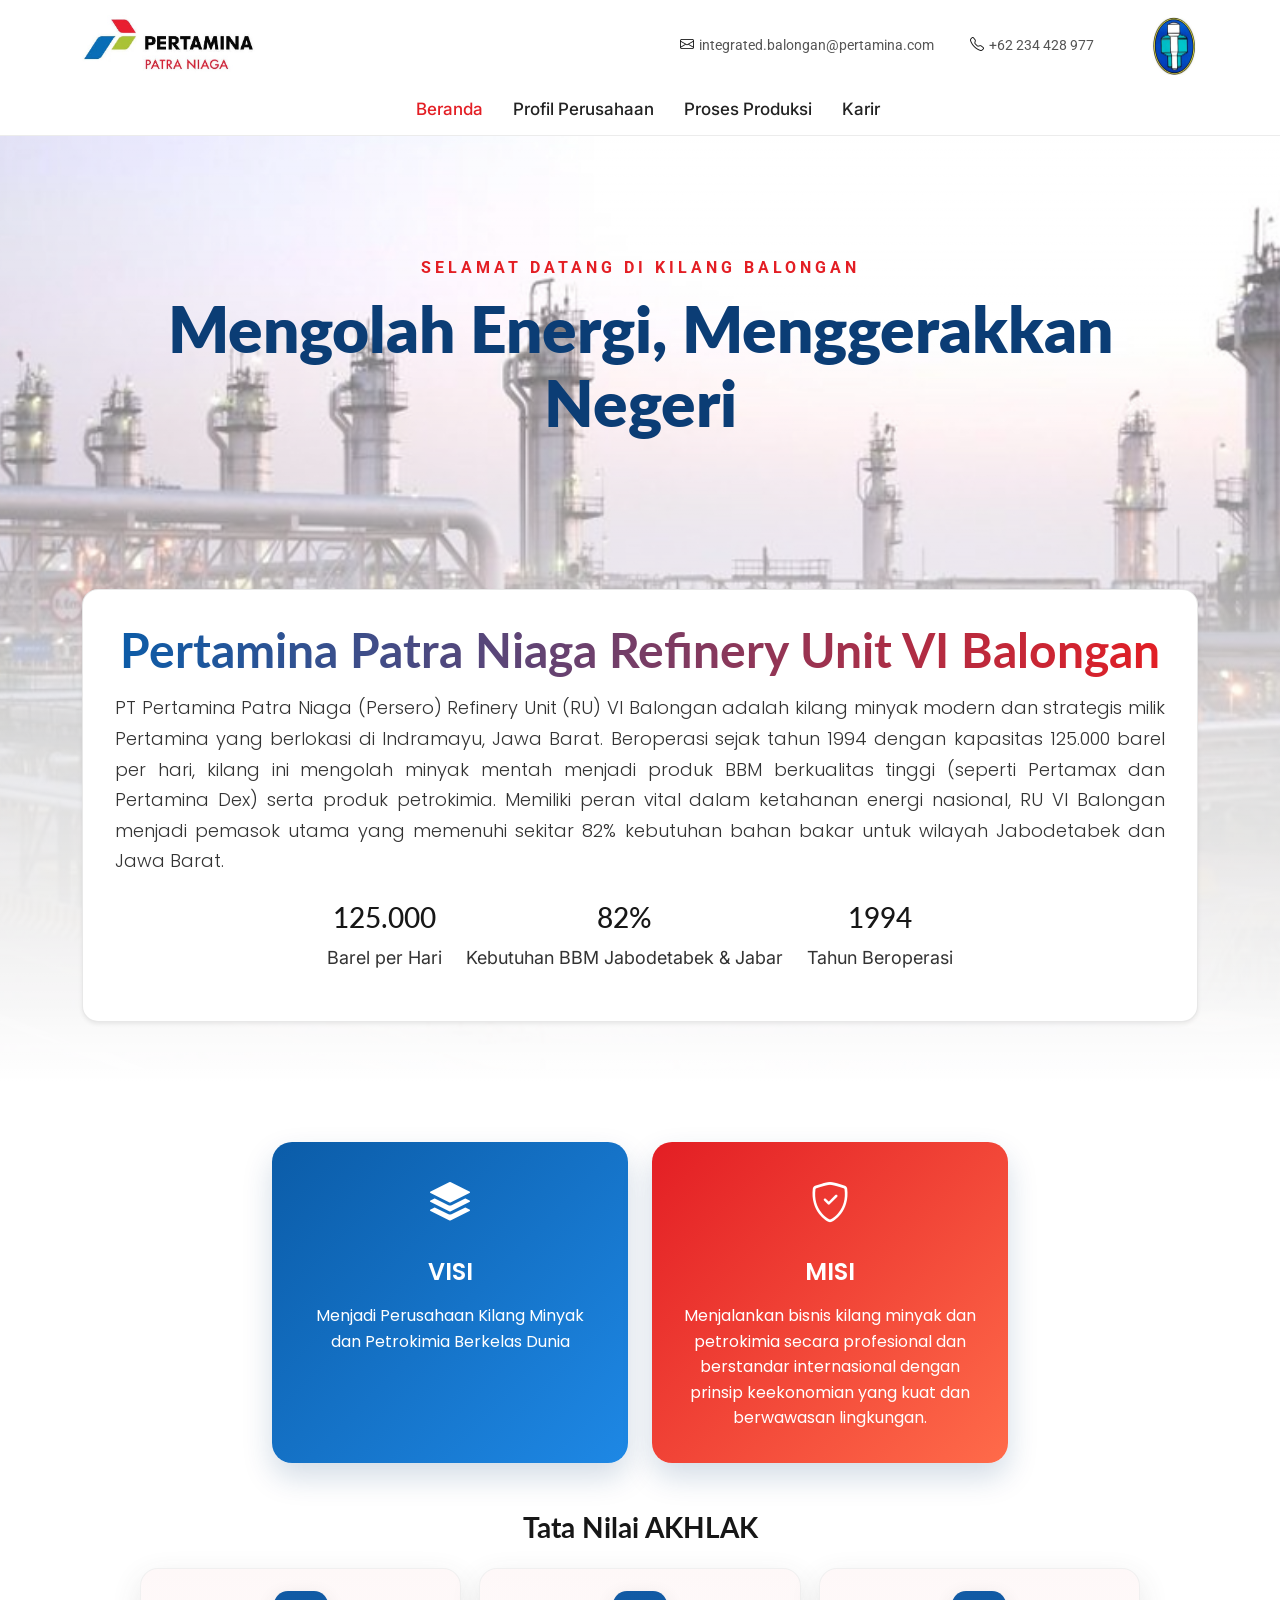
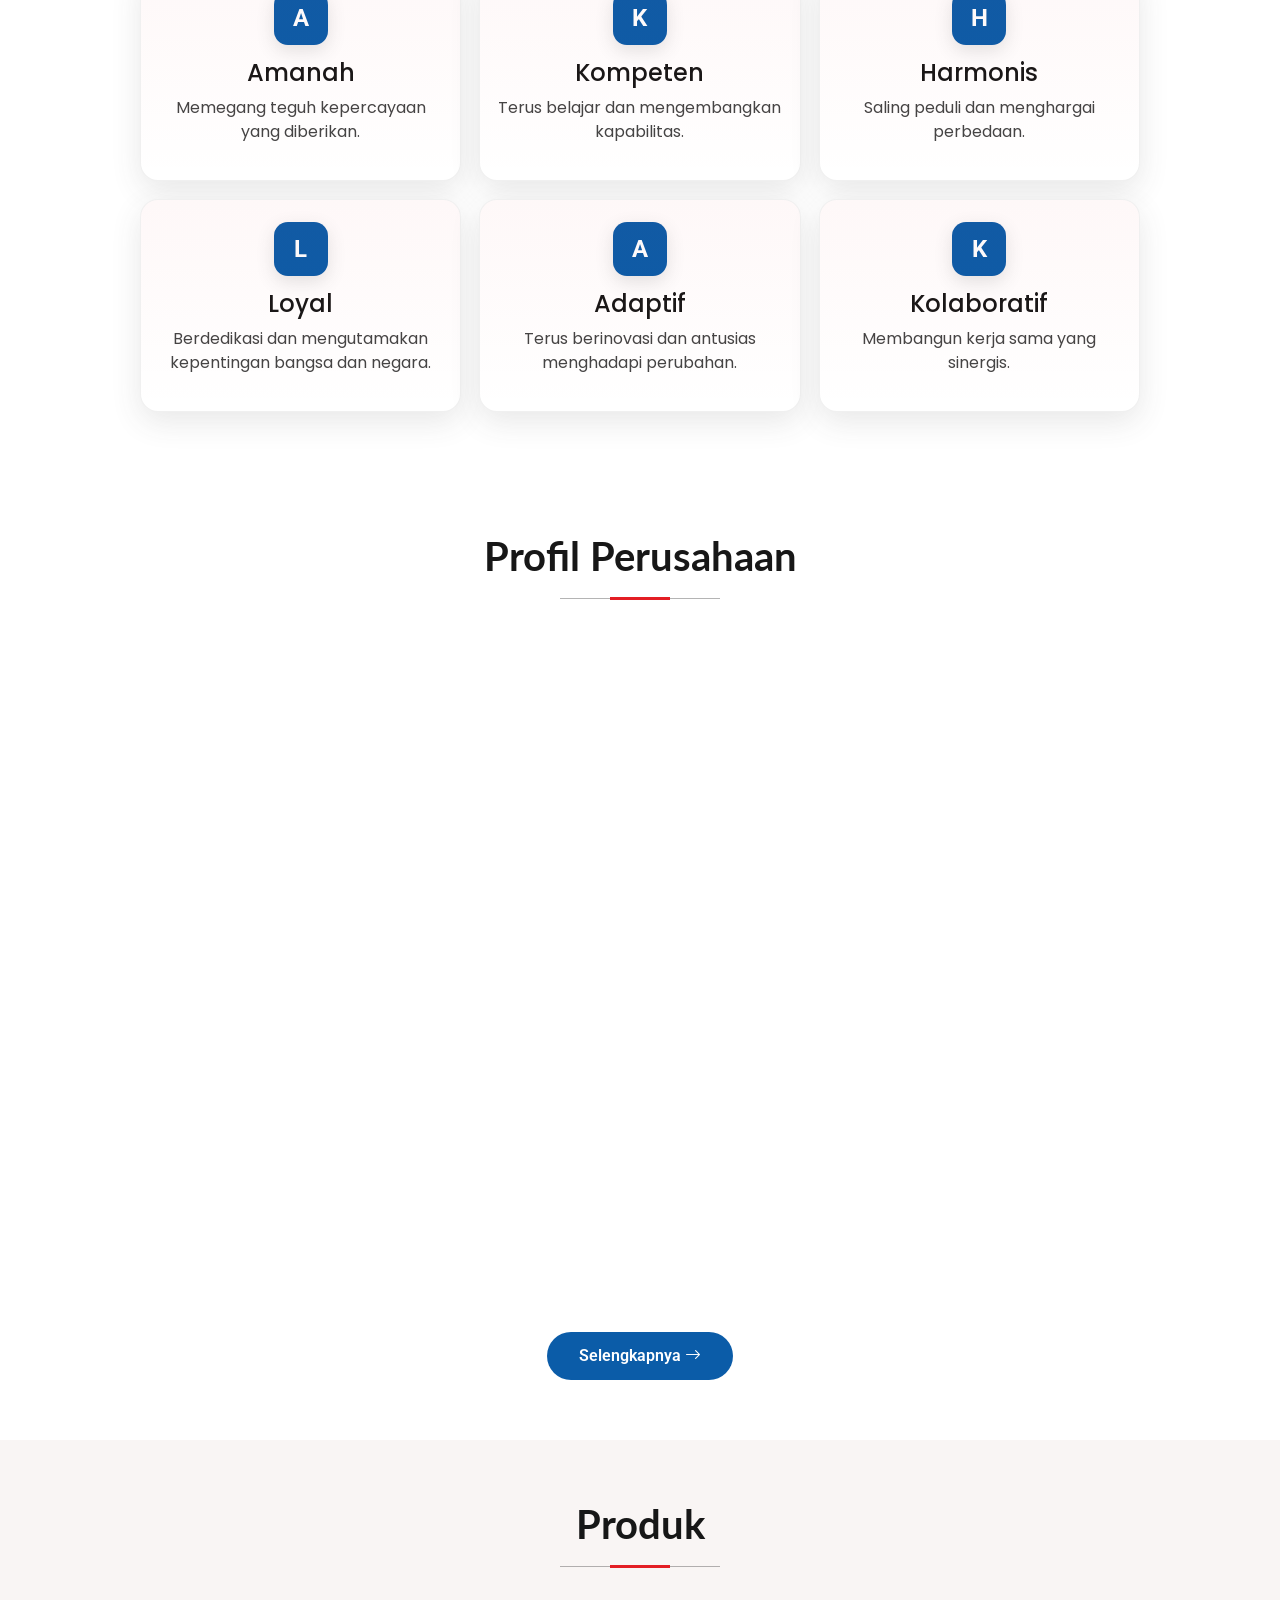
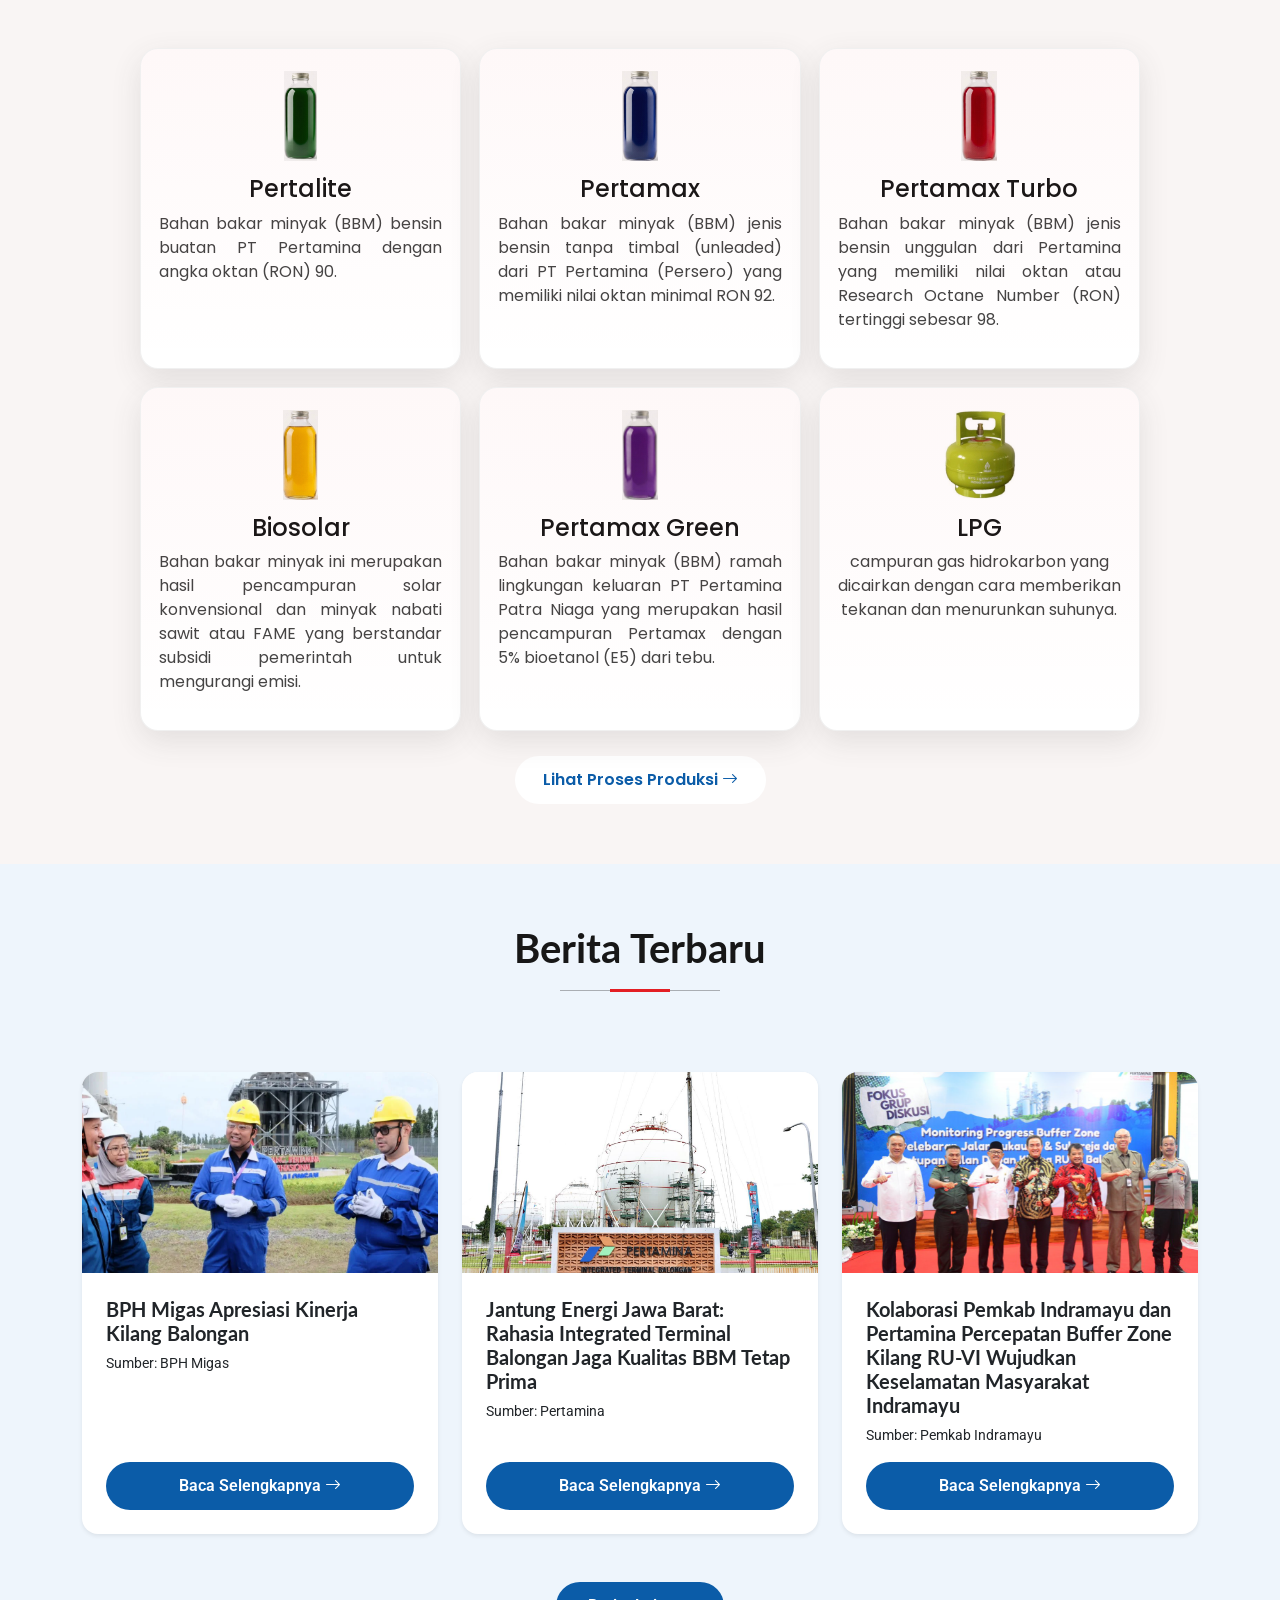
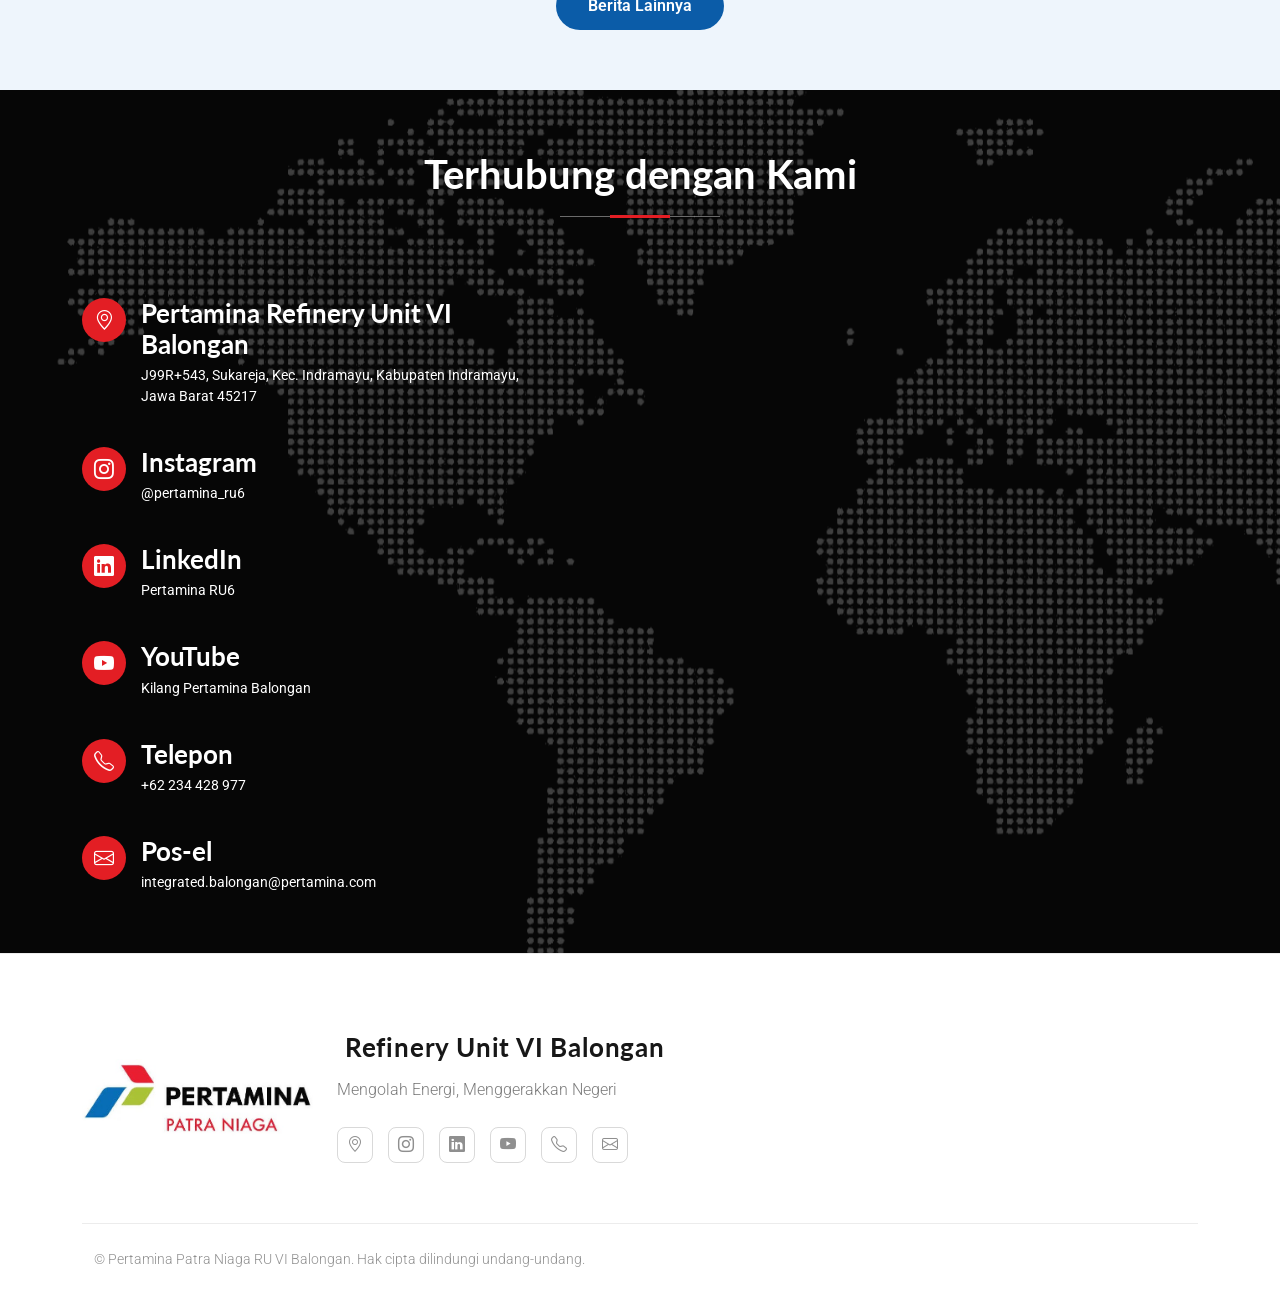
==== index.html @ 63eea955 "merevisi bagian" ====
<!DOCTYPE html>
<html lang="en">

<head>
  <meta charset="utf-8">
  <meta content="width=device-width, initial-scale=1.0" name="viewport">
  <title>Beranda</title>
  <meta name="description" content="">
  <meta name="keywords" content="">

    <!-- Favicons -->
  <link href="assets/img/Desain Tanpa Judul (2).png" rel="icon">
  <link href="assets/img/Desain Tanpa Judul (2).png" rel="apple-touch-icon">

  <!-- Fonts -->
  <link href="https://fonts.googleapis.com" rel="preconnect">
  <link href="https://fonts.gstatic.com" rel="preconnect" crossorigin>
  <link href="https://fonts.googleapis.com/css2?family=Roboto:ital,wght@0,100;0,300;0,400;0,500;0,700;0,900;1,100;1,300;1,400;1,500;1,700;1,900&family=Lato:ital,wght@0,100;0,300;0,400;0,700;0,900;1,100;1,300;1,400;1,700;1,900&family=Inter:wght@100;200;300;400;500;600;700;800;900&display=swap" rel="stylesheet">

  <!-- Vendor CSS Files -->
  <link href="assets/vendor/bootstrap/css/bootstrap.min.css" rel="stylesheet">
  <link href="assets/vendor/bootstrap-icons/bootstrap-icons.css" rel="stylesheet">
  <link href="assets/vendor/aos/aos.css" rel="stylesheet">
  <link href="assets/vendor/glightbox/css/glightbox.min.css" rel="stylesheet">
  <link href="assets/vendor/swiper/swiper-bundle.min.css" rel="stylesheet">
  <link href="https://fonts.googleapis.com/css2?family=Poppins:wght@400;500;600;700&display=swap" rel="stylesheet">

  <!-- Main CSS File -->
  <link href="assets/css/main.css" rel="stylesheet">

  <!-- =======================================================
  * Template Name: FlexBiz
  * Template URL: https://bootstrapmade.com/flexbiz-bootstrap-business-template/
  * Updated: Aug 04 2025 with Bootstrap v5.3.7
  * Author: BootstrapMade.com
  * License: https://bootstrapmade.com/license/
  ======================================================== -->
</head>
<body class="index-page">

  <header id="header" class="header sticky-top">
    <div class="container-fluid container-xl position-relative">

      <div class="top-row d-flex align-items-center justify-content-between">
        <a class="logo d-flex align-items-center">
          <!-- Uncomment the line below if you also wish to use an image logo -->
          <!-- <img src="assets/img/logo.webp" alt=""> -->
           <img src="assets/img/Logo Pertamina.jpg" alt="Logo" class="logo-img">
          <h1 class="sitename"></h1>
        </a>

        <div class="d-flex align-items-center">
          <div class="social-links">
                       <a href="mailto:integrated.balongan@pertamina.com" class="email"><i class="bi bi-envelope"></i><span class="mailname">integrated.balongan@pertamina.com</span></a>
            <a href="tel:+62234428977" class="call"><i class="bi bi-telephone"></i><span class="callname">+62 234 428 977</span></a>
          </div>
          <img src="assets/img/Logo Patraniaga.png" alt="Logo" class="logo-kanan">
        </div>
      </div>

    </div>

    <div class="nav-wrap">
      <div class="container d-flex justify-content-center position-relative">
        <nav id="navmenu" class="navmenu">
           <ul>
            <li><a href="index.html" class="active">Beranda</a></li>
          <li><a href="portfolio-details.html">Profil Perusahaan</a></li>
          <li><a href="service-details.html">Proses Produksi</a></li>
            <li><a href="starter-page.html">Karir</a></li>
            </li>
          </ul>
          <i class="mobile-nav-toggle d-xl-none bi bi-list"></i>
        </nav>
      </div>
    </div>

  </header>

  <main class="main">

    <!-- Hero Section -->
    <section id="hero" class="hero section dark-">

      <div class="container" data-aos="fade-up" data-aos-delay="100">
        <div class="sapaan-hero text-center">
          <span class="kicker">Selamat Datang di Kilang Balongan</span>
          <h1>Mengolah Energi, Menggerakkan Negeri</h1>
        </div>
        <div class="row align-items-center gy-5">
          <div class="col-lg-12">
            <div class="hero-card shadow-sm" data-aos="fade-right" data-aos-delay="150">
              <div class="content">
                <h2 class="display-5 fw-bold mb-3 text-center">Pertamina Patra Niaga Refinery Unit VI Balongan</h2>                
                <p class="lead mb-4 teks-justify">PT Pertamina Patra Niaga (Persero) Refinery Unit (RU) VI Balongan adalah kilang minyak modern dan strategis milik Pertamina yang berlokasi di Indramayu, Jawa Barat. Beroperasi sejak tahun 1994 dengan kapasitas 125.000 barel per hari, kilang ini mengolah minyak mentah menjadi produk BBM berkualitas tinggi (seperti Pertamax dan Pertamina Dex) serta produk petrokimia. Memiliki peran vital dalam ketahanan energi nasional, RU VI Balongan menjadi pemasok utama yang memenuhi sekitar 82% kebutuhan bahan bakar untuk wilayah Jabodetabek dan Jawa Barat.</p>
                </div>
                  <div class="mini-stats d-flex flex-wrap justify-content-center gap-4 mt-4" data-aos="zoom-in" data-aos-delay="250">                  
                    <div class="stat-item">
                    <h3 class="stat-value text-center">125.000</h3>
                    <p class="stat-label text-center">Barel per Hari</p>
                  </div>
                  <div class="stat-item">
                    <h3 class="stat-value text-center">82%</h3>
                    <p class="stat-label text-center">Kebutuhan BBM Jabodetabek & Jabar</p>
                  </div>
                  <div class="stat-item">
                    <h3 class="stat-value text-center">1994</h3>
                    <p class="stat-label text-center">Tahun Beroperasi</p>
                  </div>
                </div>
              </div>
            </div>
        </div>
      </div>
    </section><!-- /Hero Section -->

     <!-- Featured Services Section -->
    <section id="featured-services" class="featured-services section">

      <div class="container" data-aos="fade-up" data-aos-delay="100">

        <div class="row g-4 justify-content-center">
          <!-- Card 1 -->
          <div class="col-lg-4 col-md-6" data-aos="fade-up" data-aos-delay="100">
            <div class="service-item text-center">
              <div class="icon">
                <i class="bi bi-stack"></i>
              </div>
              <h3>VISI</h3>
              <p>Menjadi Perusahaan Kilang Minyak dan Petrokimia Berkelas Dunia</p>
              <div class="card-links "></div>
            </div>
          </div><!-- End Service Item -->

          <!-- Card 2 -->
          <div class="col-lg-4 col-md-6" data-aos="fade-up" data-aos-delay="200">
            <div class="service-item text-center">
              <div class="icon">
                <i class="bi bi-shield-check"></i>
              </div>
              <h3>MISI</h3>
              <p>Menjalankan bisnis kilang minyak dan petrokimia secara profesional dan berstandar internasional dengan prinsip keekonomian yang kuat dan berwawasan lingkungan.</p>
              <div class="card-links"></div>
            </div>
          </div><!-- End Service Item -->
        </div>

        <h3 class="text-center fw-bold mt-5 mb-4">Tata Nilai AKHLAK</h3>

        <div class="features">
          <div class="feature-grid">

            <div class="feature-item text-center" data-aos="zoom-in" data-aos-delay="100">
              <div class="f-icon badge-blue"><strong>A</strong></div>
              <h4 class="f-title">Amanah</h4>
              <p class="f-text">Memegang teguh kepercayaan yang diberikan.</p>
            </div>

            <div class="feature-item text-center" data-aos="zoom-in" data-aos-delay="150">
              <div class="f-icon badge-green"><strong>K</strong></div>
              <h4 class="f-title">Kompeten</h4>
              <p class="f-text">Terus belajar dan mengembangkan kapabilitas.</p>
            </div>

            <div class="feature-item text-center" data-aos="zoom-in" data-aos-delay="200">
              <div class="f-icon badge-purple"><strong>H</strong></div>
              <h4 class="f-title">Harmonis</h4>
              <p class="f-text">Saling peduli dan menghargai perbedaan.</p>
            </div>

            <div class="feature-item text-center" data-aos="zoom-in" data-aos-delay="100">
              <div class="f-icon badge-orange"><strong>L</strong></div>
              <h4 class="f-title">Loyal</h4>
              <p class="f-text">Berdedikasi dan mengutamakan kepentingan bangsa dan negara.</p>
            </div>

            <div class="feature-item text-center" data-aos="zoom-in" data-aos-delay="150">
              <div class="f-icon badge-cyan"><strong>A</strong></div>
              <h4 class="f-title">Adaptif</h4>
              <p class="f-text">Terus berinovasi dan antusias menghadapi perubahan.</p>
            </div>

            <div class="feature-item text-center" data-aos="zoom-in" data-aos-delay="200">
              <div class="f-icon badge-pink"><strong>K</strong></div>
              <h4 class="f-title">Kolaboratif</h4>
              <p class="f-text">Membangun kerja sama yang sinergis.</p>
            </div>

          </div>
        </div>

      </div>
    </section><!-- /Featured Services Section -->

    <section id="company-profile" class="section">
      <div class="container section-title" data-aos="fade-up">
        <h2>Profil Perusahaan</h2>
      </div>
      <div class="container" data-aos="fade-up">
        <div class="ratio ratio-16x9">
          <iframe src="https://www.youtube.com/embed/Ta_oybL83jE"
            title="Company Profile"
            style="border:0;"
            allow="accelerometer; autoplay; clipboard-write; encrypted-media; gyroscope; picture-in-picture; web-share"
            referrerpolicy="strict-origin-when-cross-origin"
            allowfullscreen></iframe>
        </div>
        <div class="text-center mt-4">
        <a href="portfolio-details.html" class="tombol-selengkapnya">Selengkapnya <i class="bi bi-arrow-right"></i></a>
      </div>
      </div>
    </section>

      <section id="features" class="features section light-background">

      <!-- Section Title -->
      <div class="container section-title" data-aos="fade-up">
        <h2>Produk</h2>
      </div><!-- End Section Title -->

      <div class="container" data-aos="fade-up" data-aos-delay="100">
        <div class="feature-grid">

          <!-- Kartu 1 -->
          <div class="feature-item text-center" data-aos="zoom-in" data-aos-delay="200">
            <img src="assets/img/BensinPertalite - Copy.jpg" alt="Bahan bakar Pertalite" class="produk-img" style="display:block; margin:0 auto 14px; height:90px; width:auto; max-width:100%; object-fit:contain;">
            <h4 class="f-title">Pertalite</h4>
            <p class="f-text teks-justify">Bahan bakar minyak (BBM) bensin buatan PT Pertamina dengan angka oktan (RON) 90.</p>
          </div><!-- End Feature Item -->

          <!-- Kartu 2 -->
          <div class="feature-item text-center" data-aos="zoom-in" data-aos-delay="250">
            <img src="assets/img/BensinPetamax.jpg" alt="Bahan bakar Pertamax" class="produk-img" style="display:block; margin:0 auto 14px; height:90px; width:auto; max-width:100%; object-fit:contain;">
            <h4 class="f-title">Pertamax</h4>
            <p class="f-text teks-justify">Bahan bakar minyak (BBM) jenis bensin tanpa timbal (unleaded) dari PT Pertamina (Persero) yang memiliki nilai oktan minimal RON 92.</p>
          </div><!-- End Feature Item -->

          <!-- Kartu 3 -->
          <div class="feature-item text-center" data-aos="zoom-in" data-aos-delay="200">
            <img src="assets/img/BensinPertamaxTurbo.jpg" alt="Bahan bakar Pertamax Turbo" class="produk-img" style="display:block; margin:0 auto 14px; height:90px; width:auto; max-width:100%; object-fit:contain;">
            <h4 class="f-title">Pertamax Turbo</h4>
            <p class="f-text teks-justify">Bahan bakar minyak (BBM) jenis bensin unggulan dari Pertamina yang memiliki nilai oktan atau Research Octane Number (RON) tertinggi sebesar 98.</p>
          </div><!-- End Feature Item -->

          <!-- Kartu 4 -->
          <div class="feature-item text-center" data-aos="zoom-in" data-aos-delay="200">
            <img src="assets/img/Biosolar.jpg" alt="Bahan bakar Biosolar" class="produk-img" style="display:block; margin:0 auto 14px; height:90px; width:auto; max-width:100%; object-fit:contain;">
            <h4 class="f-title">Biosolar</h4>
            <p class="f-text teks-justify">Bahan bakar minyak ini merupakan hasil pencampuran solar konvensional dan minyak nabati sawit atau FAME yang berstandar subsidi pemerintah untuk mengurangi emisi.</p>
          </div><!-- End Feature Item -->

          <!-- Kartu 5 -->
            <div class="feature-item text-center" data-aos="zoom-in" data-aos-delay="200">
            <img src="assets/img/PertamaxGreen.jpg" alt="Pertamax Green" class="produk-img" style="display:block; margin:0 auto 14px; height:90px; width:auto; max-width:100%; object-fit:contain;">
            <h4 class="f-title">Pertamax Green</h4>
            <p class="f-text teks-justify">Bahan bakar minyak (BBM) ramah lingkungan keluaran PT Pertamina Patra Niaga yang merupakan hasil pencampuran Pertamax dengan 5% bioetanol (E5) dari tebu.</p>
          </div><!-- End Feature Item -->
          
          <!-- Kartu 6 -->
           <div class="feature-item text-center" data-aos="zoom-in" data-aos-delay="200">
            <img src="assets/img/LPG.jpg" alt="LPG" class="produk-img" style="display:block; margin:0 auto 14px; height:90px; width:auto; max-width:100%; object-fit:contain;">
            <h4 class="f-title">LPG</h4>
            <p class="f-text">campuran gas hidrokarbon yang dicairkan dengan cara memberikan tekanan dan menurunkan suhunya.</p>
          </div><!-- End Feature Item -->

        </div><!-- End Feature Grid -->
      </div>
      <div>
        <a href="service-details.html" class="tombol-produksi">Lihat Proses Produksi <i class="bi bi-arrow-right"></i></a>
      </div>

    </section><!-- /Features Section -->

        <!-- Berita Terbaru -->
    <section id="berita" class="section light-background">

      <div class="container section-title" data-aos="fade-up">
        <h2>Berita Terbaru</h2>
      </div>

      <div class="container" data-aos="fade-up" data-aos-delay="100">
        <div class="row g-4 justify-content-center">

          <div class="col-md-6 col-lg-4">
            <div class="card h-100 border-0 shadow-sm rounded-4 overflow-hidden">
              <div class="ratio ratio-16x9">
                <img src="assets/img/berita1.webp" class="object-fit-cover" alt="BPH Migas apresiasi kinerja Kilang Balongan">
              </div>
              <div class="card-body d-flex flex-column p-4">
                <h5 class="card-title fw-bold">BPH Migas Apresiasi Kinerja Kilang Balongan</h5>
                <p class="card-text small">Sumber: BPH Migas</p>
                <a href="https://www.bphmigas.go.id/bph-migas-apresiasi-kinerja-kilang-balongan/" target="_blank" rel="noopener" class="tombol-selengkapnya mt-auto text-center">Baca Selengkapnya <i class="bi bi-arrow-right"></i></a>
              </div>
            </div>
          </div>

          <div class="col-md-6 col-lg-4">
            <div class="card h-100 border-0 shadow-sm rounded-4 overflow-hidden">
              <div class="ratio ratio-16x9">
                <img src="assets/img/berita 14.jpeg" class="object-fit-cover" alt="Integrated Terminal Balongan">
              </div>
              <div class="card-body d-flex flex-column p-4">
                <h5 class="card-title fw-bold">Jantung Energi Jawa Barat: Rahasia Integrated Terminal Balongan Jaga Kualitas BBM Tetap Prima</h5>
                <p class="card-text small">Sumber: Pertamina</p>
                <a href="https://www.pertamina.com/news/jantung-energi-jawa-barat-rahasia-integrated-terminal-balongan-jaga-kualitas-bbm-tetap-prima" target="_blank" rel="noopener" class="tombol-selengkapnya mt-auto text-center">Baca Selengkapnya <i class="bi bi-arrow-right"></i></a>
              </div>
            </div>
          </div>

          <div class="col-md-6 col-lg-4">
            <div class="card h-100 border-0 shadow-sm rounded-4 overflow-hidden">
              <div class="ratio ratio-16x9">
                <img src="assets/img/berita2.png" class="object-fit-cover" alt="Kolaborasi buffer zone Kilang RU VI">
              </div>
              <div class="card-body d-flex flex-column p-4">
                <h5 class="card-title fw-bold">Kolaborasi Pemkab Indramayu dan Pertamina Percepatan Buffer Zone Kilang RU-VI Wujudkan Keselamatan Masyarakat Indramayu</h5>
                <p class="card-text small">Sumber: Pemkab Indramayu</p>
                <a href="https://indramayukab.go.id/kolaborasi-pemkab-indramayu-dan-pertamina-percepatan-buffer-zone-kilang-ru-vi-wujudkan-keselamatan-masyarakat-indramayu/" target="_blank" rel="noopener" class="tombol-selengkapnya mt-auto text-center">Baca Selengkapnya <i class="bi bi-arrow-right"></i></a>
              </div>
            </div>
          </div>

        </div>

        <div class="text-center mt-5">
          <a href="https://news.google.com/search?q=pertamina%20balongan&hl=id&gl=ID&ceid=ID:id" target="_blank" rel="noopener" class="tombol-selengkapnya">Berita Lainnya</a>
        </div>
      </div>

    </section><!-- /Berita Terbaru -->

    <!-- Contact Section -->
    <section id="contact" class="contact section dark-background">

      <!-- Section Title -->
      <div class="container section-title" data-aos="fade-up">
        <h2>Terhubung dengan Kami</h2>
      </div><!-- End Section Title -->

      <div class="container position-relative" data-aos="fade-up" data-aos-delay="100">

        <div class="row gy-4">

          <div class="col-lg-5">
            <div class="info-item d-flex">
              <a href="https://maps.app.goo.gl/W5RMtkGetX8gbsHt7" target="_blank" rel="noopener" class="flex-shrink-0" aria-label="Lokasi"><i class="bi bi-geo-alt"></i></a>
              <div>
                <h3>Pertamina Refinery Unit VI Balongan</h3>
                <p>J99R+543, Sukareja, Kec. Indramayu, Kabupaten Indramayu, Jawa Barat 45217</p>
              </div>
            </div><!-- End Info Item -->

            <div class="info-item d-flex">
              <a href="https://www.instagram.com/pertamina_ru6?utm_source=ig_web_button_share_sheet&xtok=ZDNlZDc0MzIxNw==" target="_blank" rel="noopener" class="flex-shrink-0" aria-label="Instagram"><i class="bi bi-instagram"></i></a>
              <div>
                <h3>Instagram</h3>
                <p><a href="https://www.instagram.com/pertamina_ru6?utm_source=ig_web_button_share_sheet&xtok=ZDNlZDc0MzIxNw==" target="_blank" rel="noopener">@pertamina_ru6</a></p>
              </div>
            </div><!-- End Info Item -->

             <div class="info-item d-flex">
              <a href="https://id.linkedin.com/company/pt-kilang-pertamina-internasional" target="_blank" rel="noopener" class="flex-shrink-0" aria-label="LinkedIn"><i class="bi bi-linkedin"></i></a>
              <div>
                <h3>LinkedIn</h3>
                <p><a href="https://id.linkedin.com/company/pt-kilang-pertamina-internasional" target="_blank" rel="noopener">Pertamina RU6</a></p>
              </div>
            </div><!-- End Info Item -->

            <div class="info-item d-flex">
              <a href="https://www.youtube.com/@pertamina_ru6/featured" target="_blank" rel="noopener" class="flex-shrink-0" aria-label="YouTube"><i class="bi bi-youtube"></i></a>
              <div>
                <h3>YouTube</h3>
                <p><a href="https://www.youtube.com/@pertamina_ru6/featured" target="_blank" rel="noopener">Kilang Pertamina Balongan</a></p>
              </div>
            </div><!-- End Info Item -->

            <div class="info-item d-flex">
              <a href="tel:+62234428977" class="flex-shrink-0" aria-label="Telepon"><i class="bi bi-telephone"></i></a>
              <div>
                <h3>Telepon</h3>
                <p><a href="tel:+62234428977">+62 234 428 977</a></p>
              </div>
            </div><!-- End Info Item -->

            <div class="info-item d-flex">
              <a href="mailto:integrated.balongan@pertamina.com" class="flex-shrink-0" aria-label="Email"><i class="bi bi-envelope"></i></a>
              <div>
                <h3>Pos-el</h3>
                <p><a href="mailto:integrated.balongan@pertamina.com">integrated.balongan@pertamina.com</a></p>
              </div>
            </div><!-- End Info Item -->
          </div>

          <div class="col-lg-7">
            <div class="peta-lokasi">
              <iframe src="https://www.google.com/maps/embed?pb=!1m18!1m12!1m3!1d7930.157109100944!2d108.38822104466223!3d-6.383862574426026!2m3!1f0!2f0!3f0!3m2!1i1024!2i768!4f13.1!3m3!1m2!1s0x2e6ebfa49e45f627%3A0xb98dcc72b9d40edd!2sPertamina%20RU%20VI%20Balongan!5e0!3m2!1sid!2sid!4v1793032020692!5m2!1sid!2sid" width="600" height="450" style="border:0;" allowfullscreen="" loading="lazy" referrerpolicy="strict-origin-when-cross-origin"></iframe>
            </div>
          </div>

        </div>

      </div>

    </section><!-- /Contact Section -->

  </main>
  <footer id="footer" class="footer position-relative">

    <div class="container">
      <div class="row gy-5">

        <div class="col-lg-8">
          <div class="footer-brand d-flex align-items-center gap-4 flex-wrap">
            <img src="assets/img/Logo Pertamina.jpg" alt="Logo Pertamina" class="logo-footer">
            <div>
            <a href="" class="logo d-flex align-items-center mb-3">
              <span class="sitename">Refinery Unit VI Balongan</span>
            </a>
            <p class="tagline">Mengolah Energi, Menggerakkan Negeri</p>

            <div class="social-links mt-4">
              <a href="https://maps.app.goo.gl/W5RMtkGetX8gbsHt7" target="_blank" rel="noopener" aria-label="Lokasi"><i class="bi bi-geo-alt"></i></a>
              <a href="https://www.instagram.com/pertamina_ru6?utm_source=ig_web_button_share_sheet&xtok=ZDNlZDc0MzIxNw==" target="_blank" rel="noopener" aria-label="Instagram"><i class="bi bi-instagram"></i></a>
              <a href="https://id.linkedin.com/company/pt-kilang-pertamina-internasional" target="_blank" rel="noopener" aria-label="LinkedIn"><i class="bi bi-linkedin"></i></a>
              <a href="https://www.youtube.com/@pertamina_ru6/featured" target="_blank" rel="noopener" aria-label="YouTube"><i class="bi bi-youtube"></i></a>
              <a href="tel:+62234428977" aria-label="Telepon"><i class="bi bi-telephone"></i></a>
              <a href="mailto:integrated.balongan@pertamina.com" aria-label="Email"><i class="bi bi-envelope"></i></a>
            </div>
          </div>
        </div>
      </div>
    </div>

    <div class="footer-bottom">
      <div class="container">
        <div class="row">
          <div class="col-12">
            <div class="footer-bottom-content">
              <p class="m-0 small">© Pertamina Patra Niaga RU VI Balongan. Hak cipta dilindungi undang-undang.</p>
            </div>
          </div>
        </div>
      </div>
    </div>

  </footer>

  <!-- Scroll Top -->
  <a href="#" id="scroll-top" class="scroll-top d-flex align-items-center justify-content-center"><i class="bi bi-arrow-up-short"></i></a>

  <!-- Preloader -->
  <div id="preloader">
    <div></div>
    <div></div>
    <div></div>
    <div></div>
  </div>

  <!-- Vendor JS Files -->
  <script src="assets/vendor/bootstrap/js/bootstrap.bundle.min.js"></script>
  <script src="assets/vendor/php-email-form/validate.js"></script>
  <script src="assets/vendor/aos/aos.js"></script>
  <script src="assets/vendor/glightbox/js/glightbox.min.js"></script>
  <script src="assets/vendor/purecounter/purecounter_vanilla.js"></script>
  <script src="assets/vendor/waypoints/noframework.waypoints.js"></script>
  <script src="assets/vendor/imagesloaded/imagesloaded.pkgd.min.js"></script>
  <script src="assets/vendor/isotope-layout/isotope.pkgd.min.js"></script>
  <script src="assets/vendor/swiper/swiper-bundle.min.js"></script>

  <!-- Main JS File -->
  <script src="assets/js/main.js"></script>
  <script>
    var header = document.querySelector('#header');
    var posisiTerakhir = 0;

    /* beri ruang di atas halaman setinggi header, karena header sekarang fixed */
    window.addEventListener('load', function () {
      document.body.style.paddingTop = header.offsetHeight + 'px';
    });

    window.addEventListener('scroll', function () {
      var posisiSekarang = window.scrollY;

      if (posisiSekarang > posisiTerakhir && posisiSekarang > 100) {
        header.classList.add('menu-hidden');      /* gulir ke bawah: menu hilang */
      } else if (posisiSekarang < posisiTerakhir) {
        header.classList.remove('menu-hidden');   /* gulir ke atas: menu muncul */
      }

      posisiTerakhir = posisiSekarang;
    });
  </script>
</body>
</html>
---- assets/css/main.css ----
/**
* Template Name: FlexBiz
* Template URL: https://bootstrapmade.com/flexbiz-bootstrap-business-template/
* Updated: Aug 04 2025 with Bootstrap v5.3.7
* Author: BootstrapMade.com
* License: https://bootstrapmade.com/license/
*/

@charset "UTF-8";

/*--------------------------------------------------------------
# Font & Color Variables
# Help: https://bootstrapmade.com/color-system/
--------------------------------------------------------------*/
/* Fonts */
:root {
  --default-font: "Roboto",  system-ui, -apple-system, "Segoe UI", Roboto, "Helvetica Neue", Arial, "Noto Sans", "Liberation Sans", sans-serif, "Apple Color Emoji", "Segoe UI Emoji", "Segoe UI Symbol", "Noto Color Emoji";
  --heading-font: "Lato",  sans-serif;
  --nav-font: "Inter",  sans-serif;
}

/* Global Colors - The following color variables are used throughout the website. Updating them here will change the color scheme of the entire website */
:root { 
  --background-color: #ffffff; /* Background color for the entire website, including individual sections */
  --default-color: #444444; /* Default color used for the majority of the text content across the entire website */
  --heading-color: #171717; /* Color for headings, subheadings and title throughout the website */
  --accent-color: #e31e24; /* Accent color that represents your brand on the website. It's used for buttons, links, and other elements that need to stand out */
  --surface-color: #ffffff; /* The surface color is used as a background of boxed elements within sections, such as cards, icon boxes, or other elements that require a visual separation from the global background. */
  --contrast-color: #ffffff; /* Contrast color for text, ensuring readability against backgrounds of accent, heading, or default colors. */
}

/* Nav Menu Colors - The following color variables are used specifically for the navigation menu. They are separate from the global colors to allow for more customization options */
:root {
  --nav-color: #222222;  /* The default color of the main navmenu links */
  --nav-hover-color: #e31e24; /* Applied to main navmenu links when they are hovered over or active */
  --nav-mobile-background-color: #ffffff; /* Used as the background color for mobile navigation menu */
  --nav-dropdown-background-color: #171717; /* Used as the background color for dropdown items that appear when hovering over primary navigation items */
  --nav-dropdown-color: #222222; /* Used for navigation links of the dropdown items in the navigation menu. */
  --nav-dropdown-hover-color: #e31e24; /* Similar to --nav-hover-color, this color is applied to dropdown navigation links when they are hovered over. */
}

/* Color Presets - These classes override global colors when applied to any section or element, providing reuse of the sam color scheme. */

.light-background {
  --background-color: #f9f5f4;
  --surface-color: #ffffff;
}

.dark-background {
  --background-color: #060606;
  --default-color: #ffffff;
  --heading-color: #ffffff;
  --surface-color: #252525;
  --contrast-color: #ffffff;
}

/* Smooth scroll */
:root {
  scroll-behavior: smooth;
}

/*--------------------------------------------------------------
# General Styling & Shared Classes
--------------------------------------------------------------*/
body {
  color: var(--default-color);
  background-color: var(--background-color);
  font-family: var(--default-font);
}

a {
  color: var(--accent-color);
  text-decoration: none;
  transition: 0.3s;
}

a:hover {
  color: color-mix(in srgb, var(--accent-color), transparent 25%);
  text-decoration: none;
}

h1,
h2,
h3,
h4,
h5,
h6 {
  color: var(--heading-color);
  font-family: var(--heading-font);
}

/* PHP Email Form Messages
------------------------------*/

/*--------------------------------------------------------------
# Global Header
--------------------------------------------------------------*/
.header {
  color: var(--default-color);
  background-color: var(--background-color);
  transition: all 0.5s;
  z-index: 997;
  padding: 20px 0 0 0;
  border-bottom: 1px solid color-mix(in srgb, var(--default-color), transparent 90%);
}

.header .top-row {
  padding-bottom: 10px;
}

.header .top-row .logo {
  text-decoration: none;
}

.header .top-row .logo img {
  max-height: 40px;
  margin-right: 10px;
}

.header .top-row .logo .sitename {
  font-size: 24px;
  font-weight: 600;
  color: var(--heading-color);
  font-family: var(--heading-font);
  margin: 0;
}

.header .social-links a {
  color: var(--heading-color);
  padding: 0 8px;
  display: inline-block;
  font-size: 18px;
  transition: 0.3s;
}

.header .social-links a:hover {
  color: var(--accent-color);
}

@media (max-width: 1200px) {
  .header .social-links {
    padding-right: 40px;
  }
}

.header .nav-wrap {
  background-color: #ffffff;
}

.header .mobile-nav-toggle {
  position: fixed;
  top: 20px;
  right: 5px;
}

/* Global Header on Scroll
------------------------------*/
.scrolled .header {
  --background-color: #ffffff;
}

/*--------------------------------------------------------------
# Navigation Menu
--------------------------------------------------------------*/
/* Navmenu - Desktop */
@media (min-width: 1200px) {
  .navmenu {
    padding: 0;
  }

  .navmenu ul {
    margin: 0;
    padding: 0;
    display: flex;
    list-style: none;
    align-items: center;
  }

  .navmenu li {
    position: relative;
  }

  .navmenu a,
  .navmenu a:focus {
    color: var(--nav-color);
    padding: 18px 15px;
    font-size: 17px;
    font-family: var(--nav-font);
    font-weight: 500;
    display: flex;
    align-items: center;
    justify-content: space-between;
    white-space: nowrap;
    transition: 0.3s;
  }

  .navmenu a i,
  .navmenu a:focus i {
    font-size: 12px;
    line-height: 0;
    margin-left: 5px;
    transition: 0.3s;
  }

  .navmenu li:last-child a {
    padding-right: 0;
  }

  .navmenu li:hover>a,
  .navmenu .active,
  .navmenu .active:focus {
    color: var(--nav-hover-color);
  } 
}

/* Navmenu - Mobile */
@media (max-width: 1199px) {
  .mobile-nav-toggle {
    color: var(--nav-color);
    font-size: 28px;
    line-height: 0;
    margin-right: 10px;
    cursor: pointer;
    transition: color 0.3s;
  }

  .navmenu {
    padding: 0;
    z-index: 9997;
  }

  .navmenu ul {
    display: none;
    list-style: none;
    position: absolute;
    inset: 60px 20px 20px 20px;
    padding: 10px 0;
    margin: 0;
    border-radius: 6px;
    background-color: var(--nav-mobile-background-color);
    overflow-y: auto;
    transition: 0.3s;
    z-index: 9998;
    box-shadow: 0px 0px 30px rgba(0, 0, 0, 0.1);
  }

  .navmenu a,
  .navmenu a:focus {
    color: var(--nav-dropdown-color);
    padding: 10px 20px;
    font-family: var(--nav-font);
    font-size: 17px;
    font-weight: 500;
    display: flex;
    align-items: center;
    justify-content: space-between;
    white-space: nowrap;
    transition: 0.3s;
  }

  .navmenu a i,
  .navmenu a:focus i {
    font-size: 12px;
    line-height: 0;
    margin-left: 5px;
    width: 30px;
    height: 30px;
    display: flex;
    align-items: center;
    justify-content: center;
    border-radius: 50%;
    transition: 0.3s;
    background-color: color-mix(in srgb, var(--accent-color), transparent 90%);
  }

  .navmenu a i:hover,
  .navmenu a:focus i:hover {
    background-color: var(--accent-color);
    color: var(--contrast-color);
  }

  .navmenu a:hover,
  .navmenu .active,
  .navmenu .active:focus {
    color: var(--nav-dropdown-hover-color);
  }

  .navmenu .active i,
  .navmenu .active:focus i {
    background-color: var(--accent-color);
    color: var(--contrast-color);
    transform: rotate(180deg);
  }
  .mobile-nav-active {
    overflow: hidden;
  }
  .mobile-nav-active .mobile-nav-toggle {
    color: #fff;
    position: absolute;
    font-size: 32px;
    top: 15px;
    right: 15px;
    margin-right: 0;
    z-index: 9999;
  }

  .mobile-nav-active .navmenu {
    position: fixed;
    overflow: hidden;
    inset: 0;
    background: rgba(33, 37, 41, 0.8);
    transition: 0.3s;
  }

  .mobile-nav-active .navmenu>ul {
    display: block;
  }
}

/*--------------------------------------------------------------
# Global Footer
--------------------------------------------------------------*/
.footer {
  color: var(--default-color);
  background: var(--background-color);
  font-size: 15px;
  padding: 80px 0 0;
  position: relative;
  border-top: 1px solid color-mix(in srgb, var(--default-color), transparent 90%);
}

.footer .footer-brand h1,
.footer .footer-brand .logo {
  margin: 0;
  line-height: 1;
  font-weight: 600;
}

.footer .footer-brand h1 .sitename,
.footer .footer-brand .logo .sitename {
  font-family: var(--heading-font);
  font-size: 26px;
  letter-spacing: 0.8px;
  color: var(--heading-color);
}

.footer .footer-brand .tagline {
  color: color-mix(in srgb, var(--default-color), transparent 30%);
  font-size: 16px;
  line-height: 1.7;
  font-weight: 300;
  margin: 12px 0 0;
}

.footer .social-links {
  display: flex;
  gap: 15px;
  margin-top: 20px;
}

.footer .social-links a {
  display: flex;
  align-items: center;
  justify-content: center;
  width: 36px;
  height: 36px;
  border-radius: 8px;
  background-color: transparent;
  color: color-mix(in srgb, var(--default-color), transparent 40%);
  transition: all 0.3s ease;
  text-decoration: none;
  border: 1px solid color-mix(in srgb, var(--default-color), transparent 80%);
}

.footer .social-links a:hover {
  background-color: var(--accent-color);
  color: var(--contrast-color);
  transform: translateY(-3px);
  border-color: var(--accent-color);
}

.footer .social-links a i {
  font-size: 16px;
}

.footer .footer-bottom {
  margin-top: 60px;
  padding: 25px 0;
  border-top: 1px solid color-mix(in srgb, var(--default-color), transparent 90%);
}

.footer .footer-bottom .footer-bottom-content {
  display: flex;
  justify-content: space-between;
  align-items: center;
}

@media (max-width: 768px) {
  .footer .footer-bottom .footer-bottom-content {
    flex-direction: column;
    gap: 15px;
    text-align: center;
  }
}

.footer .footer-bottom .footer-bottom-content p {
  margin: 0;
  color: color-mix(in srgb, var(--default-color), transparent 40%);
  font-size: 14px;
  font-weight: 300;
}

@media (max-width: 768px) {
  .footer {
    padding: 60px 0 0;
  }

  .footer .row {
    text-align: center;
  }

  .footer .footer-brand,
  .footer .footer-links-grid,
  .footer .footer-cta {
    margin-bottom: 40px;
  }
}

/*--------------------------------------------------------------
# Preloader
--------------------------------------------------------------*/
#preloader {
  position: fixed;
  inset: 0;
  z-index: 9999;
  overflow: hidden;
  background-color: var(--background-color);
  transition: all 0.6s ease-out;
  width: 100%;
  height: 100vh;
  display: flex;
  align-items: center;
  justify-content: center;
}

#preloader div {
  width: 13px;
  height: 13px;
  background-color: var(--accent-color);
  border-radius: 50%;
  animation-timing-function: cubic-bezier(0, 1, 1, 0);
  position: absolute;
  left: 50%;
}

#preloader div:nth-child(1) {
  left: calc(50% + 8px);
  animation: animate-preloader-1 0.6s infinite;
}

#preloader div:nth-child(2) {
  left: calc(50% + 8px);
  animation: animate-preloader-2 0.6s infinite;
}

#preloader div:nth-child(3) {
  left: calc(50% + 32px);
  animation: animate-preloader-2 0.6s infinite;
}

#preloader div:nth-child(4) {
  left: calc(50% + 56px);
  animation: animate-preloader-3 0.6s infinite;
}

@keyframes animate-preloader-1 {
  0% {
    transform: scale(0);
  }

  100% {
    transform: scale(1);
  }
}

@keyframes animate-preloader-3 {
  0% {
    transform: scale(1);
  }

  100% {
    transform: scale(0);
  }
}

@keyframes animate-preloader-2 {
  0% {
    transform: translate(0, 0);
  }

  100% {
    transform: translate(24px, 0);
  }
}

/*--------------------------------------------------------------
# Scroll Top Button
--------------------------------------------------------------*/
.scroll-top {
  position: fixed;
  visibility: hidden;
  opacity: 0;
  right: 15px;
  bottom: 15px;
  z-index: 99999;
  background-color: var(--accent-color);
  width: 40px;
  height: 40px;
  border-radius: 4px;
  transition: all 0.4s;
}

.scroll-top i {
  font-size: 24px;
  color: var(--contrast-color);
  line-height: 0;
}

.scroll-top:hover {
  background-color: color-mix(in srgb, var(--accent-color), transparent 20%);
  color: var(--contrast-color);
}

.scroll-top.active {
  visibility: visible;
  opacity: 1;
}

/*--------------------------------------------------------------
# Disable aos animation delay on mobile devices
--------------------------------------------------------------*/
@media screen and (max-width: 768px) {
  [data-aos-delay] {
    transition-delay: 0 !important;
  }
}

/*--------------------------------------------------------------
# Global Page Titles & Breadcrumbs
--------------------------------------------------------------*/
.page-title {
  text-align: center;
  padding: 20px 0;
}

.page-title .breadcrumbs {
  margin-bottom: 1.5rem;
}

.page-title .breadcrumbs .breadcrumb {
  justify-content: center;
  margin: 0;
  padding: 0;
  background: none;
}

.page-title .title-wrapper {
  max-width: 800px;
  margin: 0 auto;
  padding: 1rem 0;
}

.page-title .title-wrapper h1 {
  font-size: 2.5rem;
  margin-bottom: 1rem;
  font-weight: 700;
  color: var(--heading-color);
}

.page-title .title-wrapper p {
  font-size: 1.1rem;
  color: color-mix(in srgb, var(--default-color), transparent 20%);
  margin: 0;
  line-height: 1.6;
}

@media (max-width: 768px) {
  .page-title .title-wrapper h1 {
    font-size: 2rem;
  }

  .page-title .title-wrapper p {
    font-size: 1rem;
  }
}

@media (max-width: 576px) {
  .page-title .title-wrapper h1 {
    font-size: 1.75rem;
  }
}

/*--------------------------------------------------------------
# Global Sections
--------------------------------------------------------------*/
section,
.section {
  color: var(--default-color);
  background-color: var(--background-color);
  padding: 60px 0;
  scroll-margin-top: 135px;
  overflow: clip;
}

@media (max-width: 1199px) {

  section,
  .section {
    scroll-margin-top: 70px;
  }
}

/*--------------------------------------------------------------
# Global Section Titles
--------------------------------------------------------------*/
.section-title {
  text-align: center;
  padding-bottom: 60px;
  position: relative;
}

.section-title h2 {
  font-size: 40px;
  font-weight: 700;
  margin-bottom: 20px;
  padding-bottom: 20px;
  position: relative;
}

.section-title h2:before {
  content: "";
  position: absolute;
  display: block;
  width: 160px;
  height: 1px;
  background: color-mix(in srgb, var(--default-color), transparent 60%);
  left: 0;
  right: 0;
  bottom: 1px;
  margin: auto;
}

.section-title h2::after {
  content: "";
  position: absolute;
  display: block;
  width: 60px;
  height: 3px;
  background: var(--accent-color);
  left: 0;
  right: 0;
  bottom: 0;
  margin: auto;
}

.section-title p {
  margin-bottom: 0;
}

/*--------------------------------------------------------------
# Hero Section
--------------------------------------------------------------*/
.hero {
  padding-top: 100px;
  min-height: 60vh;
  display: grid;
  align-items: center;
  position: relative;
  padding-bottom: 60px;
  /* Decorative background */
  /* Swiper default fix if used somewhere inside */
}

.hero::before {
  content: "";
  position: absolute;
  inset: 0;
  background: radial-gradient(1200px 600px at 10% 20%, color-mix(in srgb, var(--accent-color), transparent 88%), transparent 70%), radial-gradient(900px 500px at 90% 80%, color-mix(in srgb, var(--heading-color), transparent 92%), transparent 70%);
  pointer-events: none;
  z-index: 0;
}

.hero .hero-card {
  position: relative;
  z-index: 1;
  border-radius: 16px;
  background: var(--surface-color);
  padding: 32px;
  border: 1px solid color-mix(in srgb, var(--default-color), transparent 88%);
  overflow: hidden;
}

.hero .hero-card .content h2 {
  margin: 0;
  line-height: 1.15;
}

.hero .hero-card .content p {
  color: color-mix(in srgb, var(--default-color), transparent 25%);
  margin: 0;
}
#hero .hero-card .content p.lead {
  font-family: "Poppins", sans-serif;
}

@media (max-width: 1200px) {
  .hero .hero-card {
    padding: 28px;
  }
}

@media (max-width: 992px) {
  .hero {
    min-height: auto;
    padding: 80px 0 40px;
  }

  .hero .hero-card .content h2 {
    font-size: clamp(28px, 4vw, 36px);
  }
}

@media (max-width: 576px) {
  .hero .hero-card {
    padding: 22px;
  }

  
}

/*--------------------------------------------------------------
# Featured Services Section
--------------------------------------------------------------*/
.featured-services .service-item {
  height: 100%;
  padding: 2rem;
  background-color: var(--surface-color);
  border-radius: 12px;
  box-shadow: 0 5px 25px -5px rgba(0, 0, 0, 0.05);
  transition: all 0.3s ease-in-out;
  position: relative;
  overflow: hidden;
}

.featured-services .service-item::before {
  content: "";
  position: absolute;
  top: 0;
  left: 0;
  width: 3px;
  height: 0;
  background-color: var(--accent-color);
  transition: height 0.3s ease-in-out;
}

.featured-services .service-item:hover {
  transform: translateY(-5px);
  box-shadow: 0 8px 30px -5px rgba(0, 0, 0, 0.08);
}

.featured-services .service-item:hover::before {
  height: 100%;
}

.featured-services .service-item:hover .icon i {
  transform: scale(1.1) rotate(5deg);
  color: var(--accent-color);
}

.featured-services .service-item .icon {
  margin-bottom: 1.5rem;
}

.featured-services .service-item .icon i {
  font-size: 2.5rem;
  color: color-mix(in srgb, var(--accent-color), transparent 15%);
  transition: all 0.3s ease-in-out;
}

.featured-services .service-item h3 {
  font-size: 1.5rem;
  margin-bottom: 1rem;
  font-weight: 600;
  color: var(--heading-color);
  font-family: var(--heading-font);
  font-family: "Poppins", sans-serif;
}

.featured-services .service-item p {
  color: color-mix(in srgb, var(--default-color), transparent 25%);
  font-size: 1rem;
  line-height: 1.6;
  margin-bottom: 1.5rem;
  font-family: "Poppins", sans-serif;
}

.featured-services .service-item .card-links {
  margin-top: auto;
}

/*--------------------------------------------------------------
# Features Section
--------------------------------------------------------------*/
.features {
  /* Custom properties for quick theming */
  --card-radius: 18px;
  --shadow-soft: 0 10px 30px color-mix(in srgb, var(--default-color), transparent 88%);
  --shadow-hover: 0 16px 44px color-mix(in srgb, var(--default-color), transparent 82%);
  --ring-color: color-mix(in srgb, var(--accent-color), transparent 75%);
  --muted: color-mix(in srgb, var(--default-color), transparent 35%);
  /* Icon badge palettes via color-mix on accent for harmony */
  /* Swiper global fix if a slider is later embedded */
}

.features .feature-grid {
  display: grid;
  grid-template-columns: repeat(3, 1fr);
  gap: 18px;
}

@media (max-width: 1200px) {
  .features .feature-grid {
    grid-template-columns: repeat(2, 1fr);
  }
}

@media (max-width: 576px) {
  .features .feature-grid {
    grid-template-columns: 1fr;
  }
}

.features .feature-item {
  position: relative;
  background: var(--surface-color);
  border: 1px solid color-mix(in srgb, var(--default-color), transparent 92%);
  border-radius: var(--card-radius);
  padding: 22px 18px 20px 18px;
  box-shadow: var(--shadow-soft);
  transition: 0.3s;
  overflow: hidden;
}

.features .feature-item:hover {
  transform: translateY(-6px);
  box-shadow: var(--shadow-hover);
  border-color: color-mix(in srgb, var(--accent-color), transparent 70%);
}

.features .feature-item::before {
  content: "";
  position: absolute;
  inset: 0;
  background: linear-gradient(180deg, color-mix(in srgb, var(--accent-color), transparent 96%), transparent 100%);
  opacity: 0.8;
  pointer-events: none;
}

.features .feature-item .f-icon {
  width: 54px;
  height: 54px;
  border-radius: 14px;
  display: grid;
  place-items: center;
  margin-bottom: 14px;
  color: var(--contrast-color);
  box-shadow: 0 6px 18px color-mix(in srgb, var(--default-color), transparent 85%);
}

.features .feature-item .f-icon i {
  font-size: 22px;
}

.features .badge-blue {
  background: color-mix(in srgb, var(--accent-color), #5dade2 40%);
}

.features .badge-green {
  background: color-mix(in srgb, var(--accent-color), #2ecc71 45%);
}

.features .badge-purple {
  background: color-mix(in srgb, var(--accent-color), #9b59b6 40%);
}

.features .badge-orange {
  background: color-mix(in srgb, var(--accent-color), #f39c12 40%);
}

.features .badge-cyan {
  background: color-mix(in srgb, var(--accent-color), #48c9b0 40%);
}

.features .badge-pink {
  background: color-mix(in srgb, var(--accent-color), #e91e63 35%);
}

@media (max-width: 768px) {
  

  .features .feature-item {
    padding: 18px 16px;
  }

  .features .feature-item .f-icon {
    width: 50px;
    height: 50px;
  }

  .features .feature-item .f-icon i {
    font-size: 20px;
  }  
}

/*--------------------------------------------------------------
# Faq Section
--------------------------------------------------------------*/

.faq .faq-wrapper {
  max-width: 800px;
  margin: 0 auto;
}

.faq .faq-item {
  border-left: 4px solid transparent;
  border-radius: 10px;
  background: var(--surface-color);
  box-shadow: 0 5px 20px rgba(0, 0, 0, 0.08);
  margin-bottom: 1.5rem;
  transition: all 0.3s ease;
  overflow: hidden;
}

.faq .faq-item:last-child {
  margin-bottom: 0;
}

.faq .faq-item:hover {
  transform: translateY(-2px);
  box-shadow: 0 8px 25px rgba(0, 0, 0, 0.15);
  border-left-color: color-mix(in srgb, var(--accent-color), transparent 50%);
}

.faq .faq-item.faq-active {
  border-left-color: var(--accent-color);
}

.faq .faq-item.faq-active .faq-header .faq-icon {
  background: var(--accent-color);
  color: var(--contrast-color);
}

.faq .faq-item.faq-active .faq-header h4 {
  color: var(--accent-color);
}

.faq .faq-item.faq-active .faq-header .faq-toggle {
  background: var(--accent-color);
  color: var(--contrast-color);
}

.faq .faq-item.faq-active .faq-header .faq-toggle i.bi-plus {
  display: none;
}

.faq .faq-item.faq-active .faq-header .faq-toggle i.bi-dash {
  display: block;
}

.faq .faq-item.faq-active .faq-content {
  grid-template-rows: 1fr;
  visibility: visible;
  opacity: 1;
}

.faq .faq-item:not(.faq-active) .faq-header .faq-toggle i.bi-plus {
  display: block;
}

.faq .faq-item:not(.faq-active) .faq-header .faq-toggle i.bi-dash {
  display: none;
}

.faq .faq-item .faq-header {
  display: flex;
  align-items: center;
  padding: 25px;
  cursor: pointer;
  gap: 20px;
}

.faq .faq-item .faq-header .faq-icon {
  flex-shrink: 0;
  width: 50px;
  height: 50px;
  border-radius: 50%;
  background: color-mix(in srgb, var(--accent-color), transparent 85%);
  display: flex;
  align-items: center;
  justify-content: center;
  color: var(--accent-color);
  font-size: 20px;
  transition: all 0.3s ease;
}

.faq .faq-item .faq-header h4 {
  flex: 1;
  margin: 0;
  font-size: 1.1rem;
  font-weight: 600;
  color: var(--heading-color);
  transition: color 0.3s ease;
  line-height: 1.4;
}

.faq .faq-item .faq-header .faq-toggle {
  flex-shrink: 0;
  width: 35px;
  height: 35px;
  border-radius: 50%;
  background: color-mix(in srgb, var(--default-color), transparent 85%);
  display: flex;
  align-items: center;
  justify-content: center;
  color: var(--default-color);
  font-size: 16px;
  transition: all 0.3s ease;
  position: relative;
}

.faq .faq-item .faq-header .faq-toggle i {
  position: absolute;
  transition: all 0.3s ease;
}

.faq .faq-item .faq-header .faq-toggle:hover {
  background: var(--accent-color);
  color: var(--contrast-color);
}

.faq .faq-item .faq-content {
  display: grid;
  grid-template-rows: 0fr;
  transition: 0.3s ease-in-out;
  visibility: hidden;
  opacity: 0;
}

.faq .faq-item .faq-content .content-inner {
  padding: 0 25px 25px 25px;
  overflow: hidden;
}

.faq .faq-item .faq-content .content-inner p {
  margin: 0;
  color: color-mix(in srgb, var(--default-color), transparent 20%);
  line-height: 1.6;
  font-size: 0.95rem;
  overflow: hidden;
}

@media (max-width: 768px) {
  .faq .faq-item .faq-header {
    padding: 20px;
    gap: 15px;
  }

  .faq .faq-item .faq-header .faq-icon {
    width: 40px;
    height: 40px;
    font-size: 18px;
  }

  .faq .faq-item .faq-header h4 {
    font-size: 1rem;
  }

  .faq .faq-item .faq-header .faq-toggle {
    width: 30px;
    height: 30px;
    font-size: 14px;
  }

  .faq .faq-item .faq-content .content-inner {
    padding: 0 20px;
  }

  .faq .faq-item.faq-active .faq-content .content-inner {
    padding-bottom: 20px;
  }
}

/*--------------------------------------------------------------
# Contact Section
--------------------------------------------------------------*/
.contact {
  background-image: url("../img/bg/dotted-world-1.webp");
  background-position: left center;
  background-repeat: no-repeat;
  position: relative;
}

@media (max-width: 640px) {
  .contact {
    background-position: center 50px;
    background-size: contain;
  }
}

.contact:before {
  content: "";
  background: color-mix(in srgb, var(--background-color), transparent 30%);
  position: absolute;
  bottom: 0;
  top: 0;
  left: 0;
  right: 0;
}

.contact .info-item+.info-item {
  margin-top: 40px;
}

.contact .info-item i {
  background: var(--accent-color);
  color: var(--contrast-color);
  font-size: 20px;
  width: 44px;
  height: 44px;
  display: flex;
  justify-content: center;
  align-items: center;
  border-radius: 50px;
  transition: all 0.3s ease-in-out;
  margin-right: 15px;
}

.contact .info-item h3 {
  padding: 0;
  font-size: 26px;
  font-weight: 700;
  margin-bottom: 5px;
}

.contact .info-item p {
  padding: 0;
  margin-bottom: 0;
  font-size: 14px;
}

/*--------------------------------------------------------------
# Service Details Section
--------------------------------------------------------------*/

/*--------------------------------------------------------------
# Portfolio Details Section
--------------------------------------------------------------*/

.portfolio-details .portfolio-description {
  margin-bottom: 2rem;
}

.portfolio-details .portfolio-description p {
  font-family: 'poppins', sans-serif;
  font-size: 16px;
  line-height: 1.7;
  margin-bottom: 1rem;
  color: color-mix(in srgb, var(--default-color), transparent 10%);
}

.portfolio-details .additional-context {
  background-color: color-mix(in srgb, var(--background-color), black 3%);
  border-radius: 10px;
  padding: 30px;
  margin-top: 20px;
  box-shadow: 0 5px 15px rgba(0, 0, 0, 0.05);
}

.portfolio-details .additional-context h3 {
  font-size: 24px;
  font-weight: 700;
  margin-bottom: 20px;
  position: relative;
  display: inline-block;
  padding-bottom: 10px;
}

.portfolio-details .additional-context h3:after {
  content: "";
  position: absolute;
  bottom: 0;
  left: 0;
  width: 100%;
  height: 3px;
  background: var(--accent-color);
}

.portfolio-details .additional-context p {
  font-size: 16px;
  line-height: 1.7;
  margin-bottom: 1rem;
}

.portfolio-details .additional-context p:last-child {
  margin-bottom: 0;
}

/*--------------------------------------------------------------
# Starter Section Section
--------------------------------------------------------------*/
  /* Header */
  #header {
  padding: 15px 0 0;
  }
.header .logo img.logo-img {
  height: 60px;
  max-height: 60px;
  width: auto;
}
  .sitename {
    font-size: 1.5rem;
    font-weight: bold;
    color: #333;
    margin-left: 0.5rem;
  }
  .header .social-links {
    display: flex;
    align-items: center;
  }
  .header .social-links a.email,
  .header .social-links a.call {
    display: flex;
    align-items: center;
    margin-right: 20px;
  }
  .header .social-links a i {
    font-size: 14px;
    margin-right: 5px;
  }
  .mailname,
  .callname {
    font-size: 14px;
    color: #555;
    margin: 0;
  }

  /* Hero */
  #hero {
    background-color: #ffffff;
    color: #333333;
  }
  #hero h2,
  #hero p {
    color: #333333;
  }
  .hero .hero-card h2 {
    font-family: 'Lato', sans-serif;
    font-weight: 900;
    background: linear-gradient(90deg, #0b5ca8, #e31e24);
    -webkit-background-clip: text;
    background-clip: text;
    -webkit-text-fill-color: transparent;
  }
  .hero .hero-card p {
    font-family: 'Inter', sans-serif;
    font-size: 18px;
    line-height: 1.7;
    color: #444444;
  }
  #featured-services .row {
    justify-content: center;
  }
  #featured-services .col-lg-4:nth-child(1) .service-item {
    background: linear-gradient(135deg, #0b5ca8, #1e88e5);
  }
  #featured-services .col-lg-4:nth-child(2) .service-item {
    background: linear-gradient(135deg, #e31e24, #ff6b4a);
  }
  #featured-services .service-item h3,
  #featured-services .service-item p,
  #featured-services .service-item .icon i {
    color: #ffffff;
  }
.features .feature-grid {
  max-width: 1000px;
  margin: 0 auto;
}

html {
  overflow-anchor: none;
}

.header {
  position: fixed;
  top: 0;
  left: 0;
  width: 100%;
  transition: none;
}

.header.menu-hidden .nav-wrap {
  display: none;
}

#hero {
  background-image:
    linear-gradient(180deg,
      rgba(255, 255, 255, 0.35) 0%,
      rgba(255, 255, 255, 0.50) 35%,
      rgba(255, 255, 255, 0.85) 65%,
      rgba(255, 255, 255, 1) 100%),
    url("../img/PABRIK.jpg");
  background-size: cover;
  background-position: center top;
  padding-top: 40px;
}
.sapaan-hero {
  padding: 80px 0 150px;
}
.sapaan-hero .kicker {
  color: #e31e24;
  font-size: 16px;
  font-weight: 700;
  letter-spacing: 4px;
  text-transform: uppercase;
}
.sapaan-hero h1 {
  margin: 12px 0 0;
  font-size: 64px;
  font-weight: 800;
  line-height: 1.15;
  color: #0b3d75;
}
@media (max-width: 768px) {
  .sapaan-hero {
    padding: 40px 0 80px;
  }

  .sapaan-hero h1 {
    font-size: 32px;
  }
}
.hero::before {
  display: none;
}

.featured-services .service-item {
  border-radius: 20px;
  box-shadow: 0 14px 30px rgba(11, 61, 117, 0.18);
}

.featured-services .service-item p {
  margin-bottom: 0;
}

.featured-services .service-item .card-links {
  display: none;
}
body {
  padding-top: 175px;
}

@media (max-width: 1199px) {
  body {
    padding-top: 110px;
  }
}
.page-title .title-wrapper {
  max-width: 1000px;
}
.portfolio-details .portfolio-description {
  background: linear-gradient(135deg, #0b5ca8, #1e88e5);
  border-radius: 16px;
  border-left: 6px solid #e31e24;
  padding: 32px;
  box-shadow: 0 14px 30px rgba(11, 61, 117, 0.25);
}

.portfolio-details .portfolio-description p {
  color: #ffffff;
  font-size: 17px;
  line-height: 1.8;
}

.portfolio-details .portfolio-description p:last-child {
  margin-bottom: 0;
}
.page-title {
  background-image:
    linear-gradient(180deg, rgba(255, 255, 255, 0.55), rgba(255, 255, 255, 1)),
    url("../img/PABRIK.jpg");
  background-size: cover;
  background-position: center;
  padding: 60px 0 80px;
}

.portfolio-details {
  background-color: #f4f8fd;
  background-image:
    radial-gradient(600px 300px at 10% 10%, rgba(11, 92, 168, 0.12), transparent 70%),
    radial-gradient(500px 300px at 90% 80%, rgba(227, 30, 36, 0.08), transparent 70%);
}

body .page-title .title-wrapper h1 {
  font-family: "Lato", sans-serif;
  font-size: 64px;
  font-weight: 800;
  color: #0b3d75;
  line-height: 1.2;
}

@media (max-width: 767px) {
  body .page-title .title-wrapper h1 {
    font-size: 40px;
  }
}

.page-title h1::after {
  content: "";
  display: block;
  width: 80px;
  height: 5px;
  background-color: #e31e24;
  margin: 15px auto 0;
  border-radius: 3px;
}
@keyframes judul-muncul {
  from {
    opacity: 0;
    transform: translateY(30px);
  }
  to {
    opacity: 1;
    transform: translateY(0);
  }
}

@keyframes garis-memanjang {
  from {
    width: 0;
  }
  to {
    width: 80px;
  }
}

body .page-title .title-wrapper h1 {
  animation: judul-muncul 1s ease;
}

.page-title h1::after {
  animation: garis-memanjang 1s ease 0.6s both;
}
.feature-item .f-title,
.feature-item .f-text {
  font-family: "Poppins", sans-serif;
}
.tombol-produksi {
  display: block;
  width: fit-content;
  margin: 25px auto 0;
  padding: 12px 28px;
  background-color: #ffffff;
  color: #0b5ca8;
  font-family: "Poppins", sans-serif;
  font-weight: 600;
  border-radius: 50px;
  text-decoration: none;
  transition: all 0.3s ease;
}

.tombol-produksi:hover {
  background-color: #e31e24;
  color: #ffffff;
  transform: translateX(6px);
}
.service-details {
  background-color: #eef5fc;
}

.kode-unit {
  display: inline-block;
  margin-bottom: 12px;
  padding: 4px 14px;
  background-color: #e8f1fb;
  color: #0b5ca8;
  font-size: 14px;
  font-weight: 600;
  border-radius: 50px;
}

.service-details .aliran {
  margin-top: 14px;
  padding-top: 12px;
  border-top: 1px dashed #b9d3ee;
}

.service-details .aliran p {
  margin-bottom: 6px;
  font-size: 14px;
}

.service-details .aliran strong {
  color: #0b5ca8;
}
.logo-kanan {
  height: 60px;
  width: auto;
  margin-left: 30px;
}
@media (max-width: 1199px) {
  .header .logo img.logo-img {
    height: 55px;
    max-height: 55px;
  }

  .logo-kanan {
    height: 55px;
    margin-right: 50px;
  }
}
.tombol-selengkapnya {
  display: inline-block;
  padding: 12px 32px;
  background-color: #0b5ca8;
  color: #ffffff;
  font-weight: 600;
  border-radius: 50px;
  text-decoration: none;
}

.tombol-selengkapnya:hover {
  background-color: #e31e24;
  color: #ffffff;
}
.sejarah-balongan h3 {
  color: #0b3d75;
  font-size: 28px;
  font-weight: 700;
  margin-bottom: 15px;
}

.sejarah-balongan h4 {
  color: #0b3d75;
  font-size: 20px;
  font-weight: 700;
  margin: 30px 0 20px;
}

.sejarah-balongan .pembuka {
  padding: 18px 22px;
  background-color: #e8f1fb;
  border-left: 5px solid #e31e24;
  border-radius: 10px;
  line-height: 1.8;
}

.alasan-kartu {
  height: 100%;
  padding: 22px;
  background-color: #ffffff;
  border-top: 5px solid #1e88e5;
  border-radius: 14px;
  box-shadow: 0 8px 20px rgba(11, 61, 117, 0.1);
}

.alasan-kartu .nomor {
  display: inline-block;
  width: 36px;
  height: 36px;
  line-height: 36px;
  margin-bottom: 10px;
  text-align: center;
  background-color: #e31e24;
  color: #ffffff;
  font-weight: 700;
  border-radius: 50%;
}

.alasan-kartu p {
  margin: 0;
  line-height: 1.7;
}
.garis-waktu {
  list-style: none;
  margin: 0 0 30px;
  padding: 0;
}

.garis-waktu li {
  margin-bottom: 20px;
  padding: 18px 22px;
  background-color: #ffffff;
  border-radius: 12px;
  box-shadow: 0 6px 16px rgba(11, 61, 117, 0.08);
}

.garis-waktu .tahun {
  display: inline-block;
  margin-bottom: 6px;
  color: #0b5ca8;
  font-size: 20px;
  font-weight: 700;
}

.garis-waktu li.tertunda .tahun {
  color: #e31e24;
}

.garis-waktu p {
  margin: 0;
  line-height: 1.7;
}
.bahan-baku {
  padding: 24px 28px;
  background: linear-gradient(135deg, #0b5ca8, #1e88e5);
  border-left: 6px solid #e31e24;
  border-radius: 16px;
}

.bahan-baku h4 {
  margin: 0 0 10px;
  color: #ffffff;
}

.bahan-baku p {
  margin: 0;
  color: #ffffff;
  line-height: 1.8;
}
.tugas-struktur h4 {
  color: #0b3d75;
  margin-bottom: 15px;
}

.diagram-alur {
  background-color: #ffffff;
  border-top: 5px solid #1e88e5;
  border-radius: 14px;
  padding: 24px;
  margin-bottom: 40px;
  text-align: center;
  box-shadow: 0 6px 18px rgba(11, 61, 117, 0.1);
}

.diagram-alur h3 {
  color: #0b3d75;
  font-size: 24px;
  font-weight: 700;
  margin-bottom: 16px;
}

.diagram-alur img {
  max-width: 100%;
  height: auto;
  border-radius: 8px;
}

.service-details .feature-item {
  height: 100%;
}

#informasi-lowongan-kerja {
  background-color: #eef5fc;
}

.features .f-icon strong {
  font-size: 24px;
}
#featured-services .f-icon {
  margin: 0 auto 14px;
}
#berita {
  background-color: #eef5fc;
}
.logo-footer {
  height: 80px;
  width: auto;
}
@media (min-width: 1200px) {
  .header .navmenu a {
    padding: 12px 15px;
  }
}
.portfolio-details-page .page-title {
  background-image:
    linear-gradient(180deg,
      rgba(255, 255, 255, 0.35) 0%,
      rgba(255, 255, 255, 0.50) 35%,
      rgba(255, 255, 255, 0.85) 65%,
      rgba(255, 255, 255, 1) 100%),
    url("../img/pertamini.jpg");
  background-size: cover;
  background-position: center top;
  padding-bottom: 150px;
}
.service-details-page .page-title {
  background-image:
    linear-gradient(180deg,
      rgba(255, 255, 255, 0.35) 0%,
      rgba(255, 255, 255, 0.50) 35%,
      rgba(255, 255, 255, 0.85) 65%,
      rgba(255, 255, 255, 1) 100%),
    url("../img/pertam.jpg");
  background-size: cover;
  background-position: center top;
  padding-bottom: 150px;
}
.portfolio-details-page .page-title {
  --warna-bawah: #f4f8fd;
}
.service-details-page .page-title {
  --warna-bawah: #eef5fc;
}

.portfolio-details-page .page-title,
.service-details-page .page-title,
.starter-page-page .page-title {
  position: relative;
}

.portfolio-details-page .page-title::after,
.service-details-page .page-title::after,
.starter-page-page .page-title::after {
  content: "";
  position: absolute;
  left: 0;
  right: 0;
  bottom: 0;
  height: 100px;
  background: linear-gradient(180deg, transparent, var(--warna-bawah, #ffffff));
  pointer-events: none;
}
.features .f-icon {
  margin: 0 auto 14px;
}

#yang-dipelajari {
  background-color: #eef5fc;
}

.starter-page-page .page-title {
  background-image:
    linear-gradient(180deg,
      rgba(255, 255, 255, 0.35) 0%,
      rgba(255, 255, 255, 0.50) 35%,
      rgba(255, 255, 255, 0.85) 65%,
      rgba(255, 255, 255, 1) 100%),
    url("../img/kar.jpg");
  background-size: cover;
  background-position: center top;
  padding-bottom: 150px;
}
#profil-karir {
  background-color: #eef5fc;
}

.starter-page-page .page-title {
  --warna-bawah: #eef5fc;
}
@media (max-width: 767px) {
  .header .social-links .mailname,
  .header .social-links .callname {
    display: none;
  }

  .header .social-links a {
    padding: 0 6px;
  }

  .header .logo img.logo-img {
    height: 42px;
    max-height: 42px;
  }

  .logo-kanan {
    height: 42px;
    margin-left: 8px;
    margin-right: 44px;
  }

  /* footer: logo lebih kecil dan semuanya di tengah */
  .logo-footer {
    height: 56px;
  }

  .footer .footer-brand {
    justify-content: center;
    text-align: center;
  }

  .footer .footer-brand .logo,
  .footer .social-links {
    justify-content: center;
  }
}
#featured-services .f-icon {
  background: #0b5ca8;
  color: #ffffff;
}
@media (max-width: 767px) {
  #hero {
    background-image:
      linear-gradient(180deg,
        rgba(255, 255, 255, 0.15) 0%,
        rgba(255, 255, 255, 0.35) 40%,
        rgba(255, 255, 255, 0.85) 80%,
        rgba(255, 255, 255, 1) 100%),
      url("../img/PABRIK.jpg");
    background-size: 100% 520px, auto 520px;
    background-position: 5% top;
    background-repeat: no-repeat;
    background-color: #ffffff;
  }
}
@media (min-width: 768px) {
  .teks-justify {
    text-align: justify;
  }
}
.contact .info-item p a {
  color: #ffffff;
}
.contact .info-item p a:hover {
  text-decoration: underline;
}
.portfolio-details-page .page-title {
  padding-bottom: 50px;
}
.portfolio-details-page .page-title::after {
  height: 120px;
}
.portfolio-details-page .page-title {
  padding-bottom: 50px;
}
.portfolio-details-page .page-title::after {
  height: 120px;
}
.teks-justify {
  text-align: justify;
}
.service-details-page .page-title {
  padding-bottom: 50px;
}
.service-details-page .page-title::after {
  height: 120px;
}.starter-page-page .page-title {
  padding-bottom: 50px;
}
.starter-page-page .page-title::after {
  height: 120px;
}
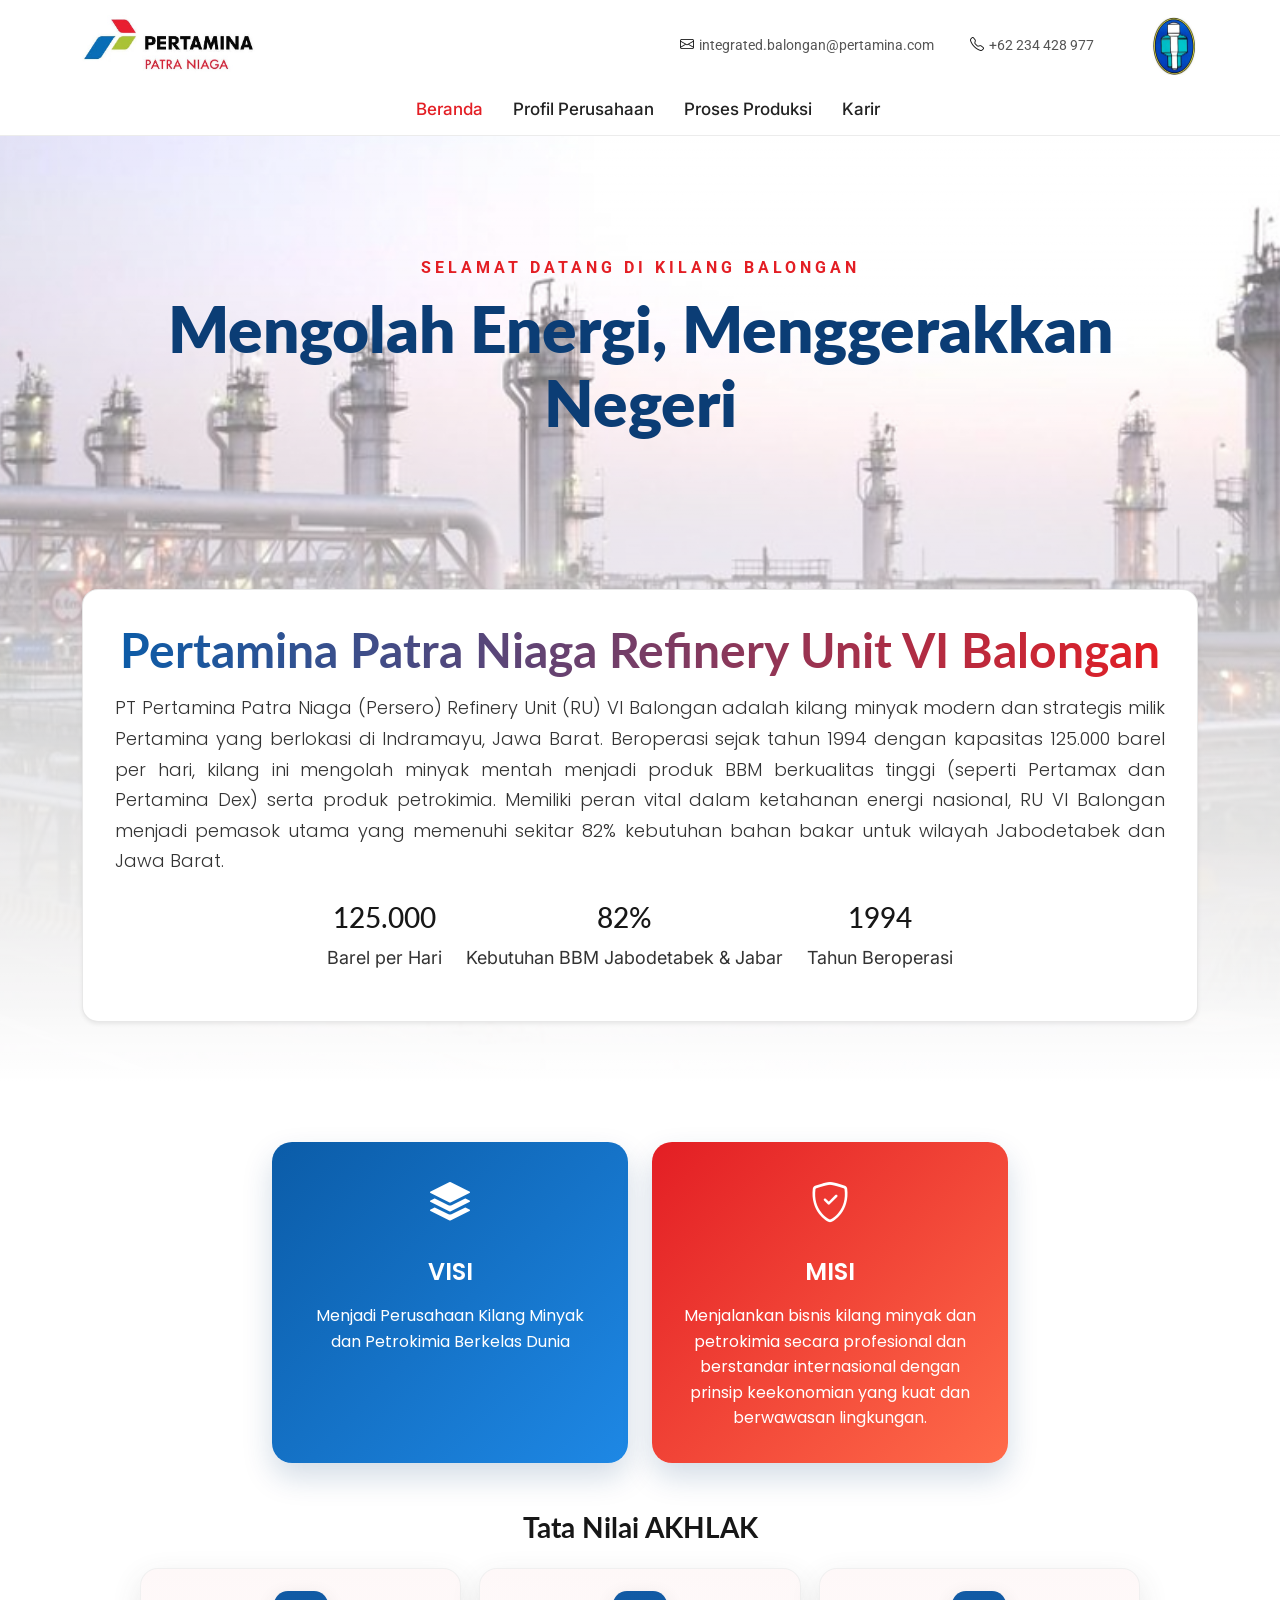
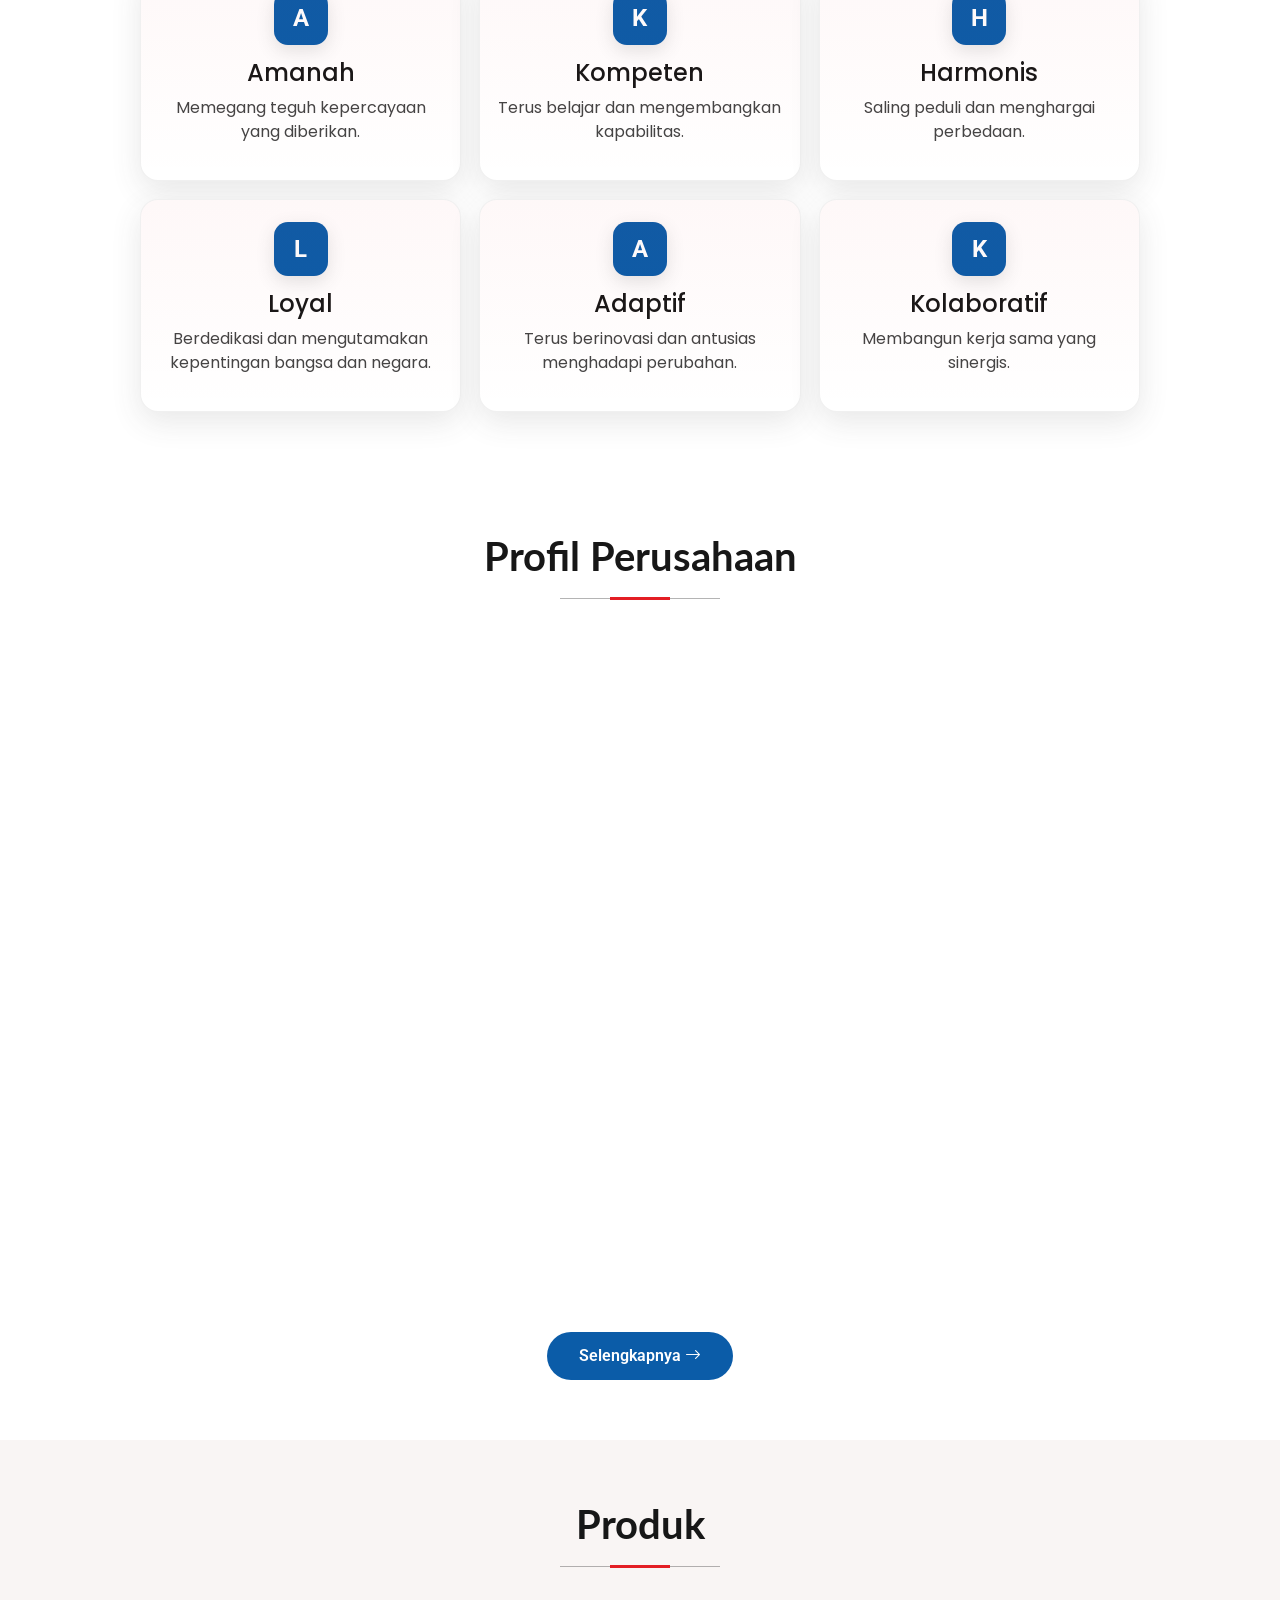
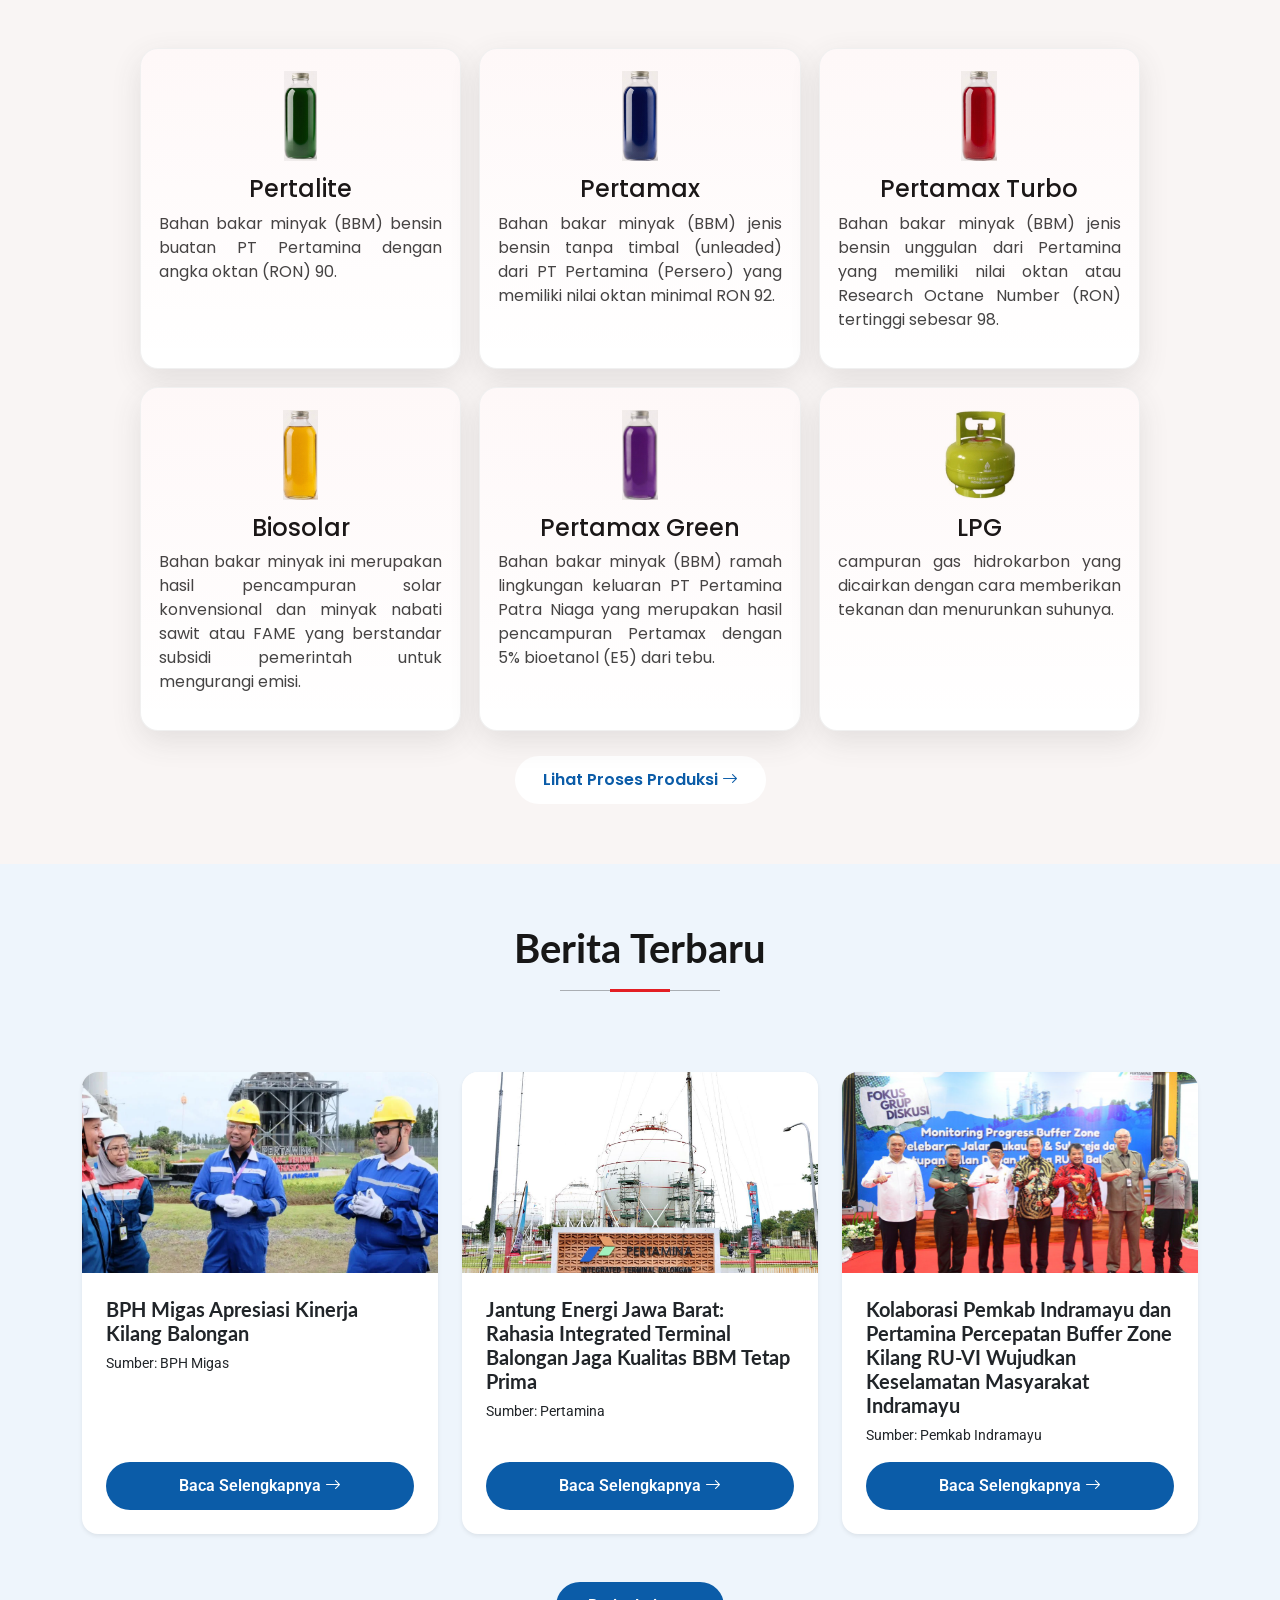
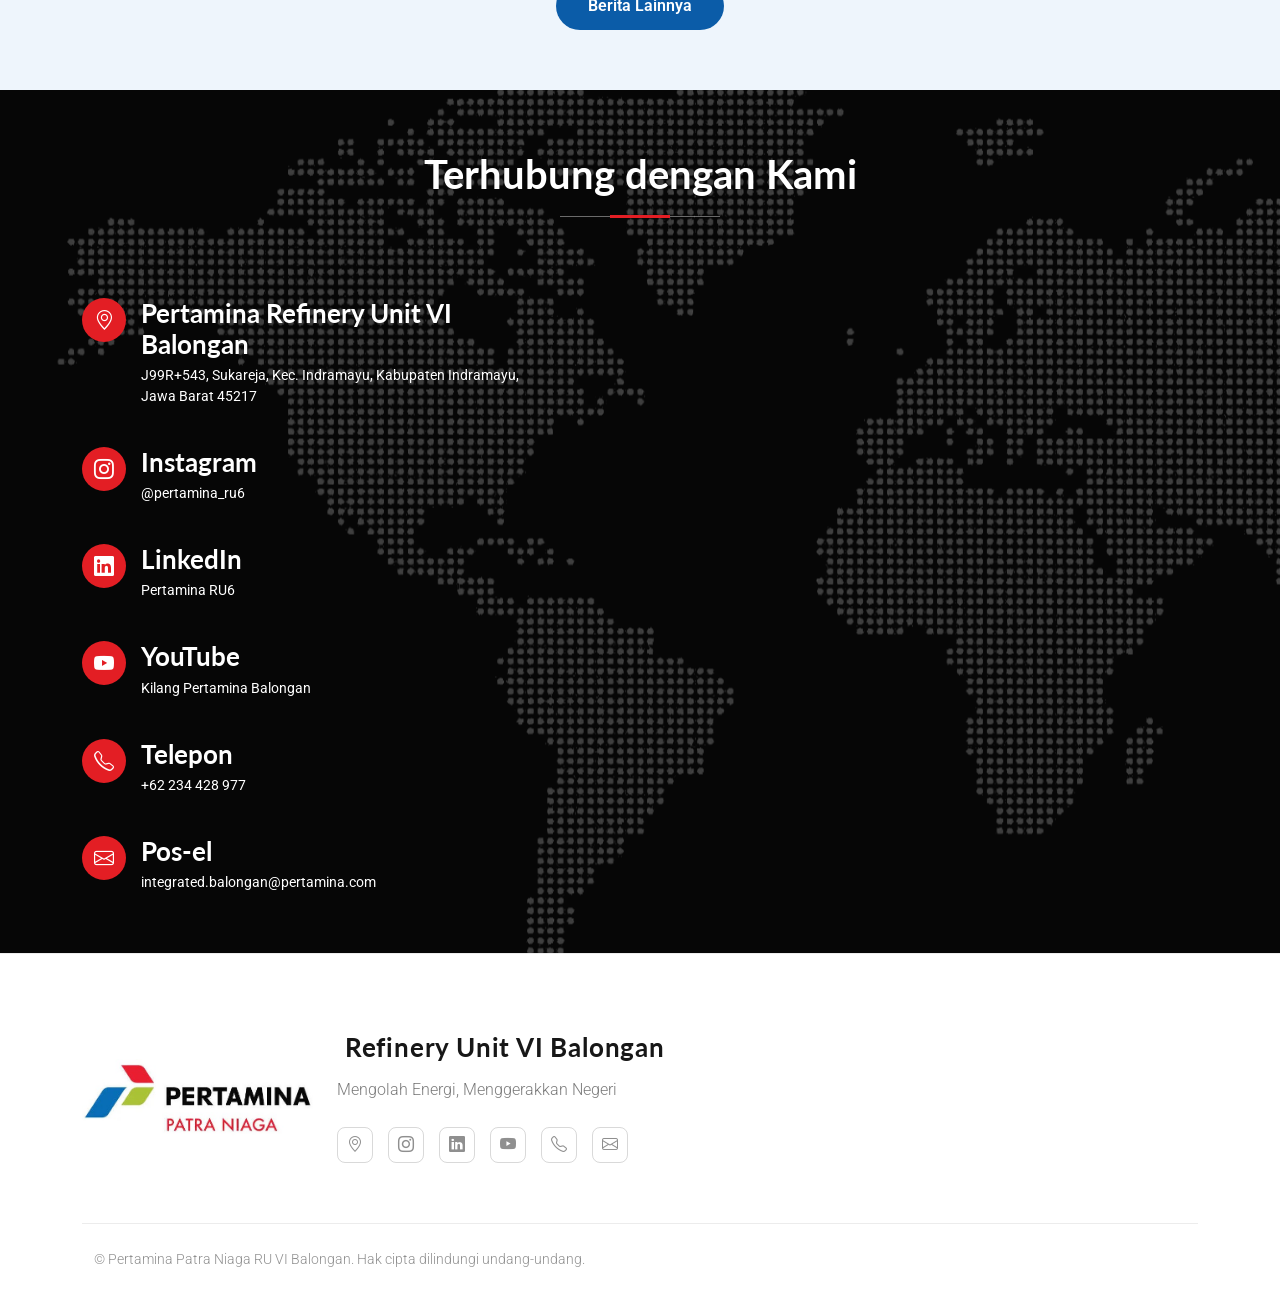
==== commit 61b146a9: "menambah" ====
--- a/index.html
+++ b/index.html
@@ -260,7 +260,7 @@
            <div class="feature-item text-center" data-aos="zoom-in" data-aos-delay="200">
             <img src="assets/img/LPG.jpg" alt="LPG" class="produk-img" style="display:block; margin:0 auto 14px; height:90px; width:auto; max-width:100%; object-fit:contain;">
             <h4 class="f-title">LPG</h4>
-            <p class="f-text">campuran gas hidrokarbon yang dicairkan dengan cara memberikan tekanan dan menurunkan suhunya.</p>
+            <p class="f-text teks-justify">campuran gas hidrokarbon yang dicairkan dengan cara memberikan tekanan dan menurunkan suhunya.</p>
           </div><!-- End Feature Item -->
 
         </div><!-- End Feature Grid -->
--- a/assets/css/main.css
+++ b/assets/css/main.css
@@ -1854,9 +1854,12 @@
 }
 .service-details-page .page-title::after {
   height: 120px;
-}.starter-page-page .page-title {
-  padding-bottom: 50px;
+}
+.starter-page-page .page-title {
+  padding-top: 90px;
+  padding-bottom: 30px;
 }
 .starter-page-page .page-title::after {
   height: 120px;
-}+}
+
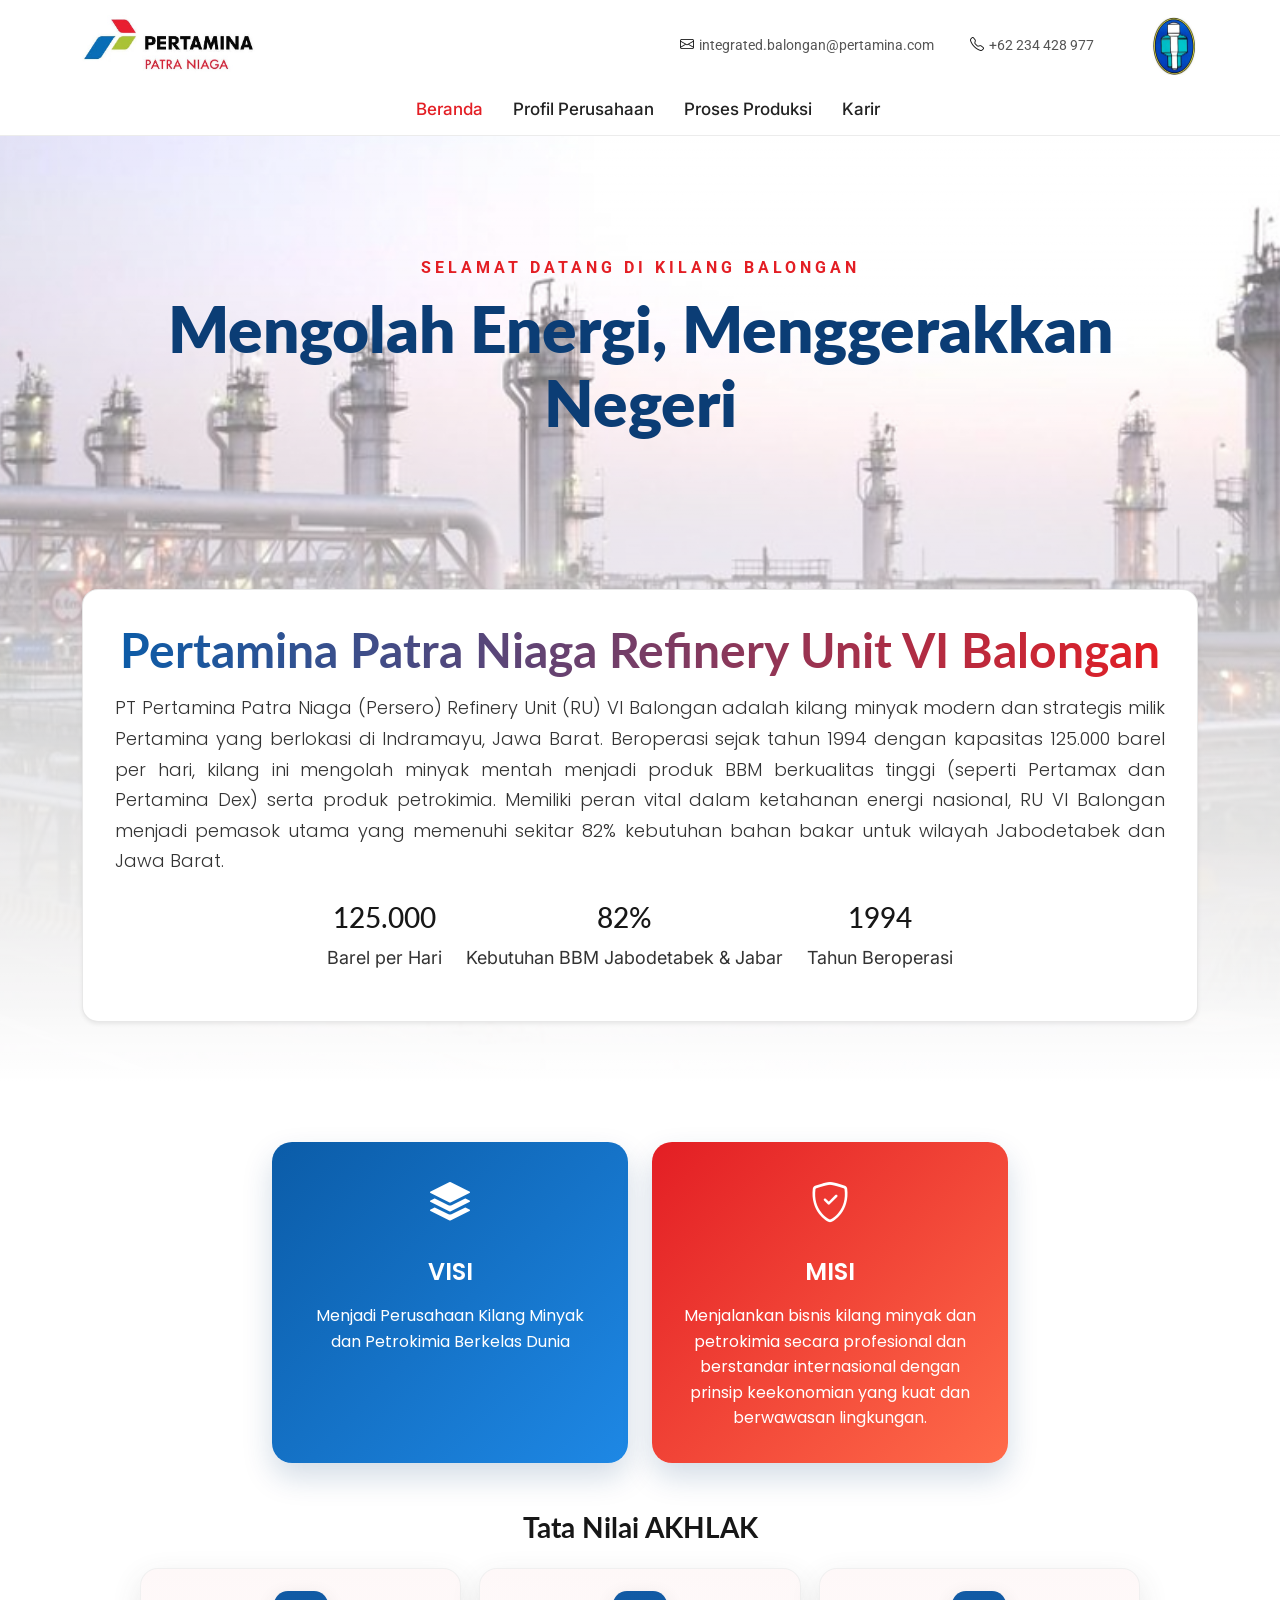
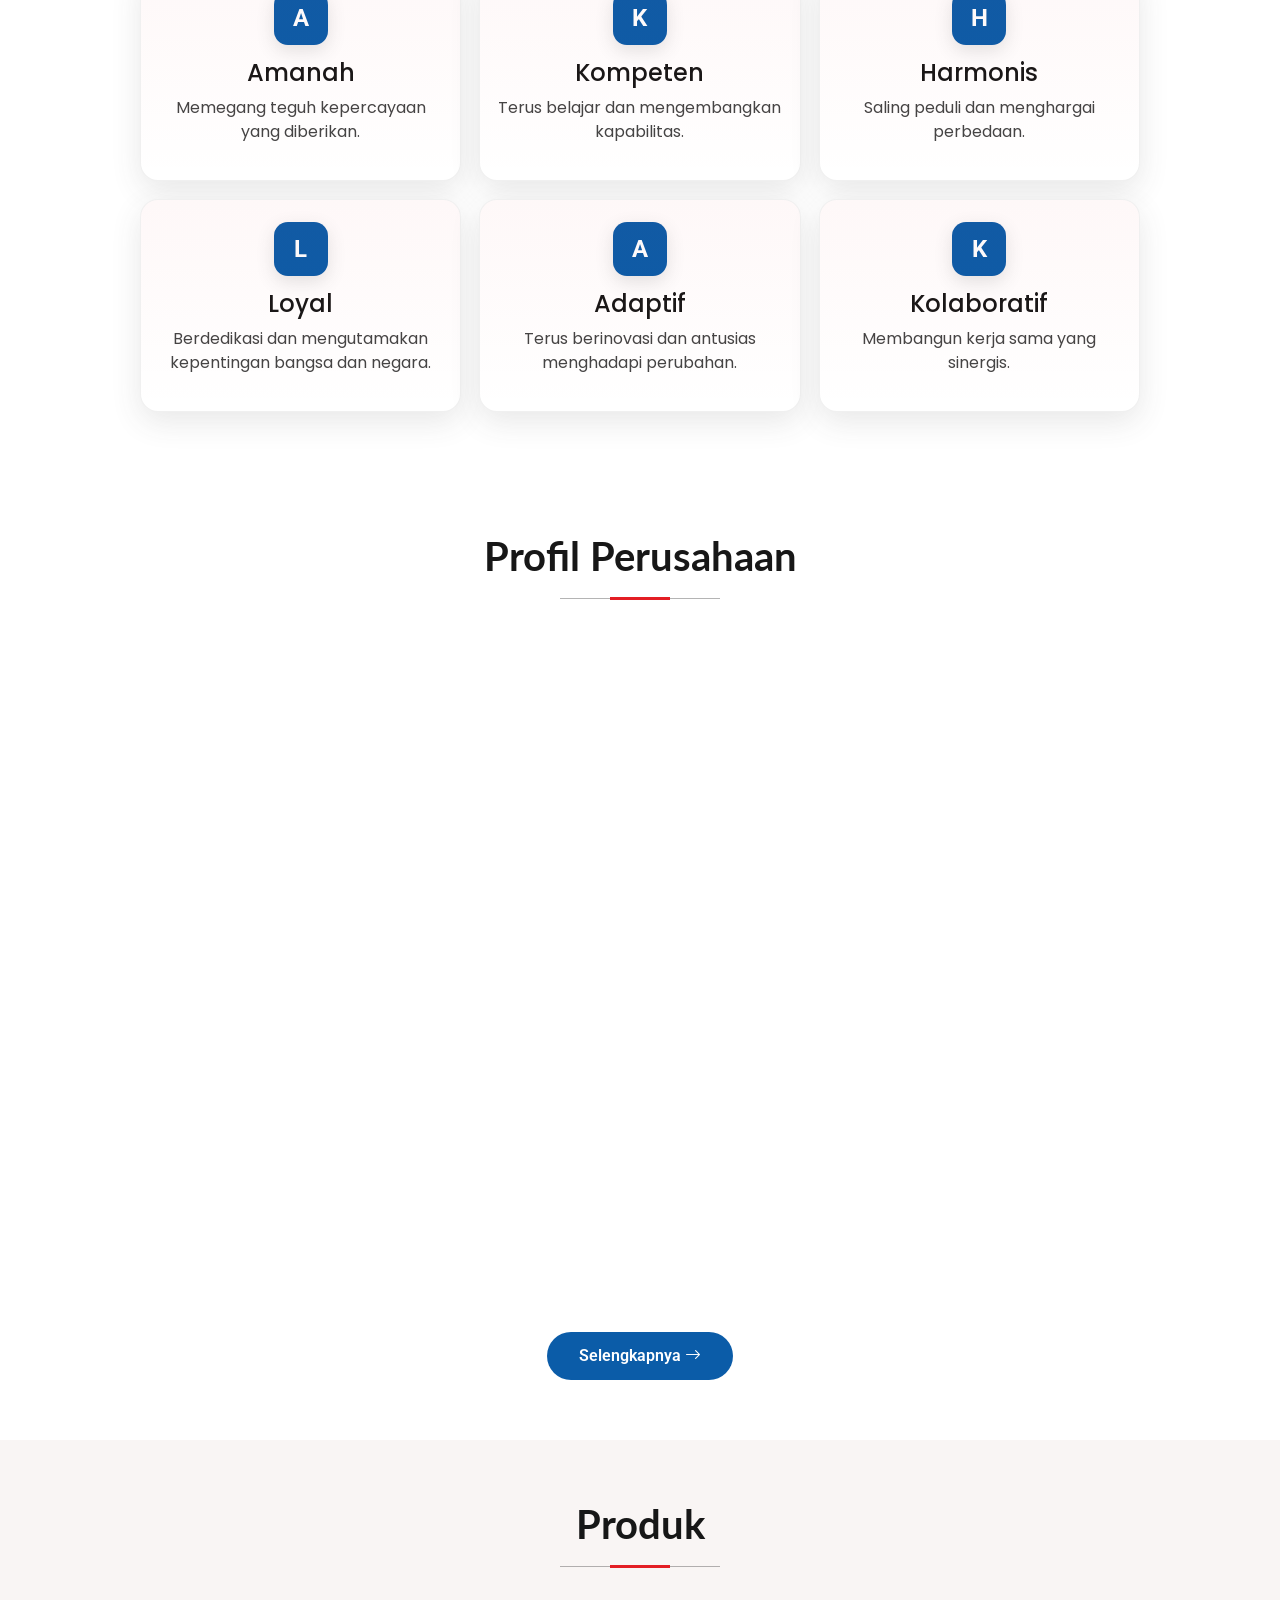
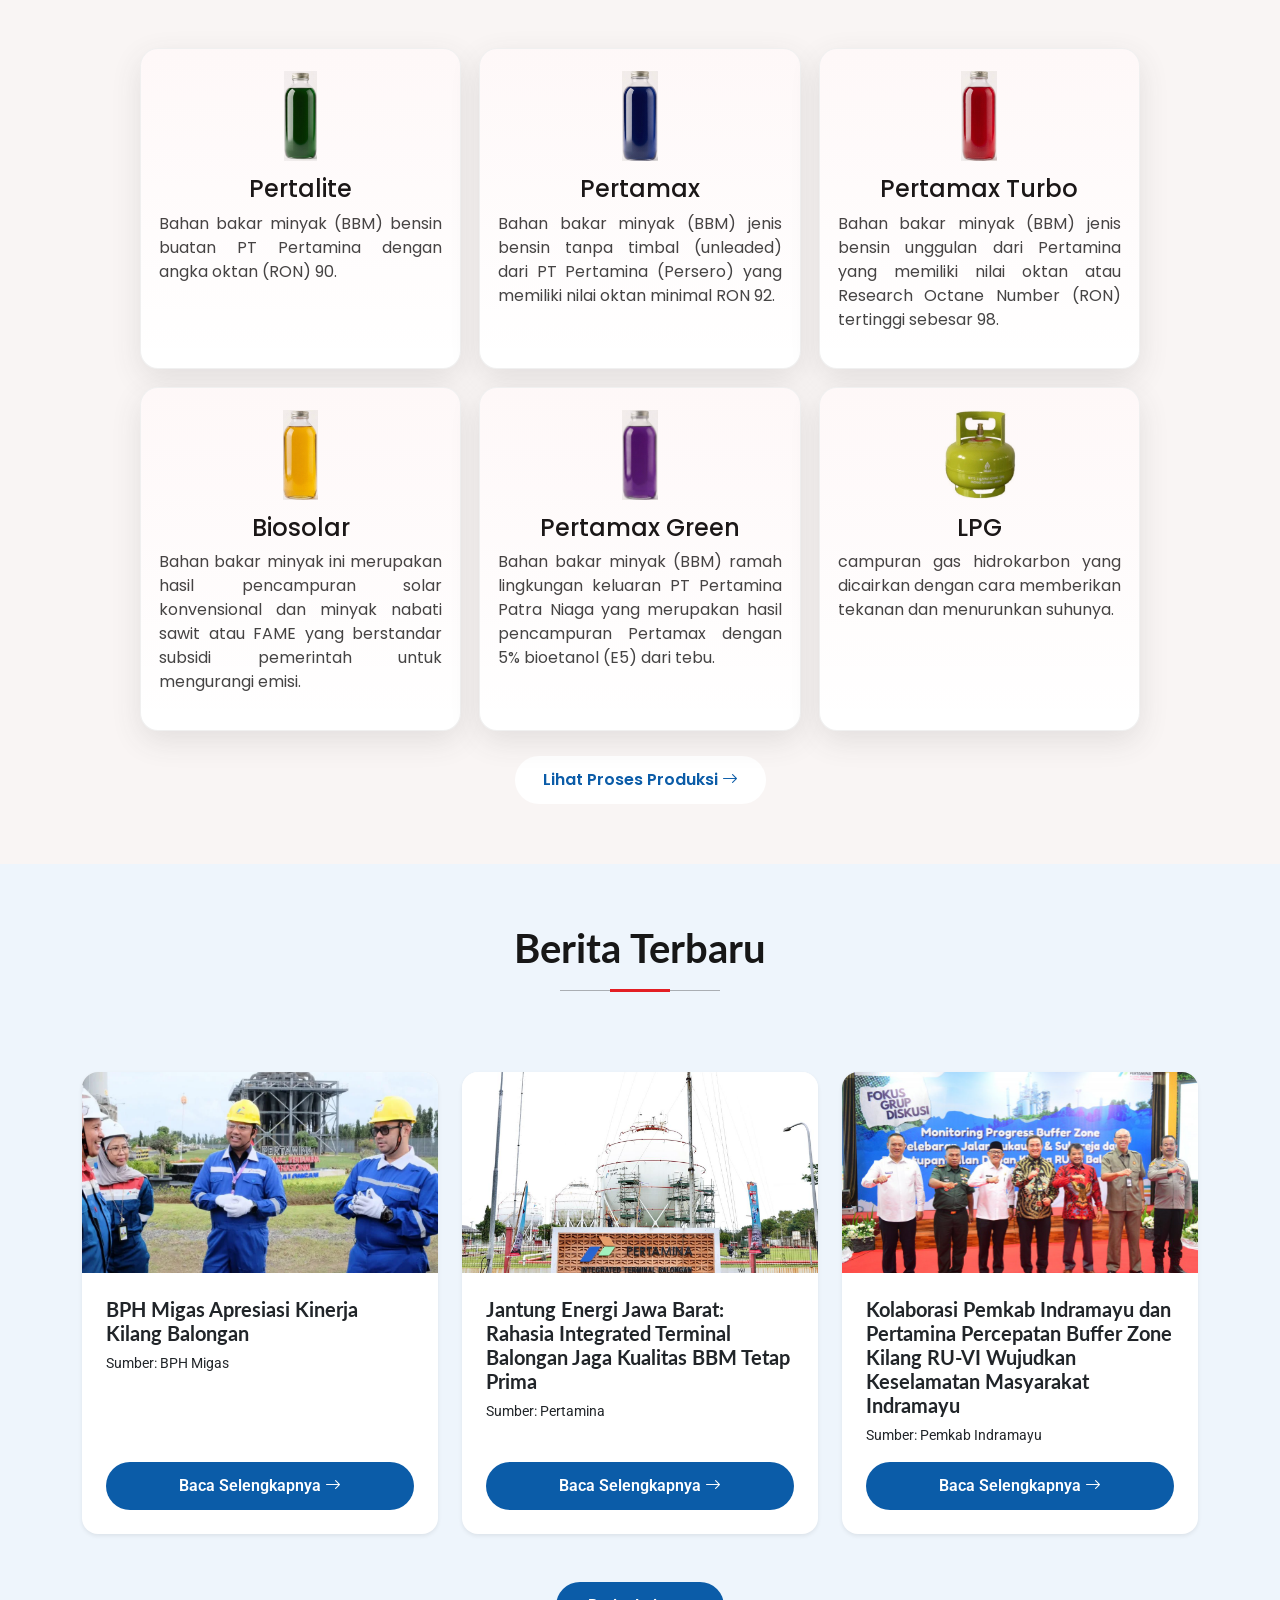
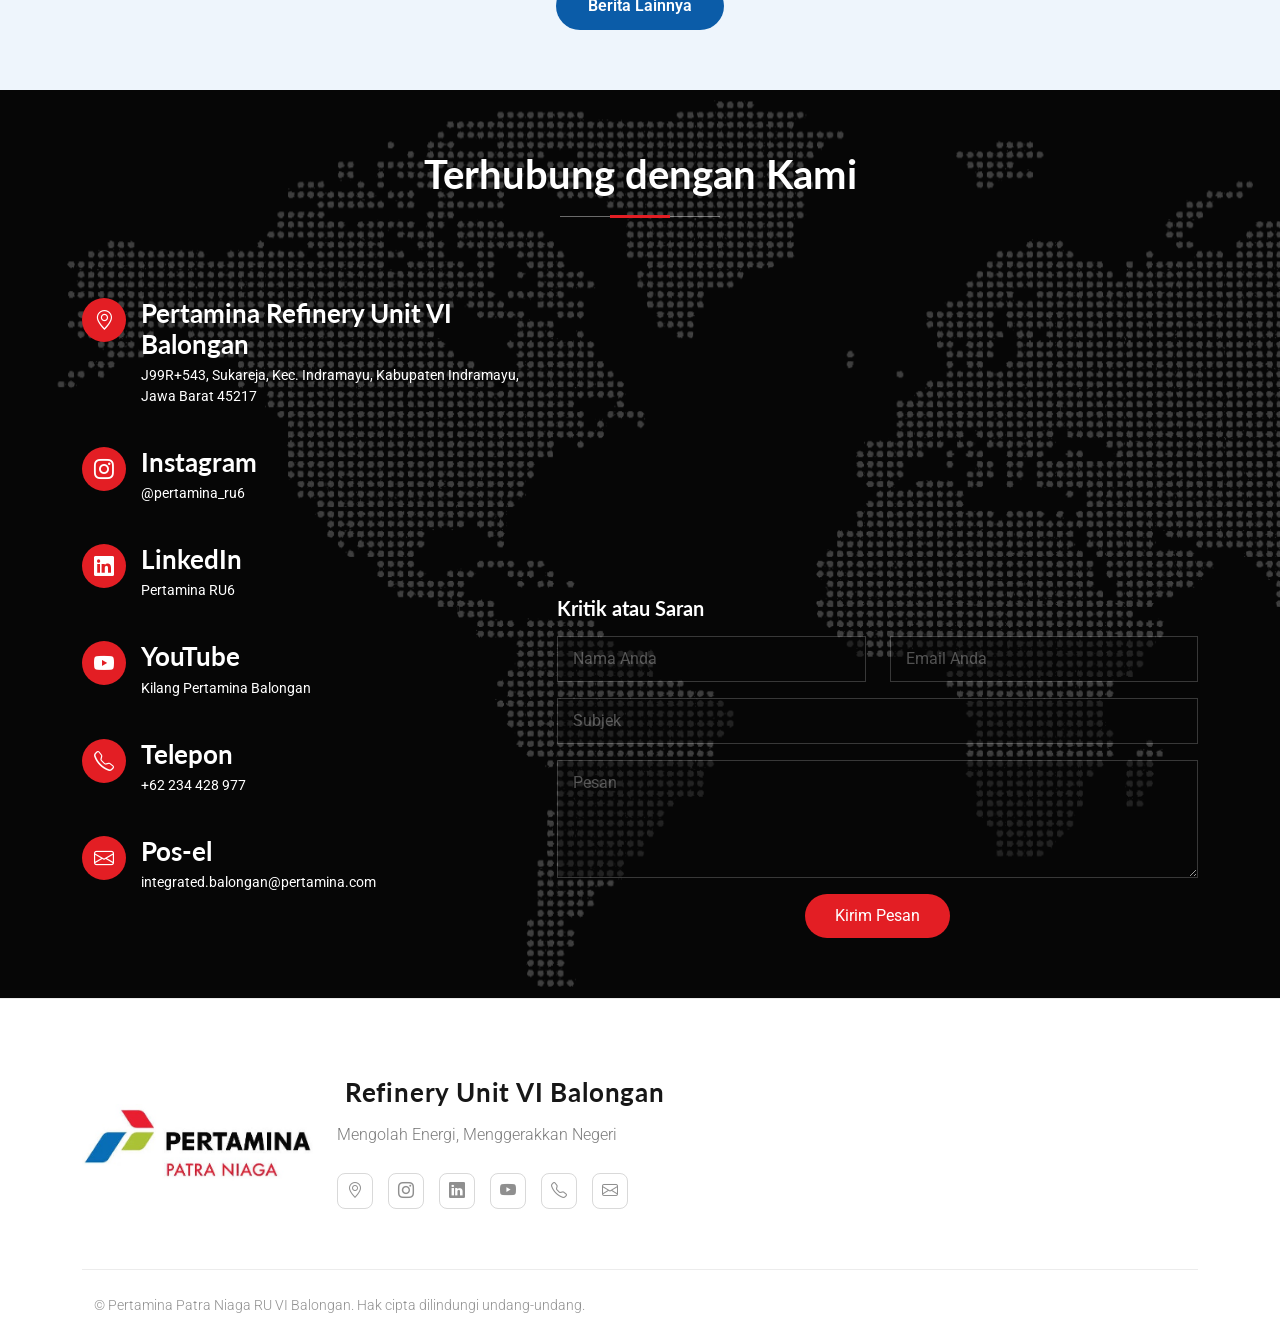
==== commit 7d5deb51: "nambah form" ====
--- a/index.html
+++ b/index.html
@@ -391,10 +391,31 @@
             </div><!-- End Info Item -->
           </div>
 
-          <div class="col-lg-7">
-            <div class="peta-lokasi">
-              <iframe src="https://www.google.com/maps/embed?pb=!1m18!1m12!1m3!1d7930.157109100944!2d108.38822104466223!3d-6.383862574426026!2m3!1f0!2f0!3f0!3m2!1i1024!2i768!4f13.1!3m3!1m2!1s0x2e6ebfa49e45f627%3A0xb98dcc72b9d40edd!2sPertamina%20RU%20VI%20Balongan!5e0!3m2!1sid!2sid!4v1793032020692!5m2!1sid!2sid" width="600" height="450" style="border:0;" allowfullscreen="" loading="lazy" referrerpolicy="strict-origin-when-cross-origin"></iframe>
-            </div>
+                    <div class="col-lg-7">
+            <div class="ratio ratio-21x9 peta-lokasi">
+              <iframe src="https://www.google.com/maps/embed?pb=!1m18!1m12!1m3!1d7930.157109100944!2d108.38822104466223!3d-6.383862574426026!2m3!1f0!2f0!3f0!3m2!1i1024!2i768!4f13.1!3m3!1m2!1s0x2e6ebfa49e45f627%3A0xb98dcc72b9d40edd!2sPertamina%20RU%20VI%20Balongan!5e0!3m2!1sid!2sid!4v1793032020692!5m2!1sid!2sid" style="border:0;" allowfullscreen="" loading="lazy" referrerpolicy="strict-origin-when-cross-origin"></iframe>
+            </div>
+
+            <form action="https://formspree.io/f/xrppavyp" method="post" class="php-email-form mt-4" data-aos="fade-up" data-aos-delay="200">
+              <h3 class="h5 fw-bold mb-3">Kritik atau Saran</h3>
+              <div class="row gy-3">
+                <div class="col-md-6">
+                  <input type="text" name="name" class="form-control" placeholder="Nama Anda" required>
+                </div>
+                <div class="col-md-6">
+                  <input type="email" name="email" class="form-control" placeholder="Email Anda" required>
+                </div>
+                <div class="col-md-12">
+                  <input type="text" name="subject" class="form-control" placeholder="Subjek" required>
+                </div>
+                <div class="col-md-12">
+                  <textarea name="message" class="form-control" rows="4" placeholder="Pesan" required></textarea>
+                </div>
+                <div class="col-md-12 text-center">
+                  <button type="submit">Kirim Pesan</button>
+                </div>
+              </div>
+            </form>
           </div>
 
         </div>
--- a/assets/css/main.css
+++ b/assets/css/main.css
@@ -1862,4 +1862,34 @@
 .starter-page-page .page-title::after {
   height: 120px;
 }
-
+/* formulir kontak */
+.contact .php-email-form .form-control {
+  padding: 10px 15px;
+  box-shadow: none;
+  border-radius: 0;
+  color: var(--default-color);
+  background-color: color-mix(in srgb, var(--background-color), transparent 50%);
+  border-color: color-mix(in srgb, var(--default-color), transparent 80%);
+}
+
+.contact .php-email-form .form-control:focus {
+  border-color: var(--accent-color);
+}
+
+.contact .php-email-form .form-control::placeholder {
+  color: color-mix(in srgb, var(--default-color), transparent 70%);
+}
+
+.contact .php-email-form button[type="submit"] {
+  color: var(--contrast-color);
+  background: var(--accent-color);
+  border: 0;
+  padding: 10px 30px;
+  border-radius: 50px;
+  transition: 0.4s;
+}
+
+.contact .php-email-form button[type="submit"]:hover {
+  background: color-mix(in srgb, var(--accent-color), transparent 20%);
+}
+
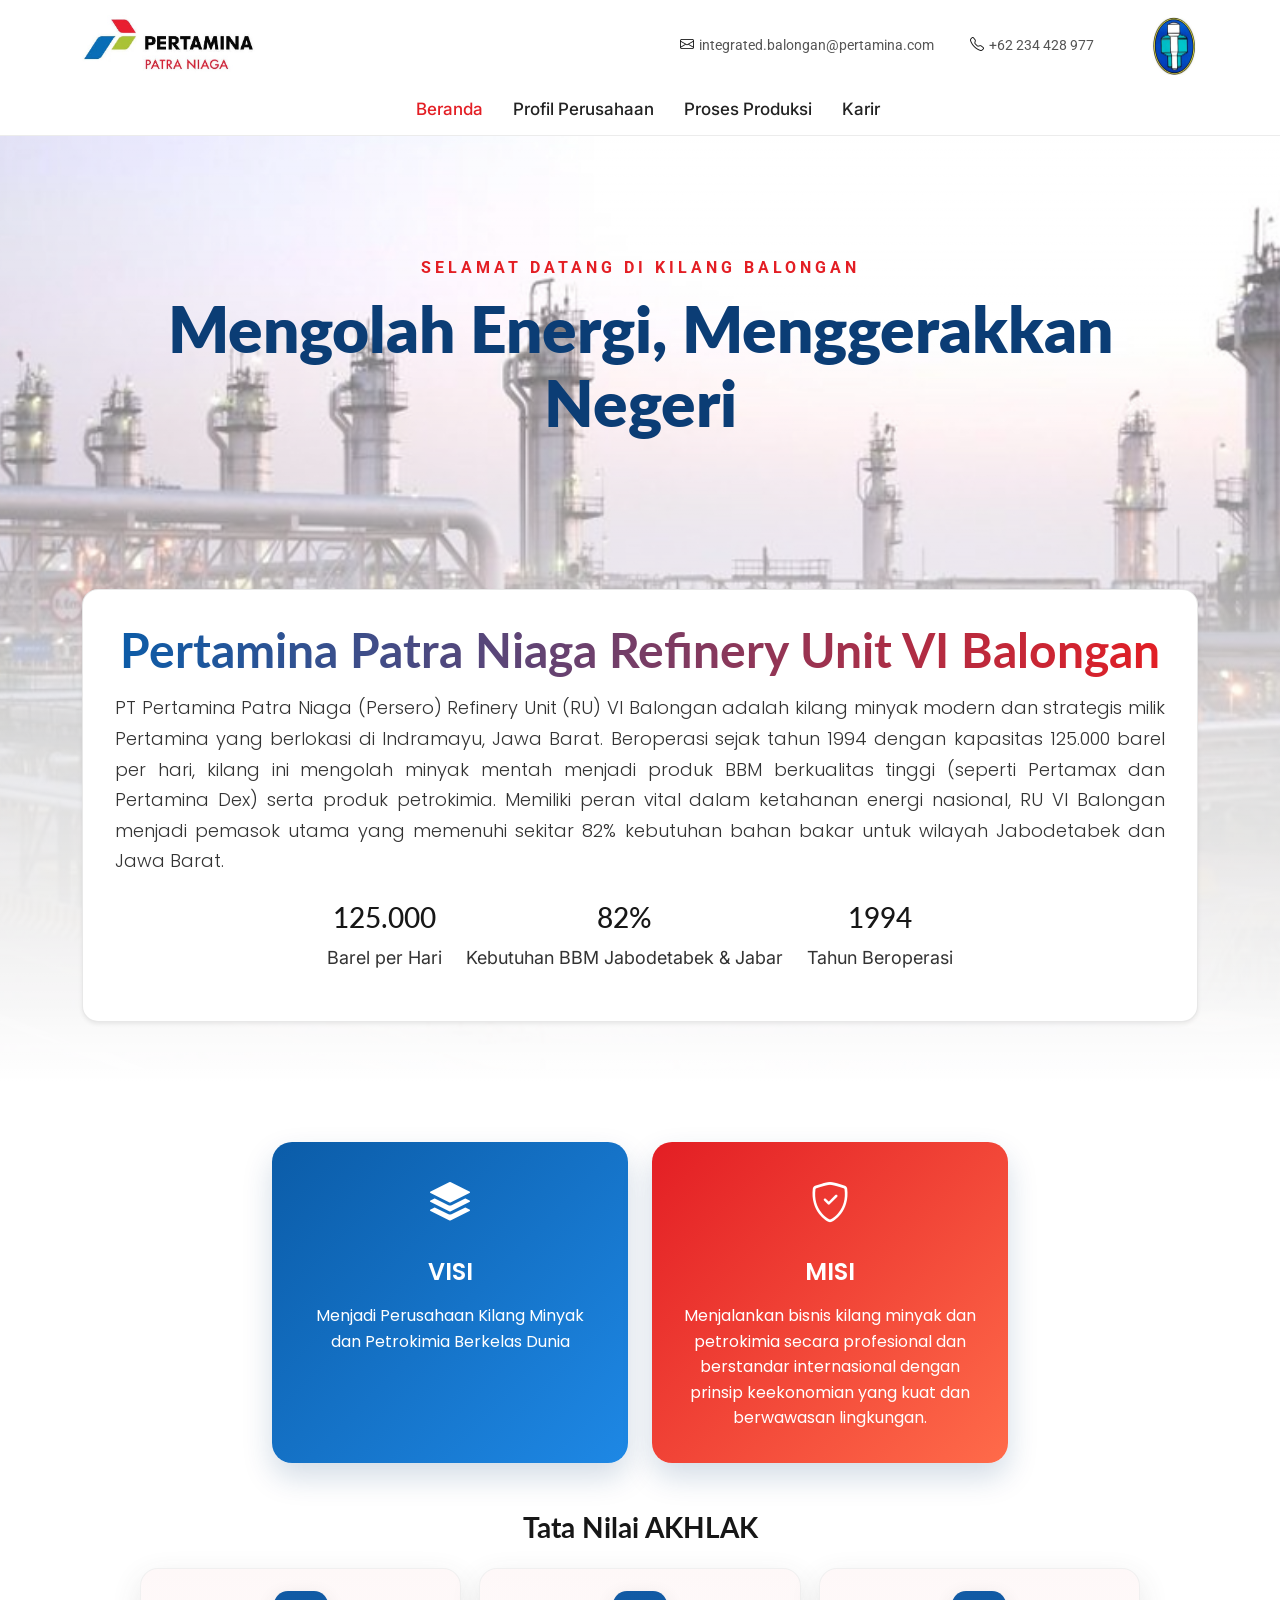
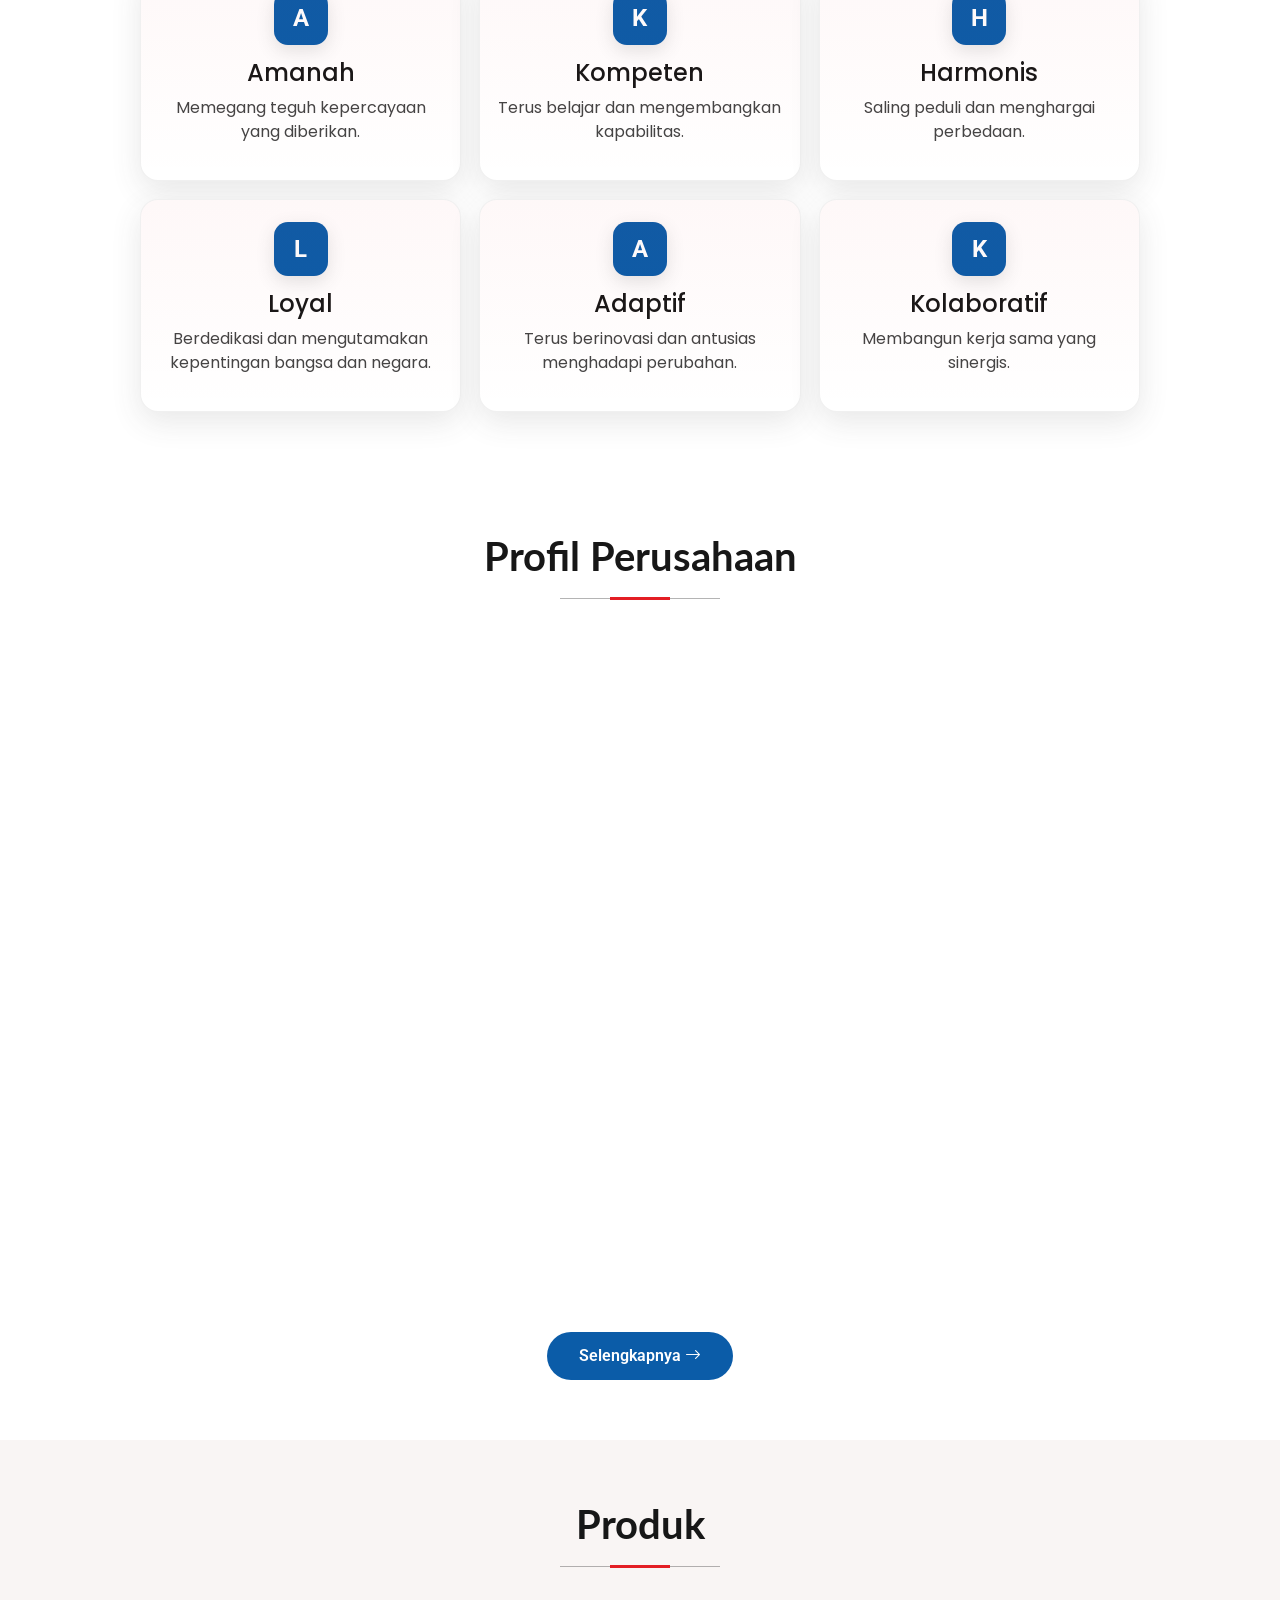
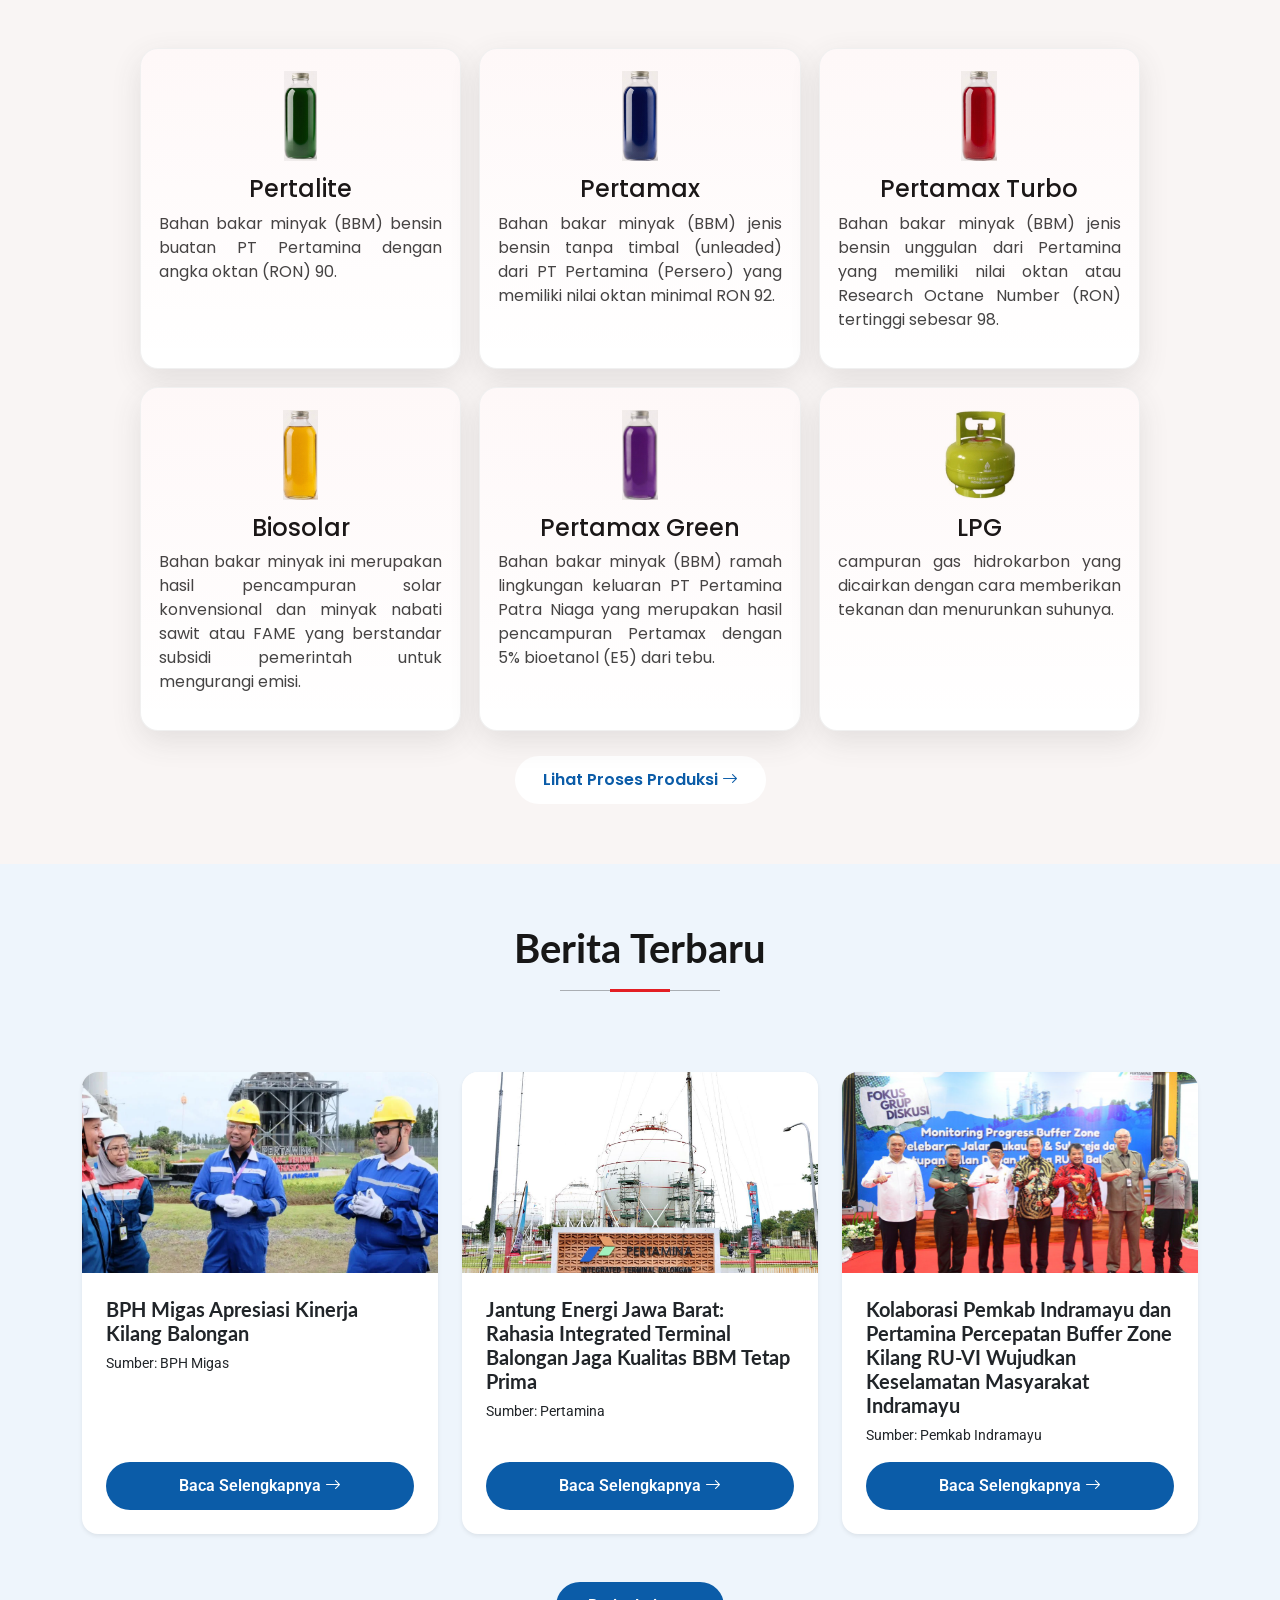
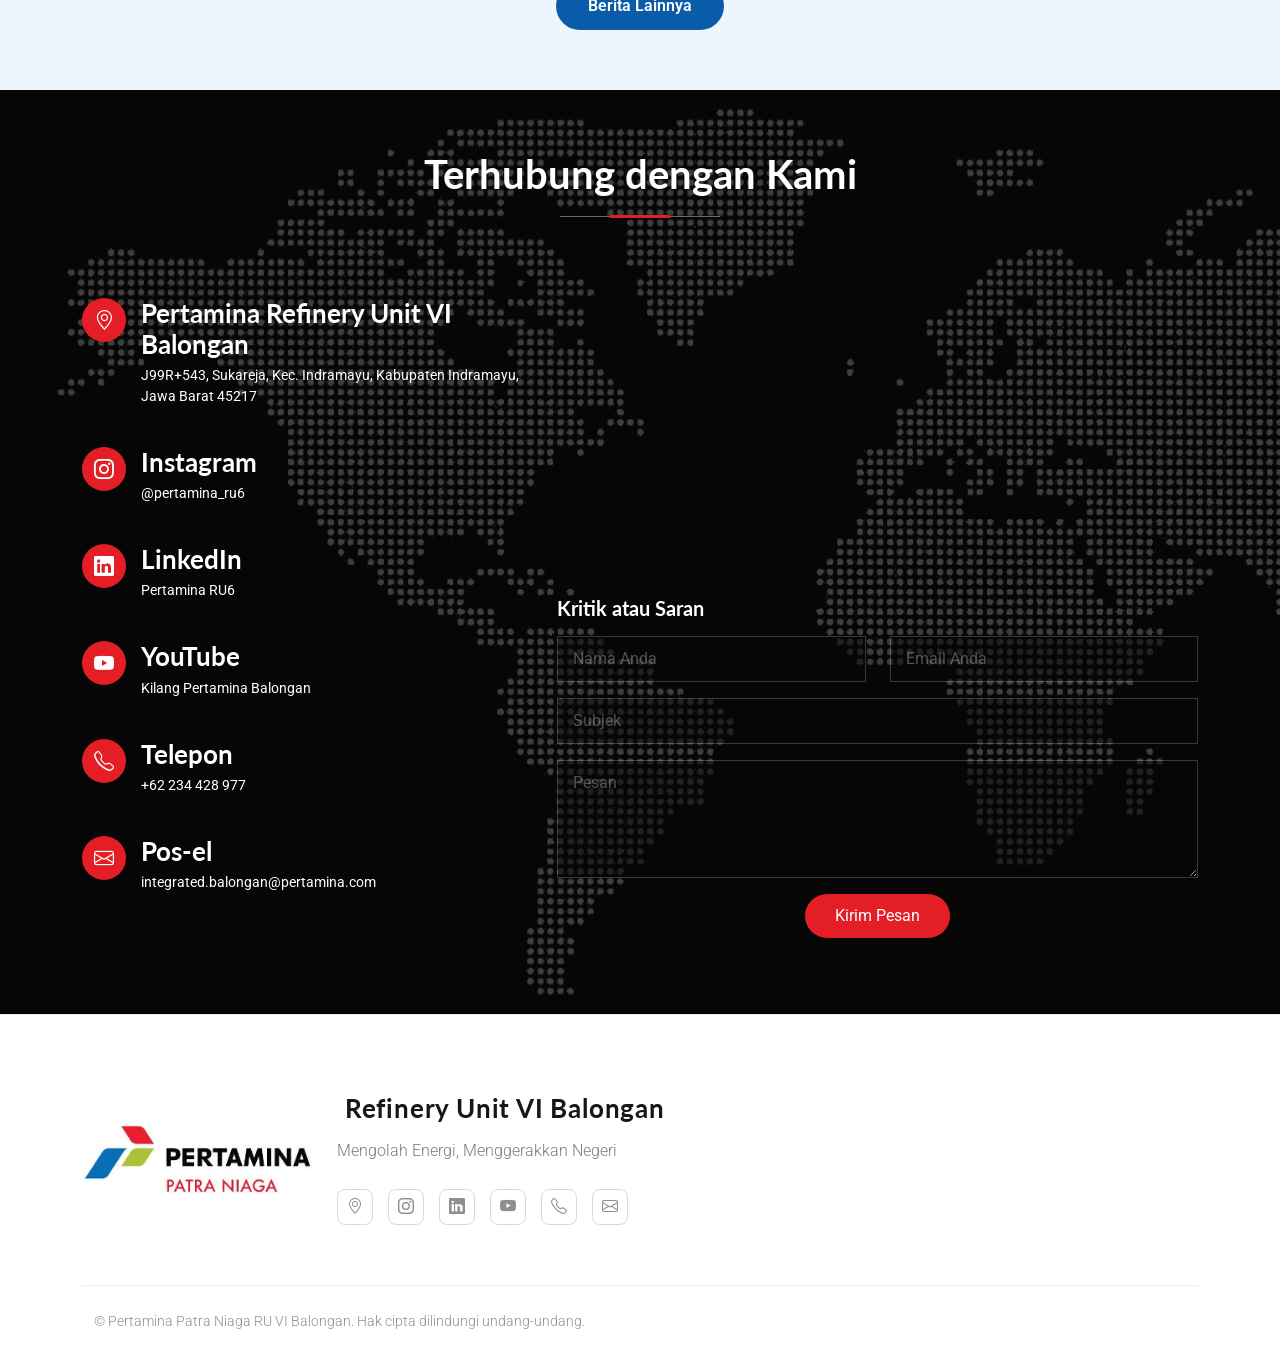
==== commit 0b134f16: "mengedit forms" ====
--- a/index.html
+++ b/index.html
@@ -396,7 +396,7 @@
               <iframe src="https://www.google.com/maps/embed?pb=!1m18!1m12!1m3!1d7930.157109100944!2d108.38822104466223!3d-6.383862574426026!2m3!1f0!2f0!3f0!3m2!1i1024!2i768!4f13.1!3m3!1m2!1s0x2e6ebfa49e45f627%3A0xb98dcc72b9d40edd!2sPertamina%20RU%20VI%20Balongan!5e0!3m2!1sid!2sid!4v1793032020692!5m2!1sid!2sid" style="border:0;" allowfullscreen="" loading="lazy" referrerpolicy="strict-origin-when-cross-origin"></iframe>
             </div>
 
-            <form action="https://formspree.io/f/xrppavyp" method="post" class="php-email-form mt-4" data-aos="fade-up" data-aos-delay="200">
+            <form action="https://formspree.io/f/xrppavyp" method="post" id="form-kontak" class="php-email-form mt-4" data-aos="fade-up" data-aos-delay="200">
               <h3 class="h5 fw-bold mb-3">Kritik atau Saran</h3>
               <div class="row gy-3">
                 <div class="col-md-6">
@@ -413,6 +413,7 @@
                 </div>
                 <div class="col-md-12 text-center">
                   <button type="submit">Kirim Pesan</button>
+                    <p id="pesan-form" class="mt-3 mb-0"></p>
                 </div>
               </div>
             </form>
@@ -479,7 +480,6 @@
 
   <!-- Vendor JS Files -->
   <script src="assets/vendor/bootstrap/js/bootstrap.bundle.min.js"></script>
-  <script src="assets/vendor/php-email-form/validate.js"></script>
   <script src="assets/vendor/aos/aos.js"></script>
   <script src="assets/vendor/glightbox/js/glightbox.min.js"></script>
   <script src="assets/vendor/purecounter/purecounter_vanilla.js"></script>
@@ -511,5 +511,28 @@
       posisiTerakhir = posisiSekarang;
     });
   </script>
+  <script>
+  var form = document.querySelector('#form-kontak');
+  var pesan = document.querySelector('#pesan-form');
+
+  form.addEventListener('submit', function (e) {
+    e.preventDefault();
+
+    fetch(form.action, {
+      method: 'POST',
+      body: new FormData(form),
+      headers: { 'Accept': 'application/json' }
+    }).then(function (respon) {
+      if (respon.ok) {
+        form.reset();
+        pesan.textContent = 'Terima kasih, pesan Anda sudah terkirim.';
+      } else {
+        pesan.textContent = 'Maaf, pesan gagal terkirim. Silakan coba lagi.';
+      }
+    }).catch(function () {
+      pesan.textContent = 'Maaf, pesan gagal terkirim. Silakan coba lagi.';
+    });
+  });
+</script>
 </body>
 </html>
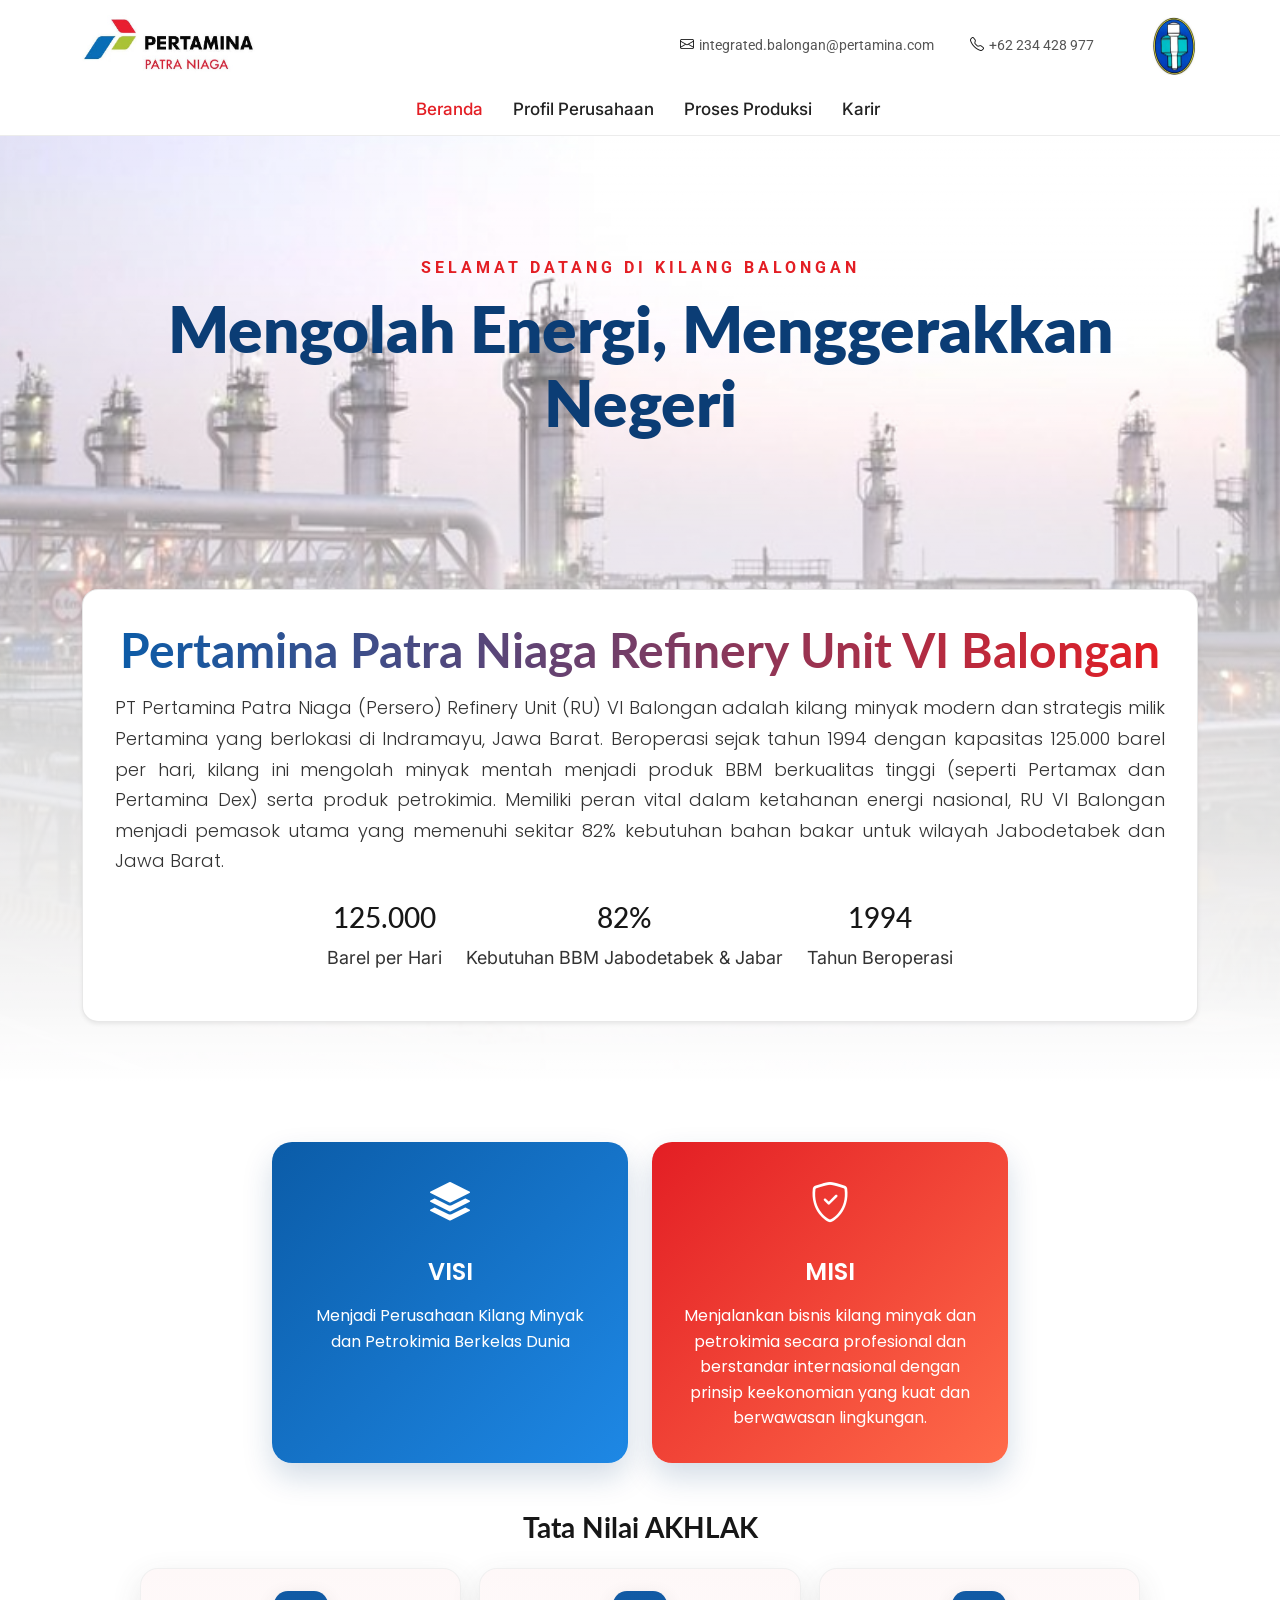
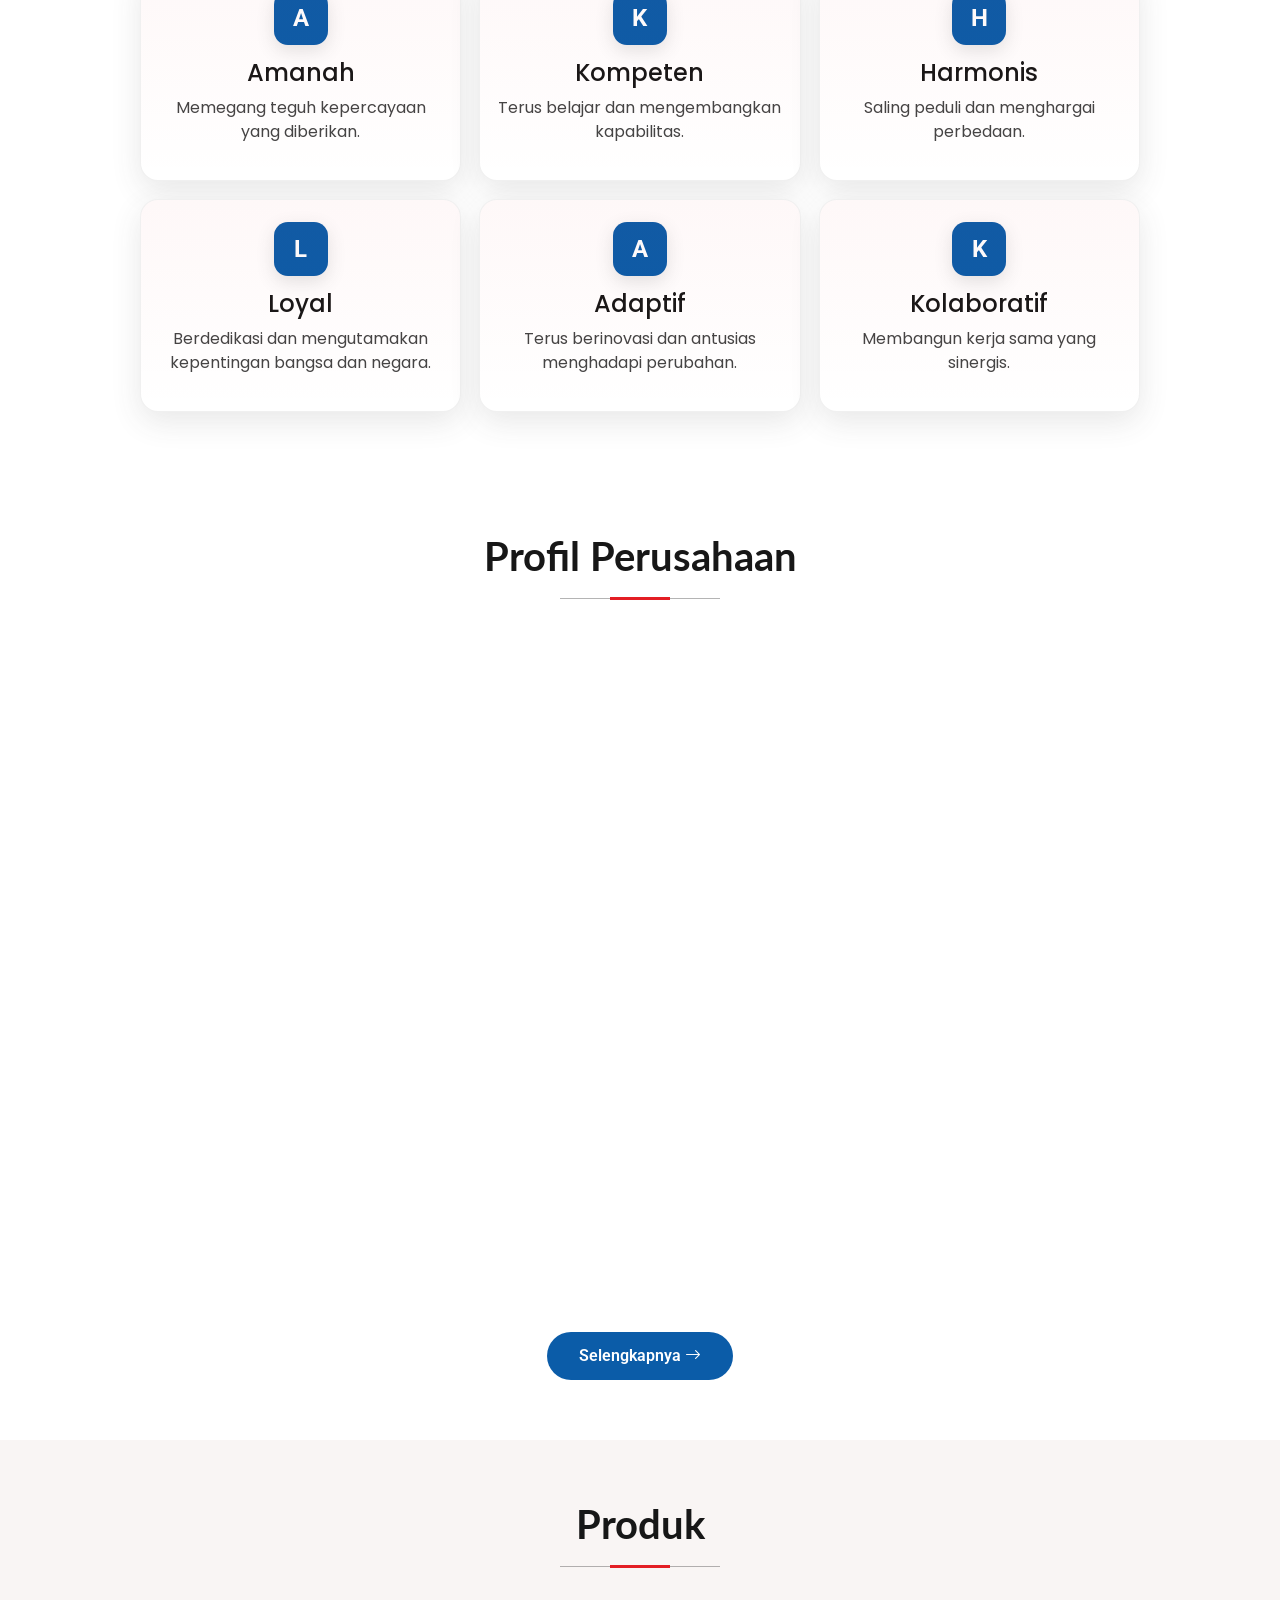
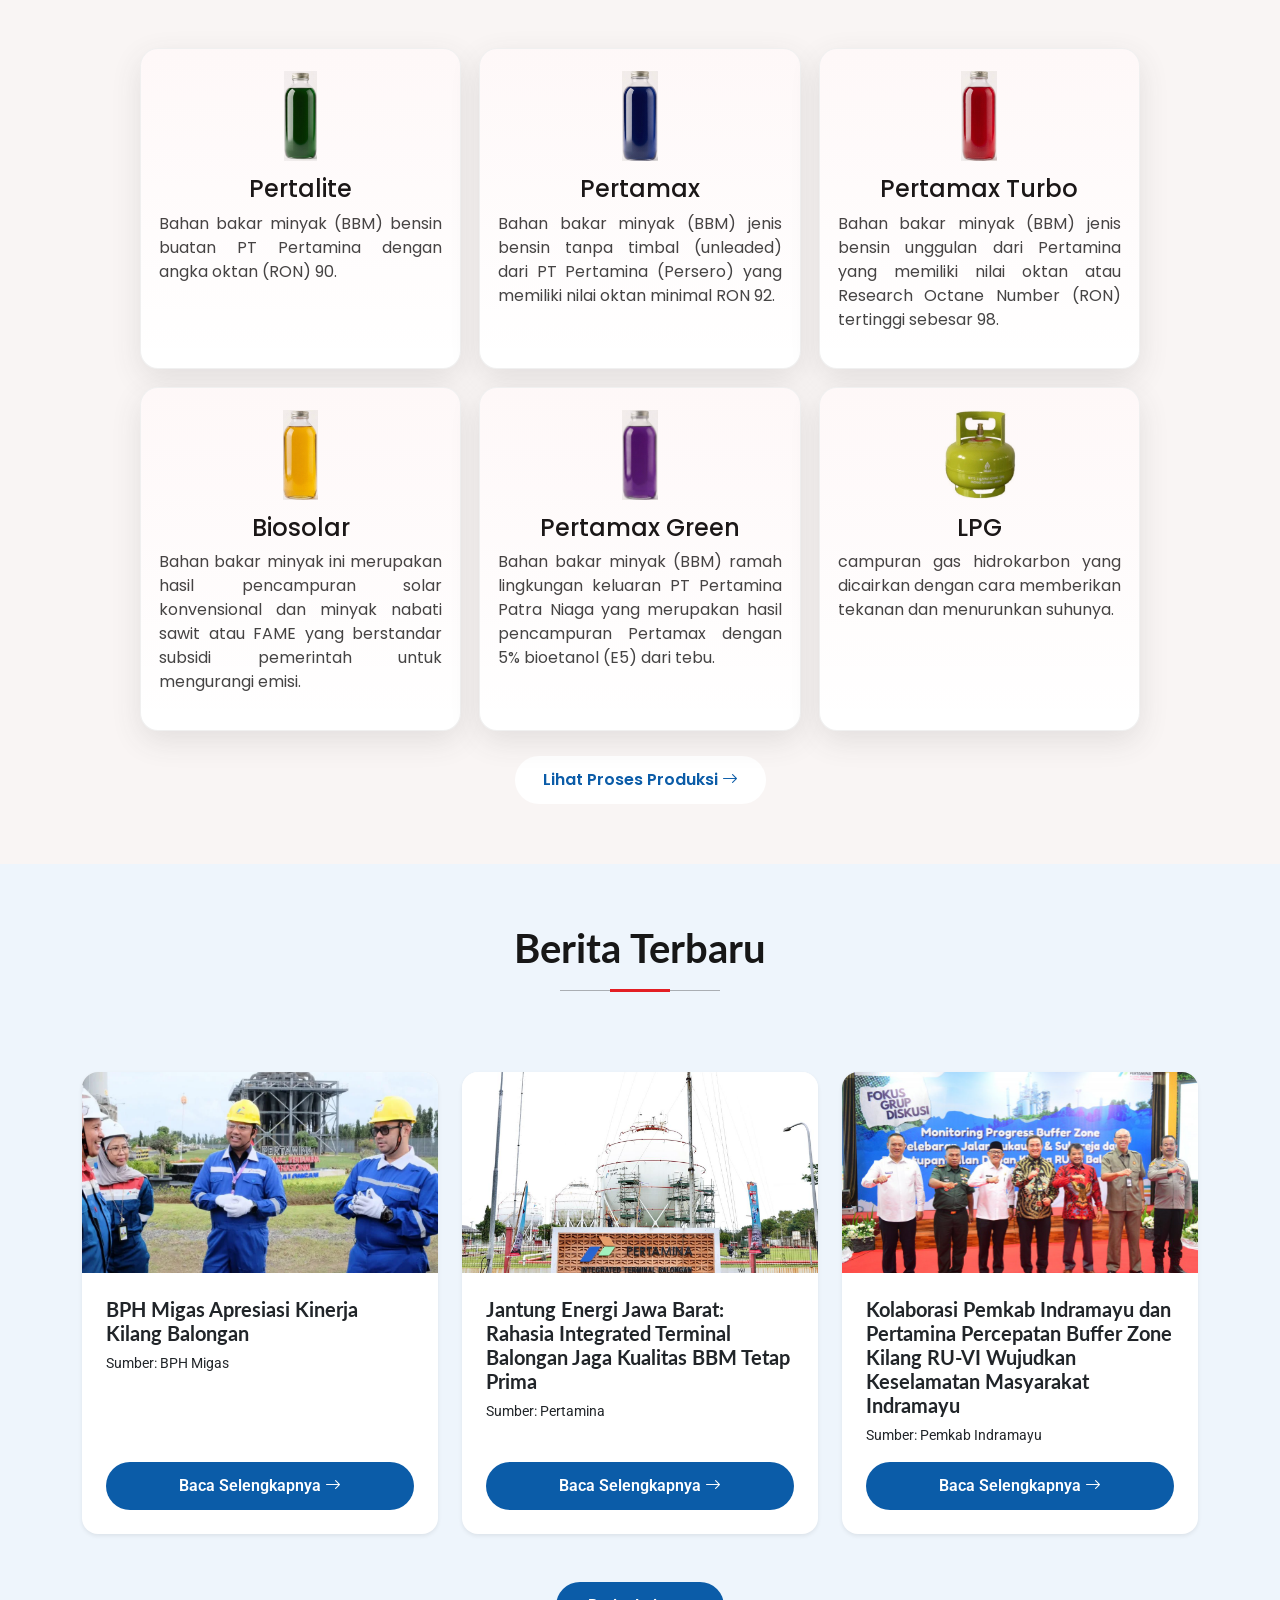
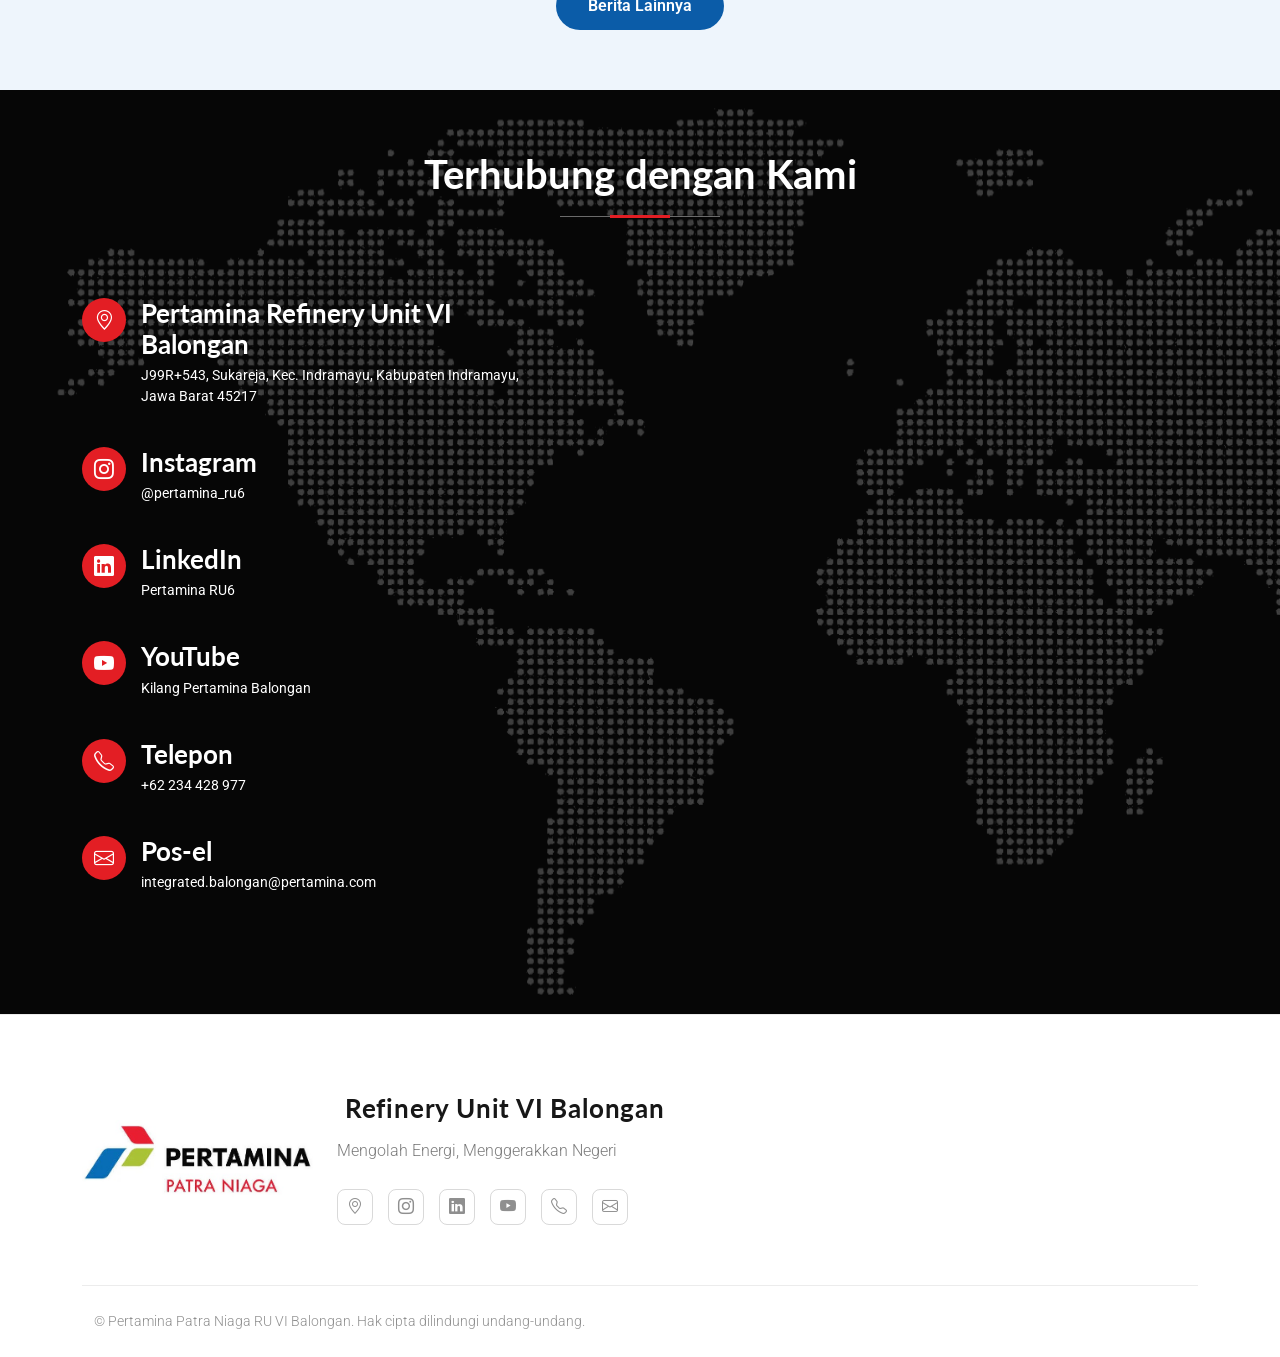
==== commit 704f9cfd: "mengubah form" ====
--- a/index.html
+++ b/index.html
@@ -467,6 +467,32 @@
 
   </footer>
 
+    <!-- Pratinjau pesan sebelum dikirim -->
+  <div class="modal fade" id="modal-konfirmasi" tabindex="-1" aria-labelledby="judul-konfirmasi" aria-hidden="true">
+    <div class="modal-dialog modal-dialog-centered">
+      <div class="modal-content">
+        <div class="modal-header">
+          <h5 class="modal-title" id="judul-konfirmasi">Periksa Pesan Anda</h5>
+          <button type="button" class="btn-close" data-bs-dismiss="modal" aria-label="Tutup"></button>
+        </div>
+        <div class="modal-body">
+          <p class="small text-secondary mb-0">Nama</p>
+          <p class="fw-bold" id="ringkas-nama"></p>
+          <p class="small text-secondary mb-0">Email</p>
+          <p class="fw-bold text-break" id="ringkas-email"></p>
+          <p class="small text-secondary mb-0">Subjek</p>
+          <p class="fw-bold text-break" id="ringkas-subjek"></p>
+          <p class="small text-secondary mb-0">Pesan</p>
+          <p class="mb-0 text-break" id="ringkas-pesan"></p>
+        </div>
+        <div class="modal-footer">
+          <button type="button" class="btn btn-outline-secondary" data-bs-dismiss="modal">Kembali Edit</button>
+          <button type="button" class="btn btn-danger" id="tombol-kirim">Kirim Sekarang</button>
+        </div>
+      </div>
+    </div>
+  </div>
+
   <!-- Scroll Top -->
   <a href="#" id="scroll-top" class="scroll-top d-flex align-items-center justify-content-center"><i class="bi bi-arrow-up-short"></i></a>
 
@@ -511,27 +537,40 @@
       posisiTerakhir = posisiSekarang;
     });
   </script>
-  <script>
+ <script>
   var form = document.querySelector('#form-kontak');
-  var pesan = document.querySelector('#pesan-form');
-
+  var tujuan = 'integrated.balongan@pertamina.com';
+
+  /* peringatan berbahasa Indonesia */
+  form.addEventListener('invalid', function (e) {
+    var kolom = e.target;
+
+    if (kolom.validity.valueMissing) {
+      kolom.setCustomValidity('Kolom ini wajib diisi.');
+    } else if (kolom.validity.typeMismatch || kolom.validity.patternMismatch) {
+      kolom.setCustomValidity('Masukkan email yang valid, contoh: nama@email.com');
+    }
+  }, true);
+
+  form.addEventListener('input', function (e) {
+    e.target.setCustomValidity('');
+  });
+
+  /* klik Kirim Pesan: buka Gmail dengan isi yang sudah terisi */
   form.addEventListener('submit', function (e) {
     e.preventDefault();
 
-    fetch(form.action, {
-      method: 'POST',
-      body: new FormData(form),
-      headers: { 'Accept': 'application/json' }
-    }).then(function (respon) {
-      if (respon.ok) {
-        form.reset();
-        pesan.textContent = 'Terima kasih, pesan Anda sudah terkirim.';
-      } else {
-        pesan.textContent = 'Maaf, pesan gagal terkirim. Silakan coba lagi.';
-      }
-    }).catch(function () {
-      pesan.textContent = 'Maaf, pesan gagal terkirim. Silakan coba lagi.';
-    });
+    var isi = 'Nama: ' + form.elements['name'].value + '\n' +
+              'Email: ' + form.elements['email'].value + '\n\n' +
+              form.elements['message'].value;
+
+    var alamat = 'https://mail.google.com/mail/?view=cm&fs=1' +
+                 '&to=' + encodeURIComponent(tujuan) +
+                 '&su=' + encodeURIComponent(form.elements['subject'].value) +
+                 '&body=' + encodeURIComponent(isi);
+
+    window.open(alamat, '_blank');
+    form.reset();
   });
 </script>
 </body>
--- a/assets/css/main.css
+++ b/assets/css/main.css
@@ -1892,4 +1892,7 @@
 .contact .php-email-form button[type="submit"]:hover {
   background: color-mix(in srgb, var(--accent-color), transparent 20%);
 }
-
+#ringkas-pesan {
+  white-space: pre-line;
+}
+
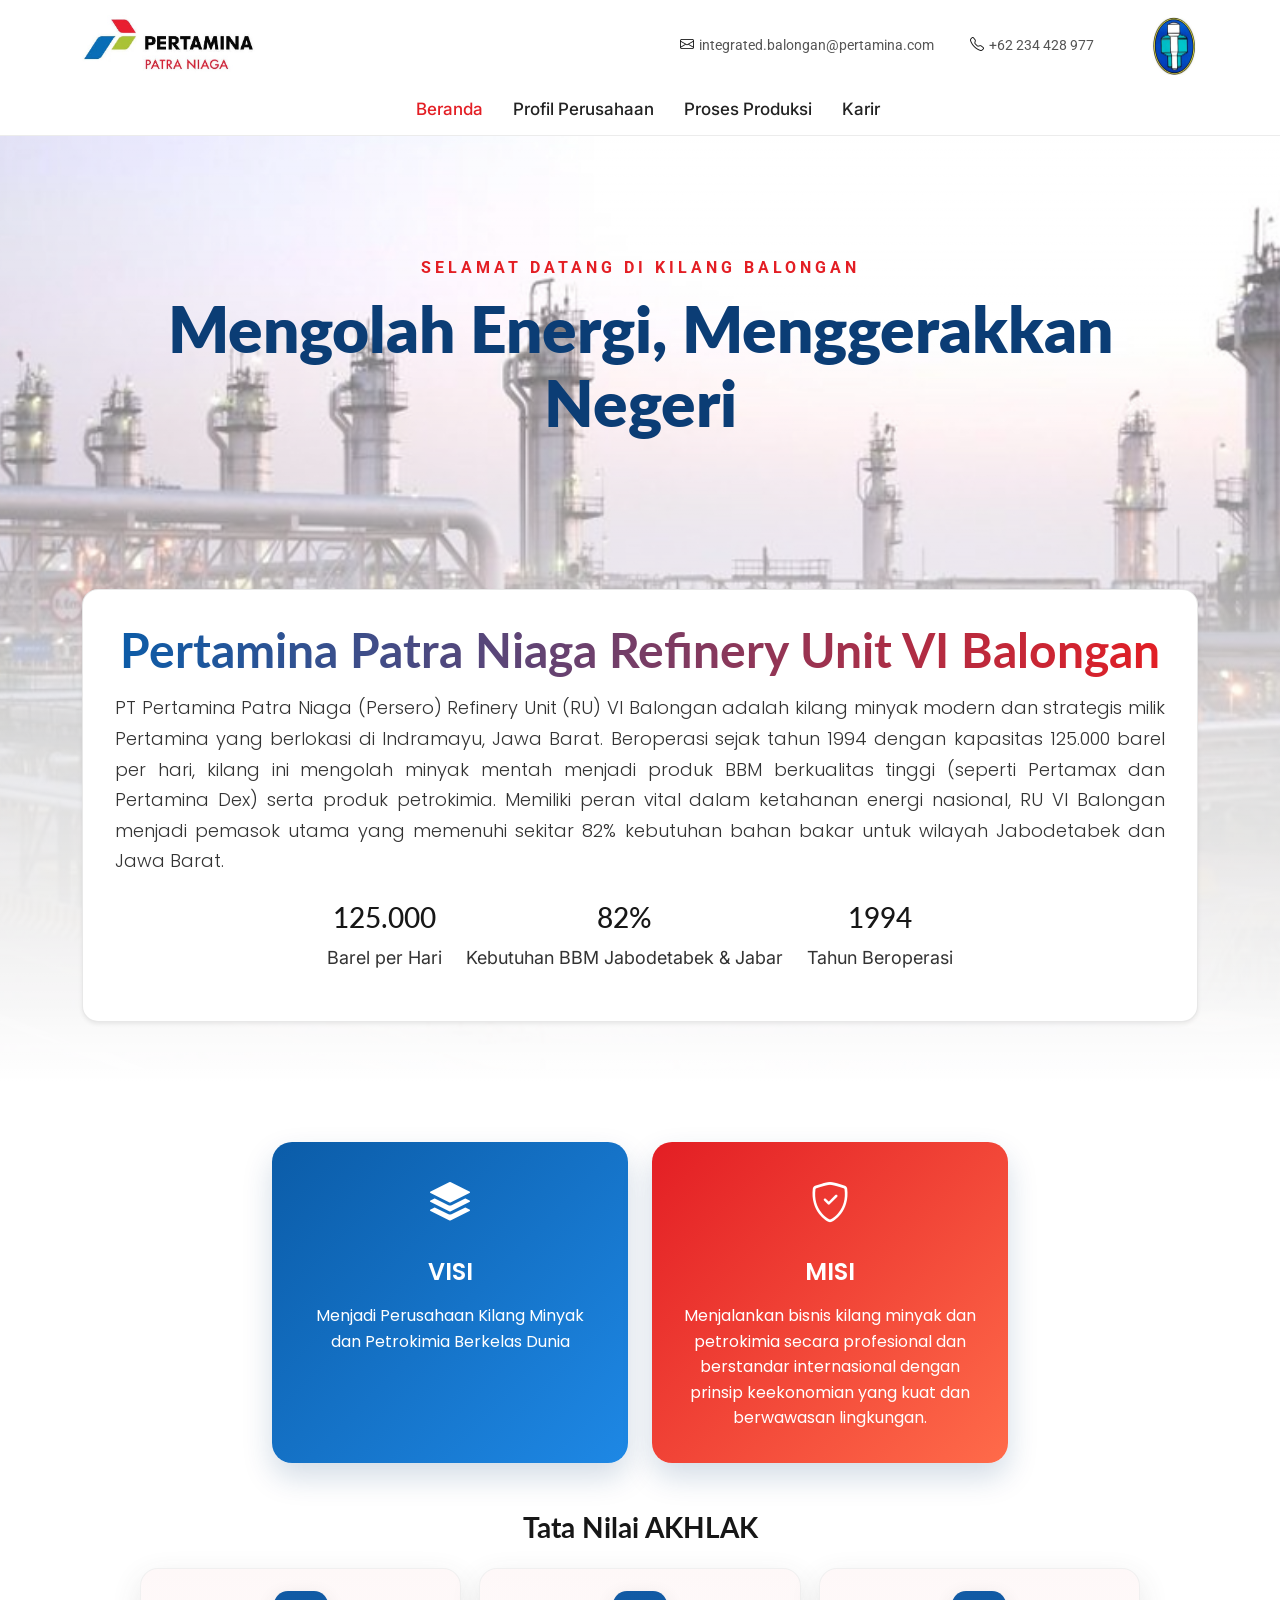
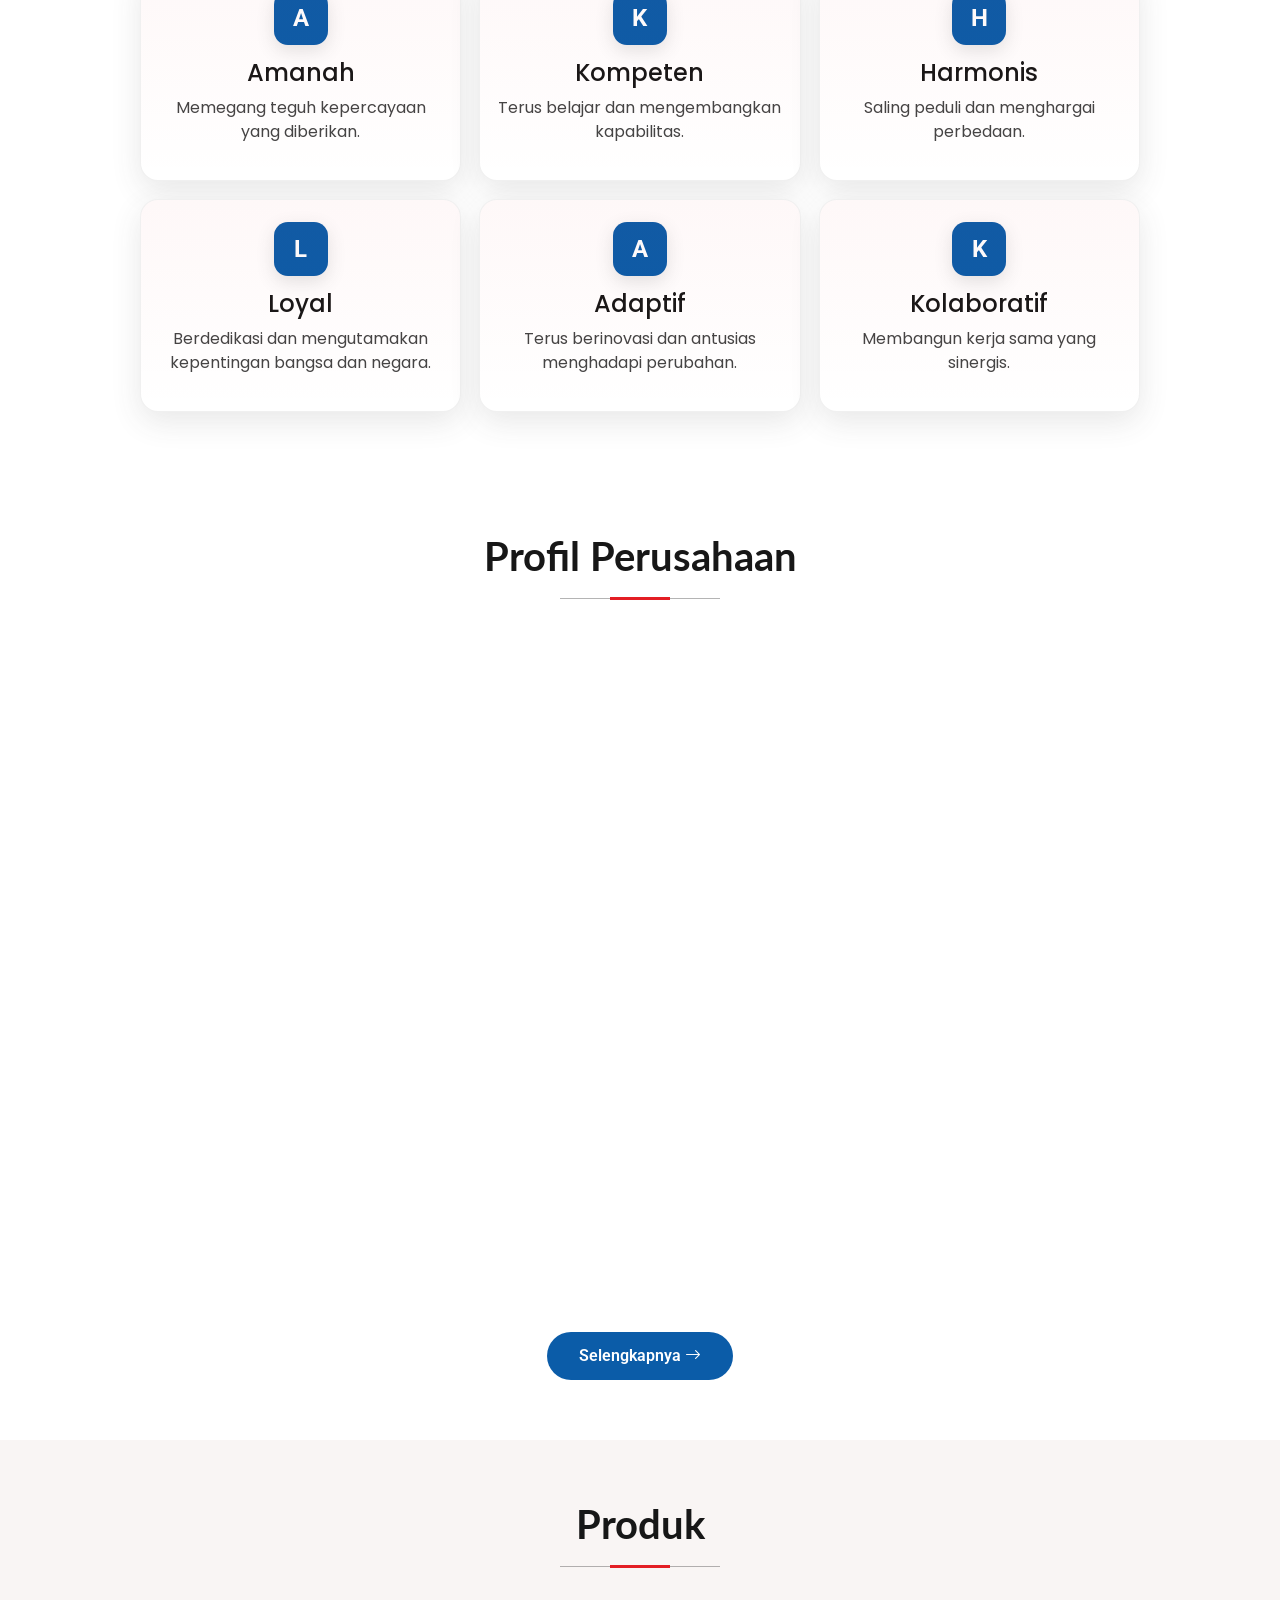
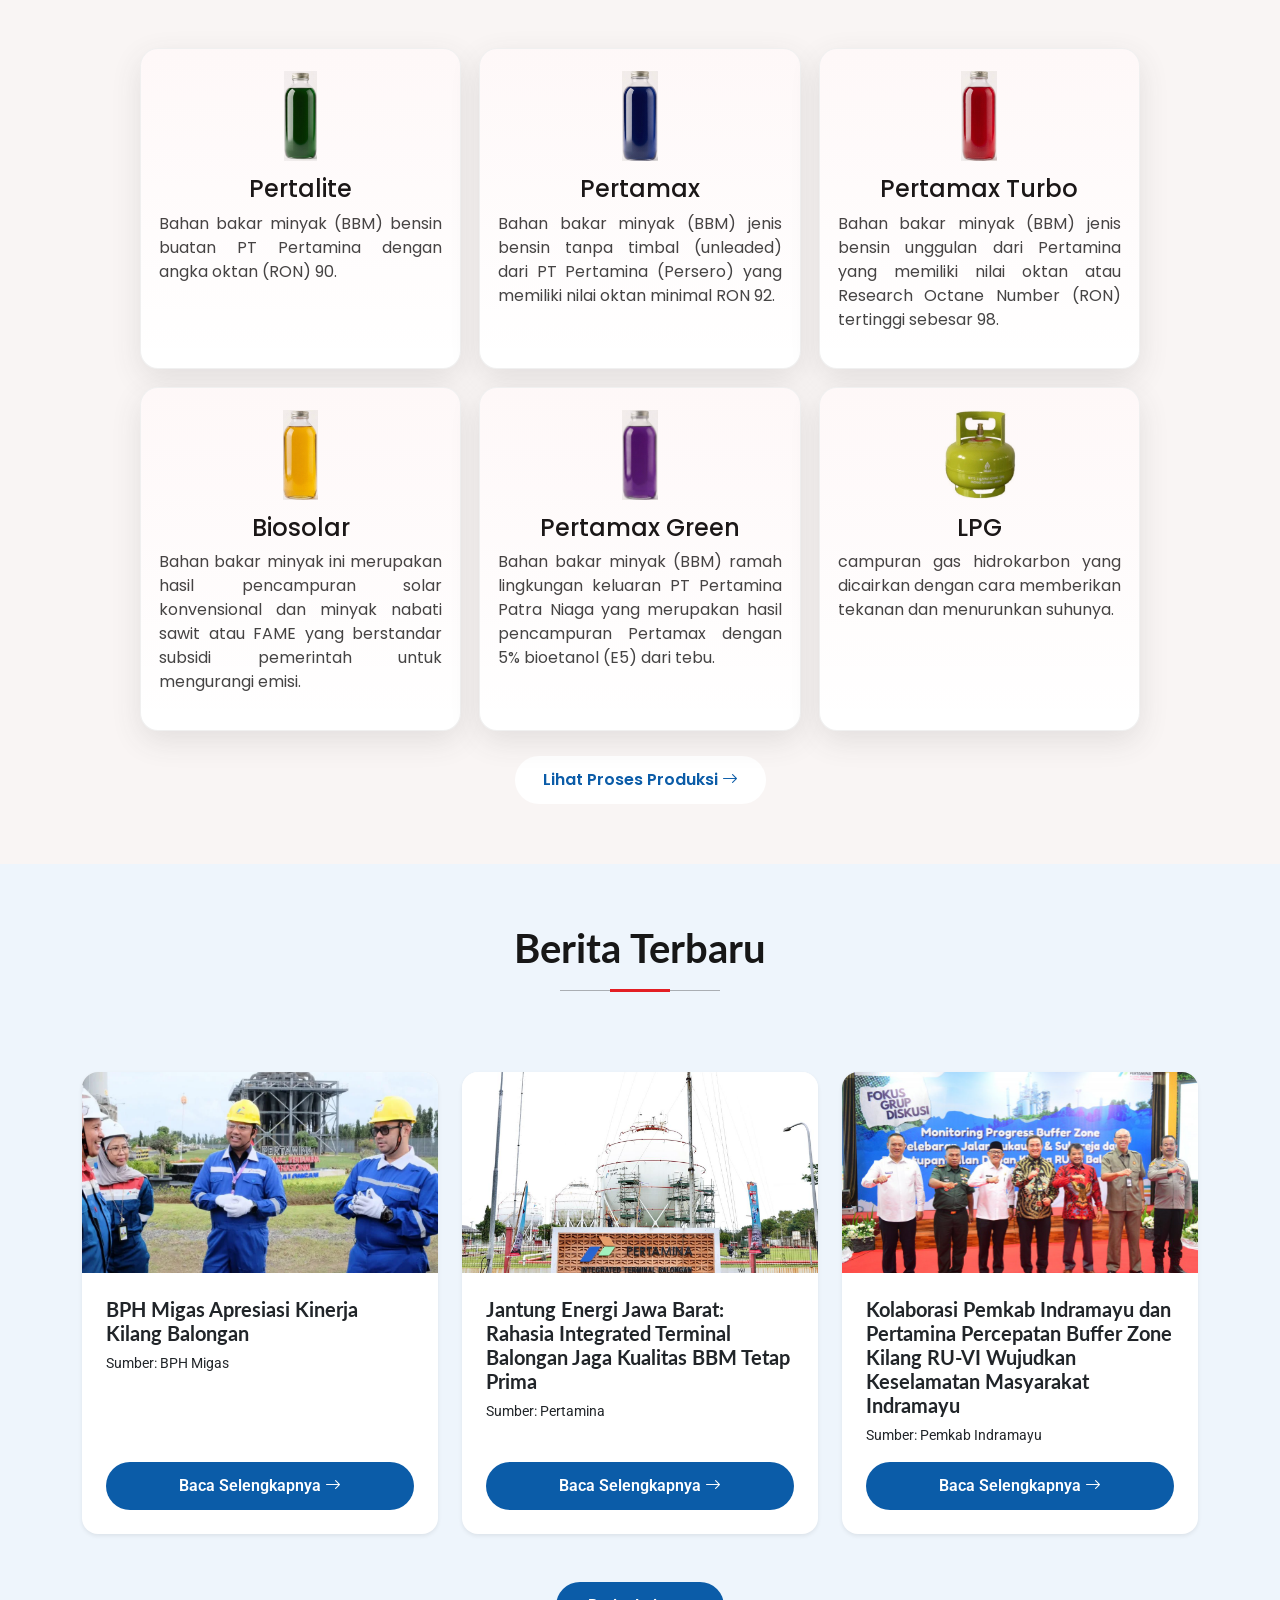
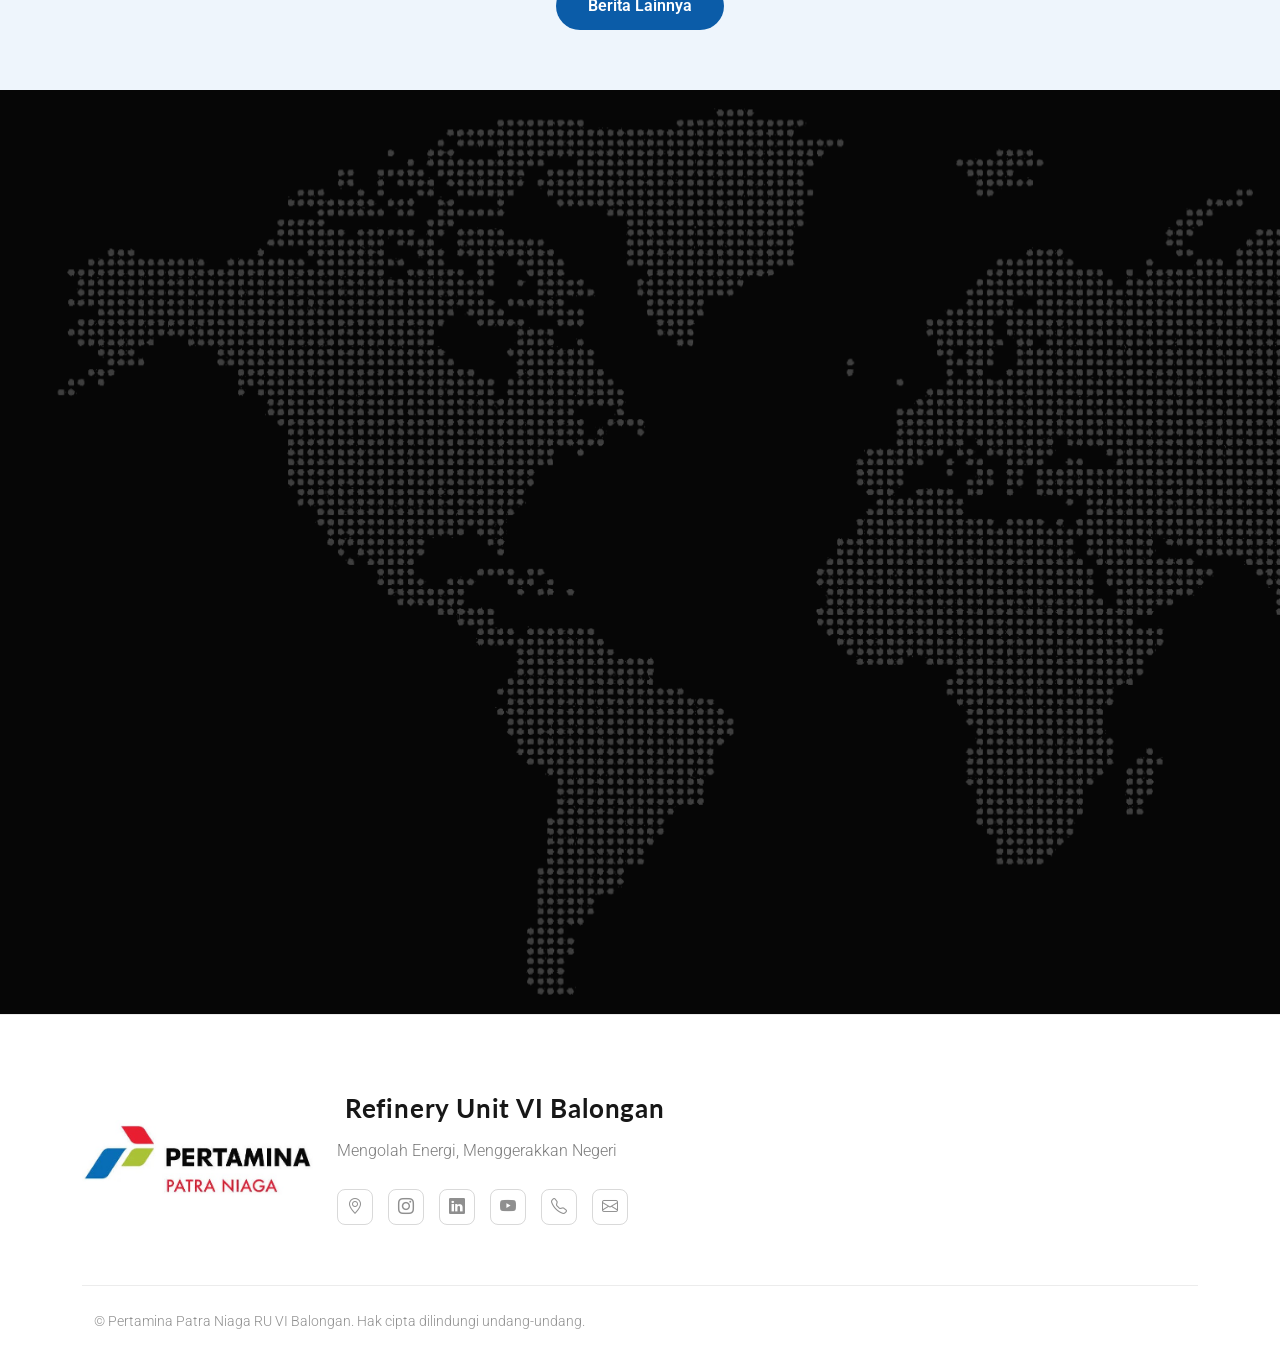
==== commit b9c722cb: "mengubah" ====
--- a/index.html
+++ b/index.html
@@ -287,7 +287,7 @@
                 <img src="assets/img/berita1.webp" class="object-fit-cover" alt="BPH Migas apresiasi kinerja Kilang Balongan">
               </div>
               <div class="card-body d-flex flex-column p-4">
-                <h5 class="card-title fw-bold">BPH Migas Apresiasi Kinerja Kilang Balongan</h5>
+                <h5 class="card-title fw-bold teks-">BPH Migas Apresiasi Kinerja Kilang Balongan</h5>
                 <p class="card-text small">Sumber: BPH Migas</p>
                 <a href="https://www.bphmigas.go.id/bph-migas-apresiasi-kinerja-kilang-balongan/" target="_blank" rel="noopener" class="tombol-selengkapnya mt-auto text-center">Baca Selengkapnya <i class="bi bi-arrow-right"></i></a>
               </div>
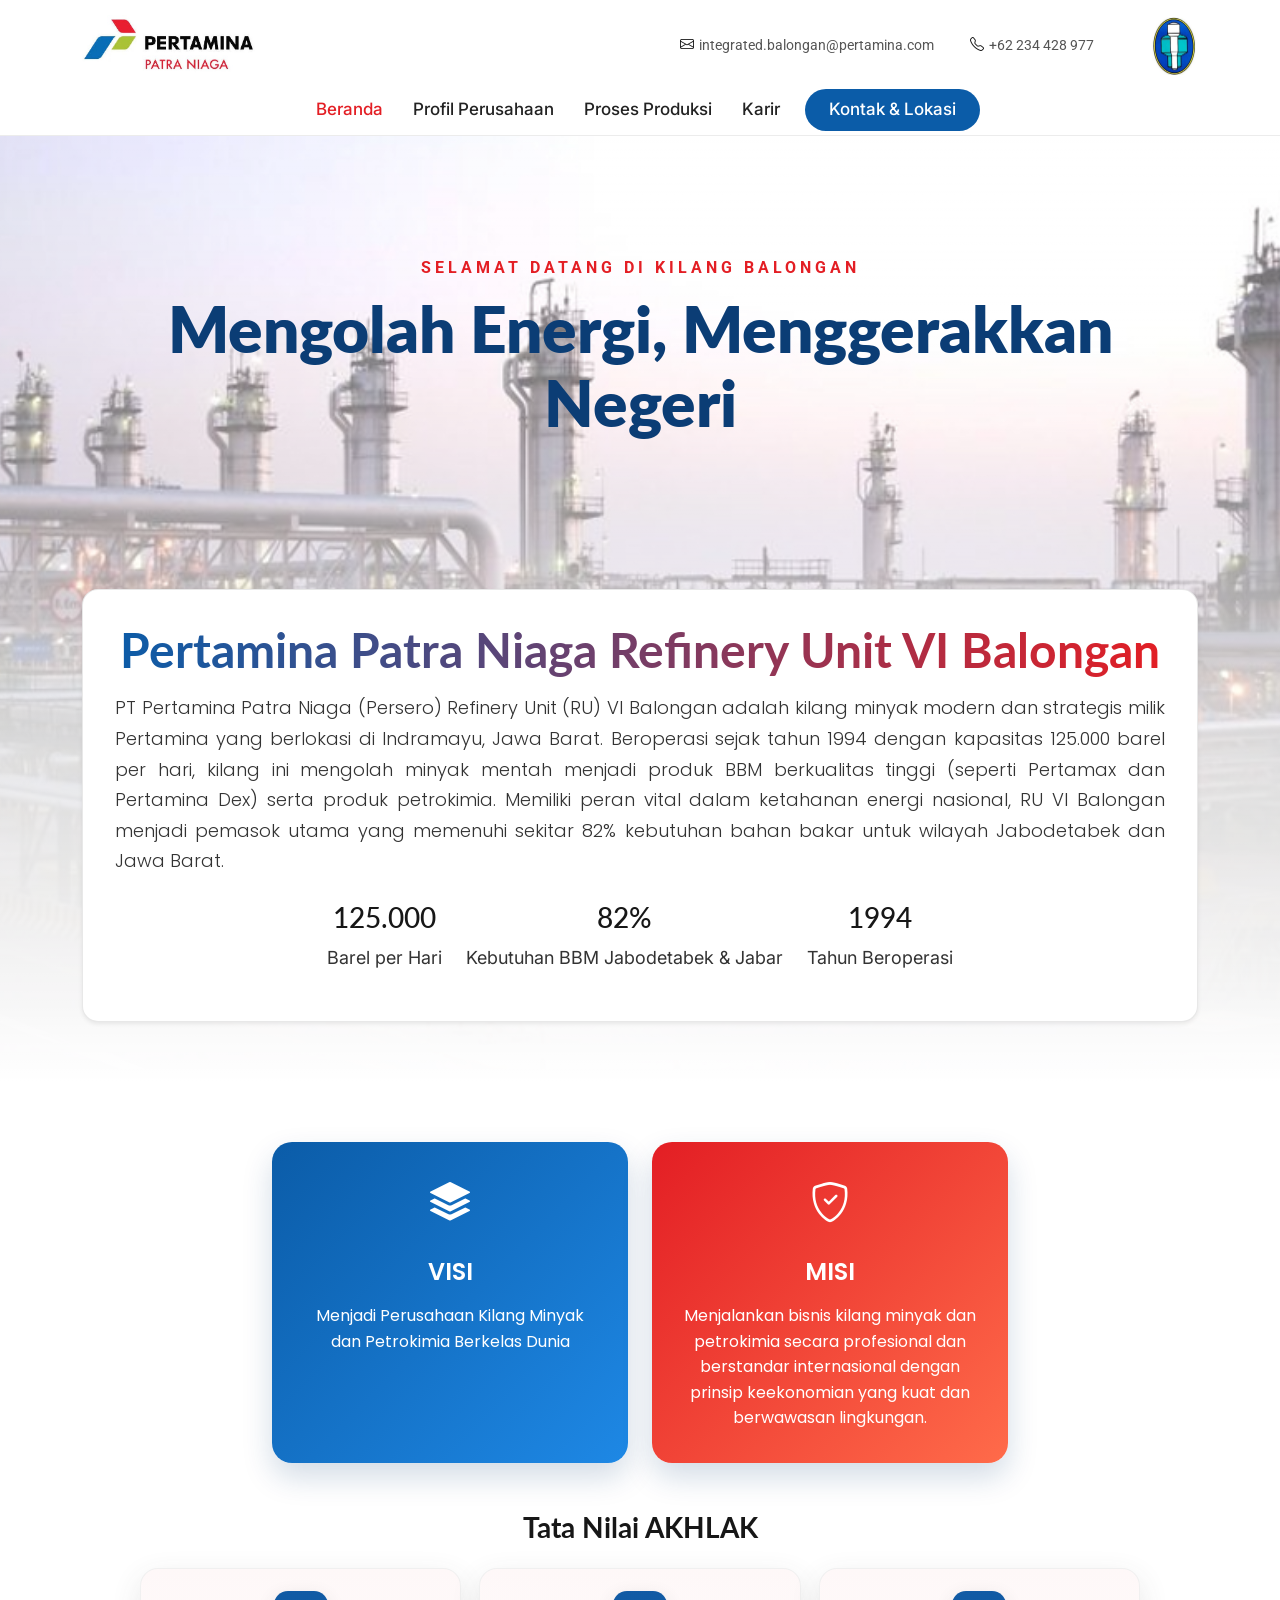
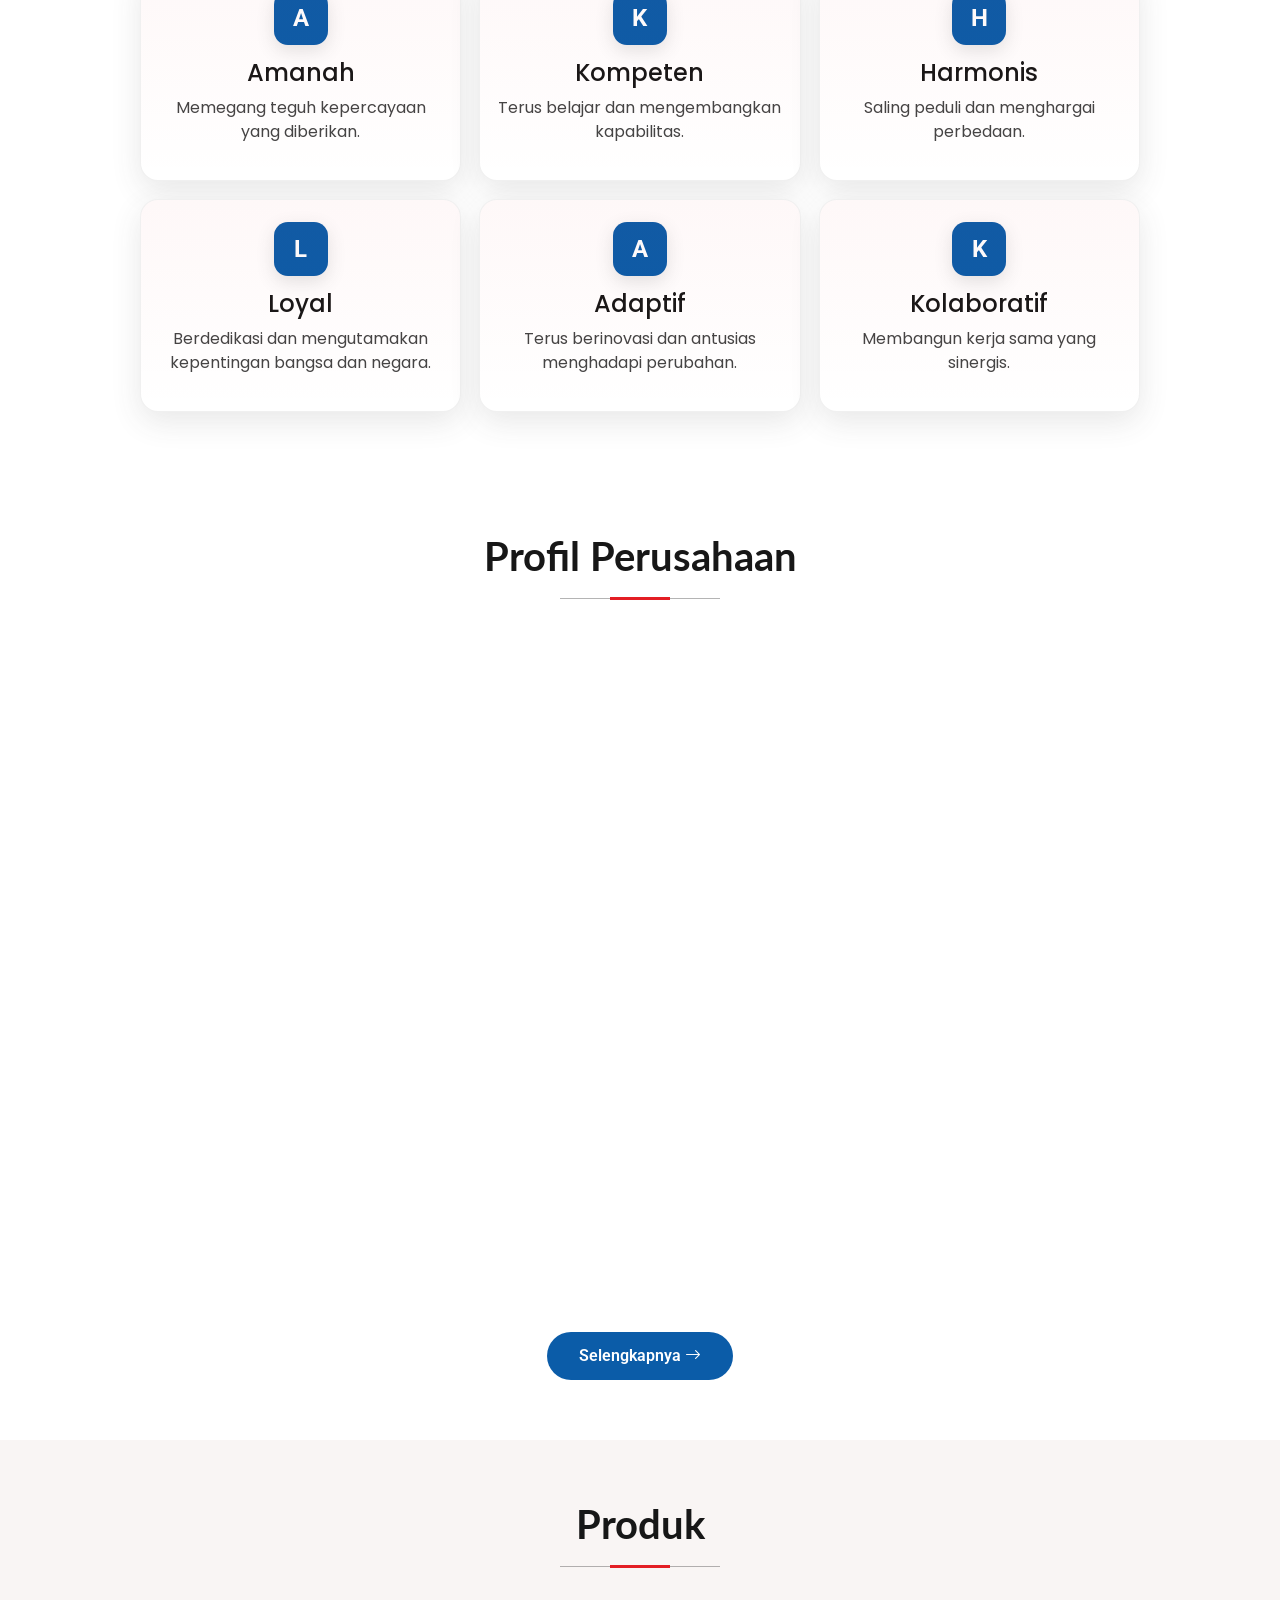
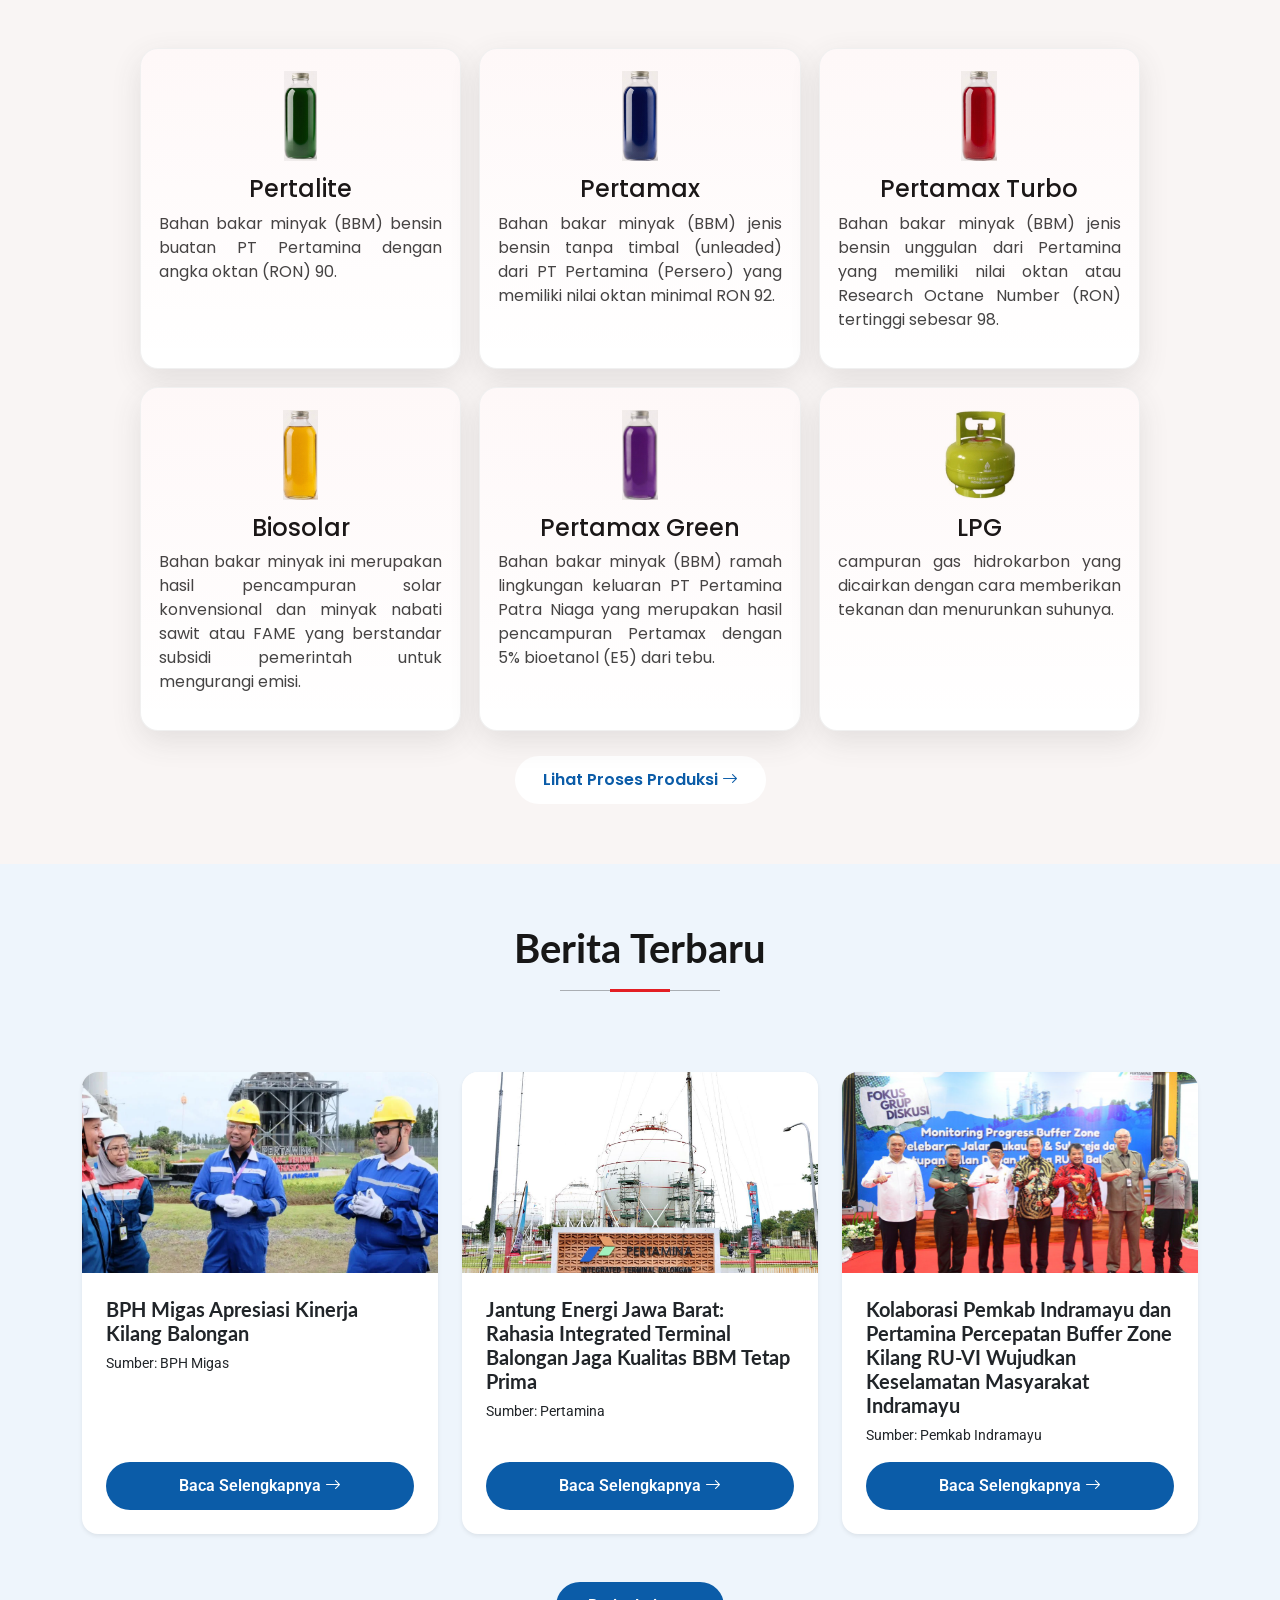
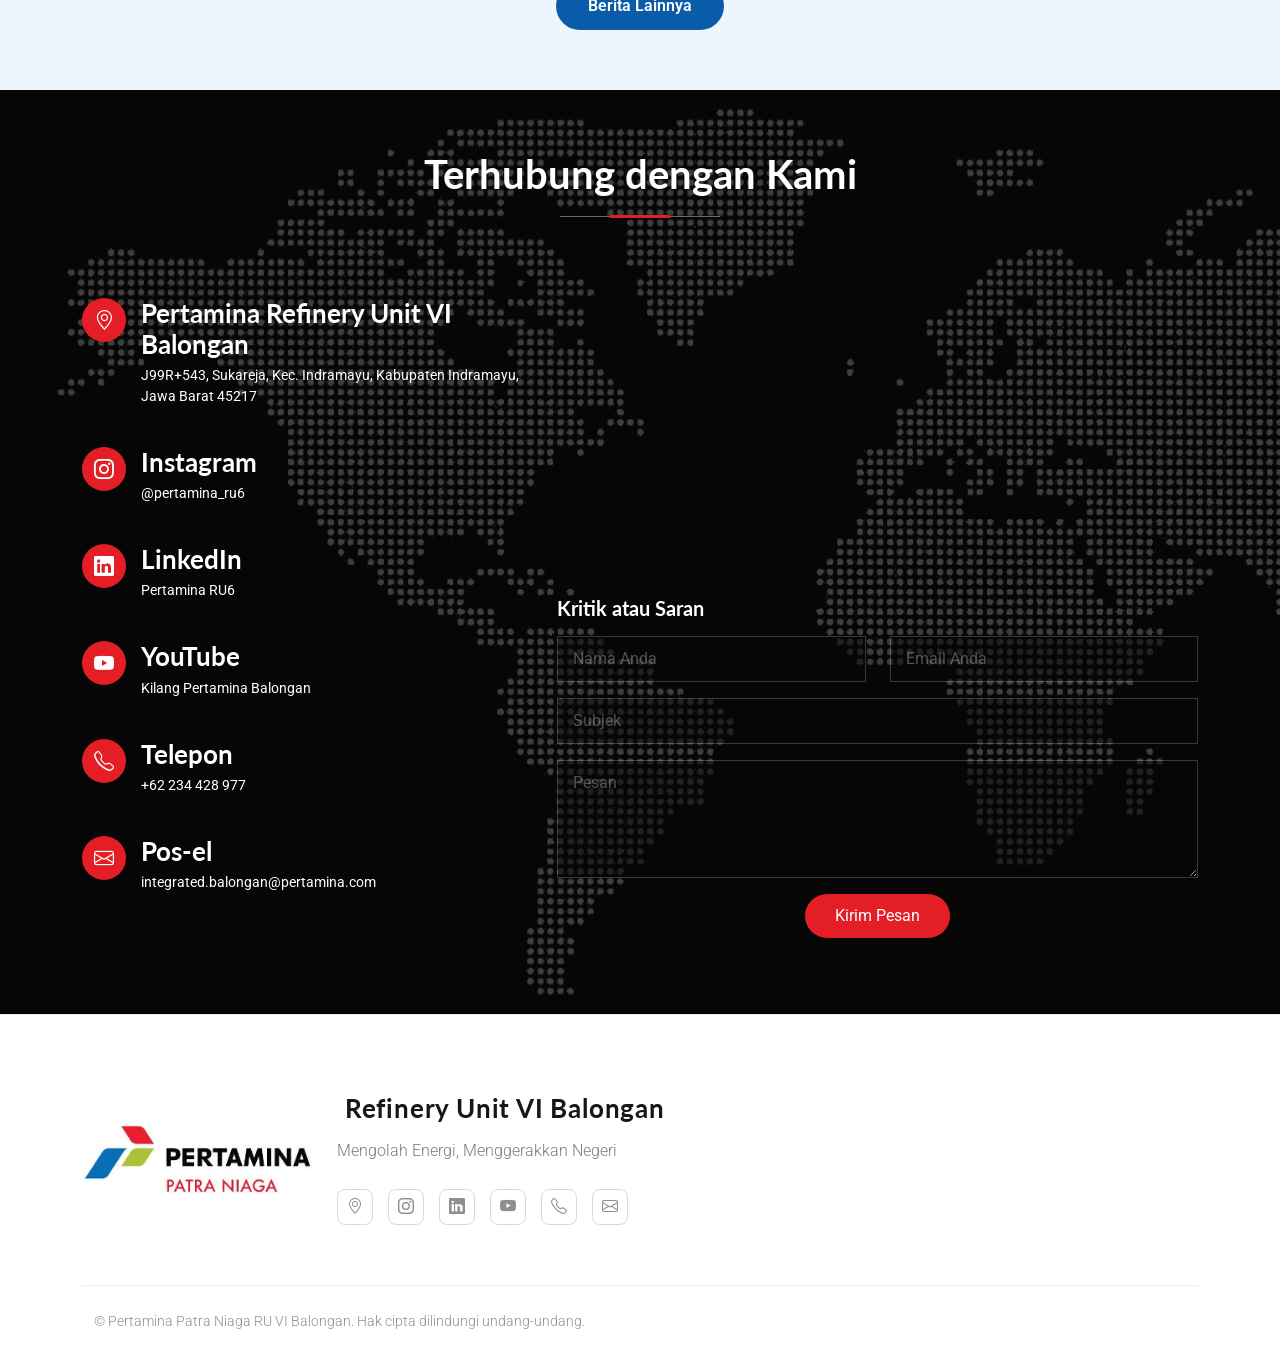
==== commit 55e6fa7e: "mengubah" ====
--- a/index.html
+++ b/index.html
@@ -63,12 +63,13 @@
     <div class="nav-wrap">
       <div class="container d-flex justify-content-center position-relative">
         <nav id="navmenu" class="navmenu">
-           <ul>
-            <li><a href="index.html" class="active">Beranda</a></li>
-          <li><a href="portfolio-details.html">Profil Perusahaan</a></li>
-          <li><a href="service-details.html">Proses Produksi</a></li>
-            <li><a href="starter-page.html">Karir</a></li>
-            </li>
+          <ul>
+              <li><a href="index.html" class="active">Beranda</a></li>
+              <li><a href="portfolio-details.html">Profil Perusahaan</a></li>
+              <li><a href="service-details.html">Proses Produksi</a></li>
+              <li><a href="starter-page.html">Karir</a></li>
+              <li><a href="index.html#contact" class="menu-tombol">Kontak & Lokasi</a></li>
+            </ul>
           </ul>
           <i class="mobile-nav-toggle d-xl-none bi bi-list"></i>
         </nav>
@@ -572,6 +573,18 @@
     window.open(alamat, '_blank');
     form.reset();
   });
+
+  function namaFile(alamat) {
+    return alamat.split('/').pop() || 'index.html';
+  }
+
+  document.querySelectorAll('.navmenu a').forEach(function (link) {
+    if (!link.hash && namaFile(link.pathname) === namaFile(location.pathname)) {
+      link.addEventListener('click', function (e) {
+        e.preventDefault();
+      });
+    }
+  });
 </script>
 </body>
 </html>
--- a/assets/css/main.css
+++ b/assets/css/main.css
@@ -1857,7 +1857,7 @@
 }
 .starter-page-page .page-title {
   padding-top: 90px;
-  padding-bottom: 30px;
+  padding-bottom: 50px;
 }
 .starter-page-page .page-title::after {
   height: 120px;
@@ -1895,4 +1895,37 @@
 #ringkas-pesan {
   white-space: pre-line;
 }
-
+@media (max-width: 767px) {
+  #hero {
+    background-image:
+      linear-gradient(180deg,
+        rgba(255, 255, 255, 0.45) 0%,
+        rgba(255, 255, 255, 0.60) 40%,
+        rgba(255, 255, 255, 0.90) 80%,
+        rgba(255, 255, 255, 1) 100%),
+      url("../img/PABRIK.jpg");
+  }
+}
+.header .navmenu li a.menu-tombol {
+  background-color: #0b5ca8;
+  color: #ffffff;
+  padding: 8px 24px;
+  border-radius: 50px;
+  margin-left: 10px;
+}
+
+.header .navmenu li a.menu-tombol:hover,
+.header .navmenu li a.menu-tombol:focus {
+  background-color: #e31e24;
+  color: #ffffff;
+}
+
+@media (max-width: 1199px) {
+  .header .navmenu li a.menu-tombol {
+    margin: 8px 20px;
+    justify-content: center;
+  }
+}
+.index-page .navmenu a[href="index.html"] {
+  color: var(--nav-hover-color);
+}
